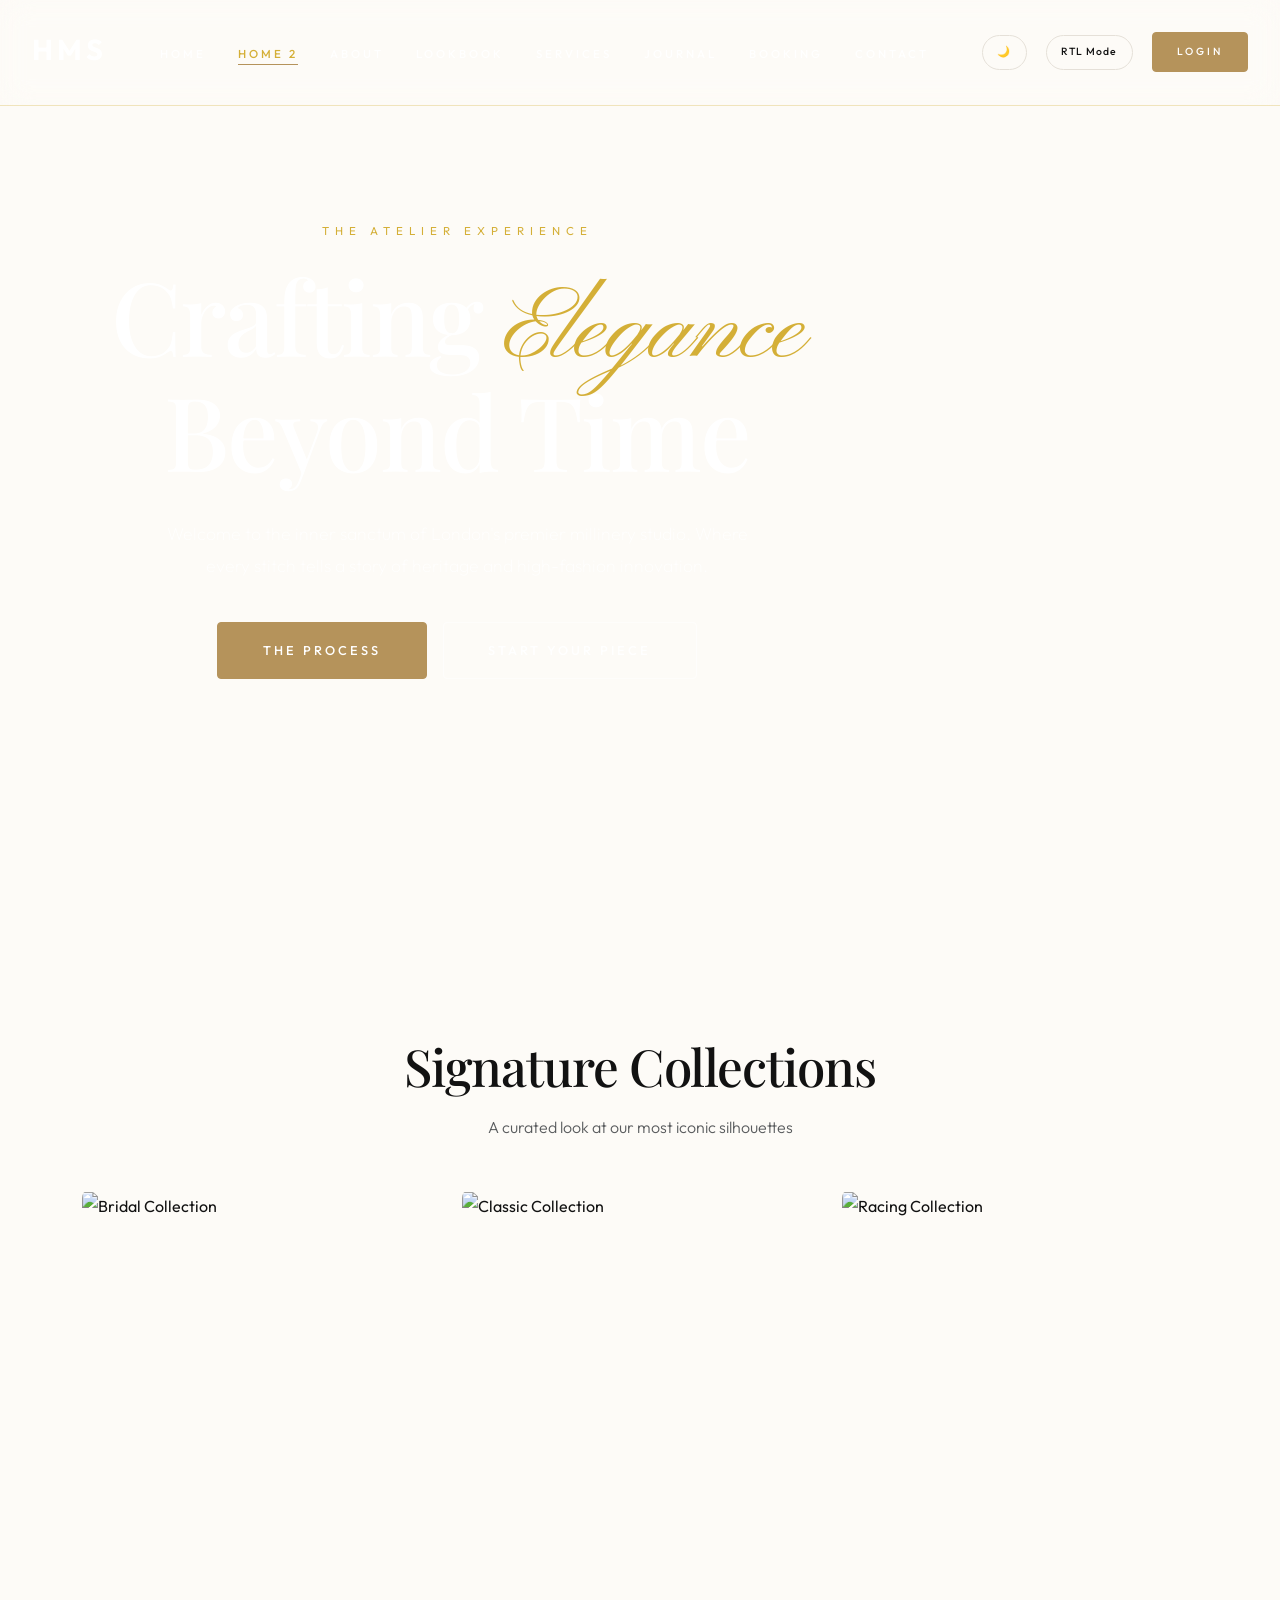
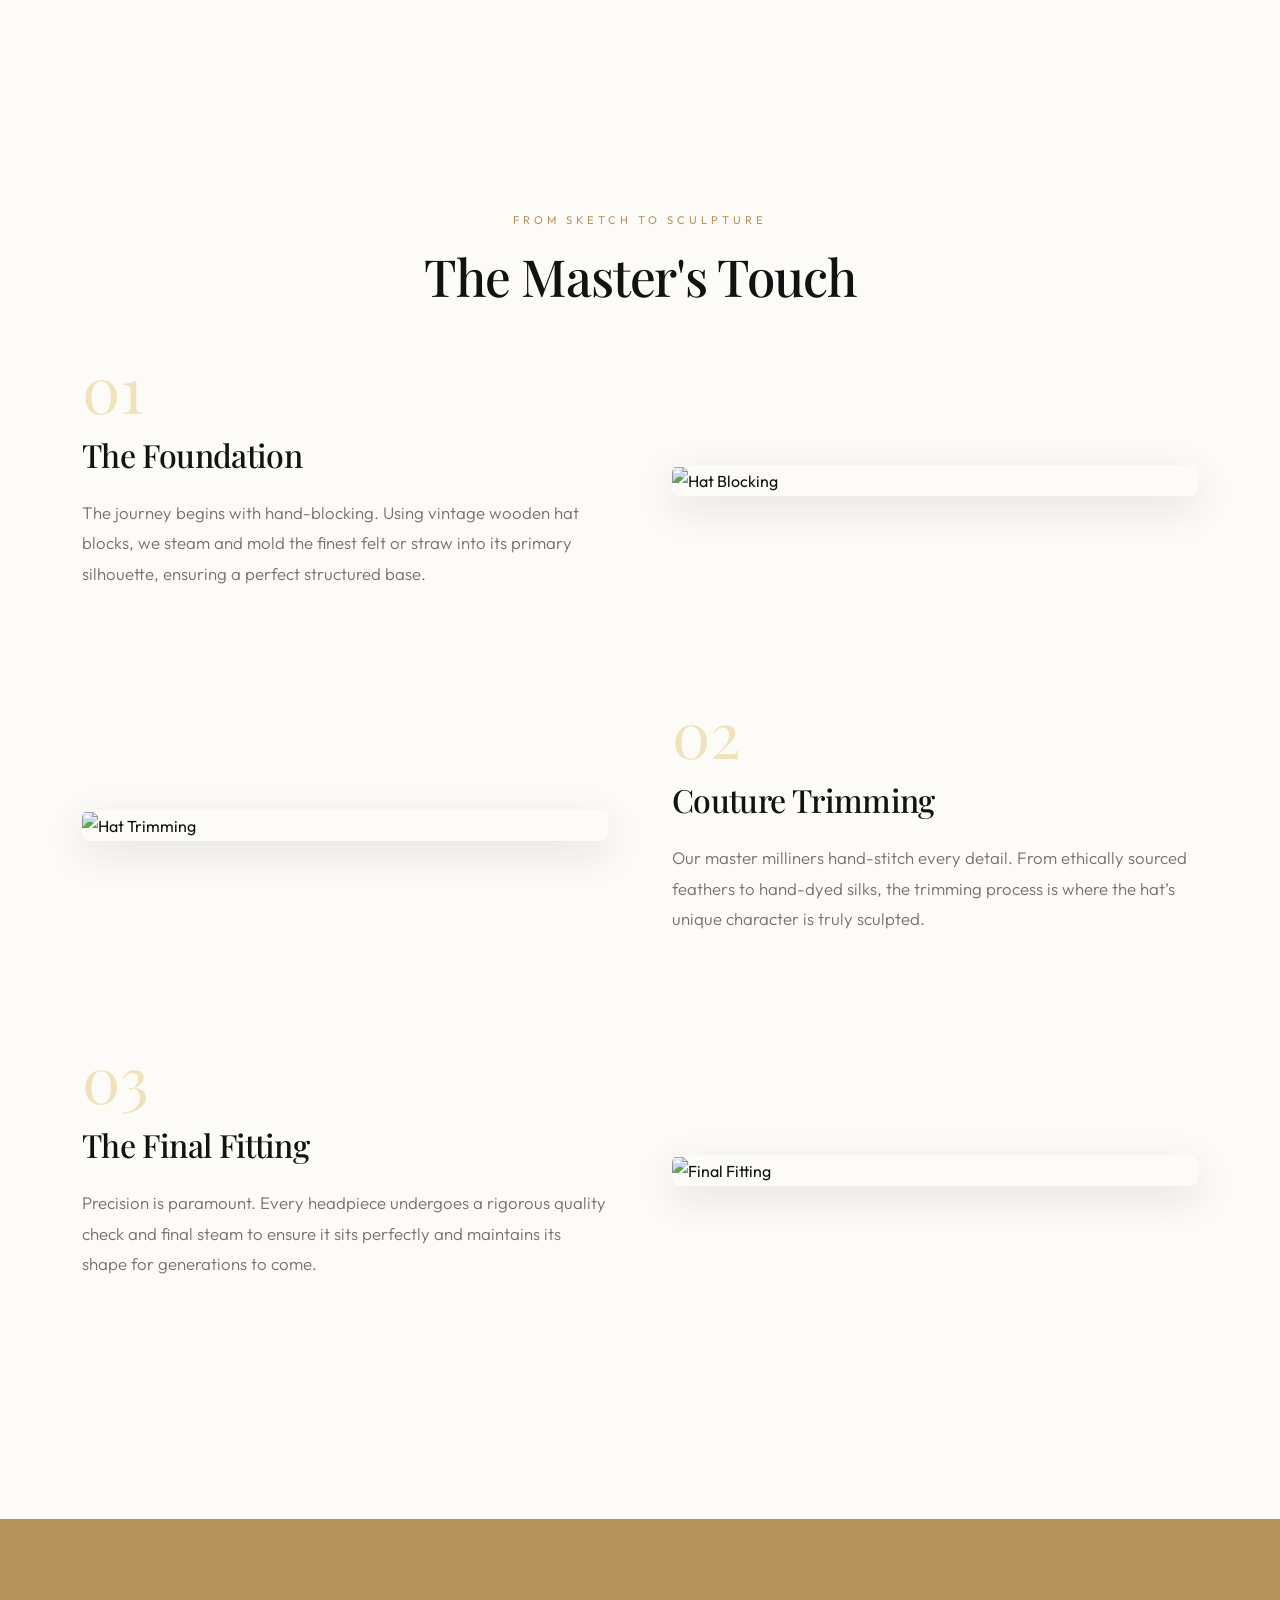
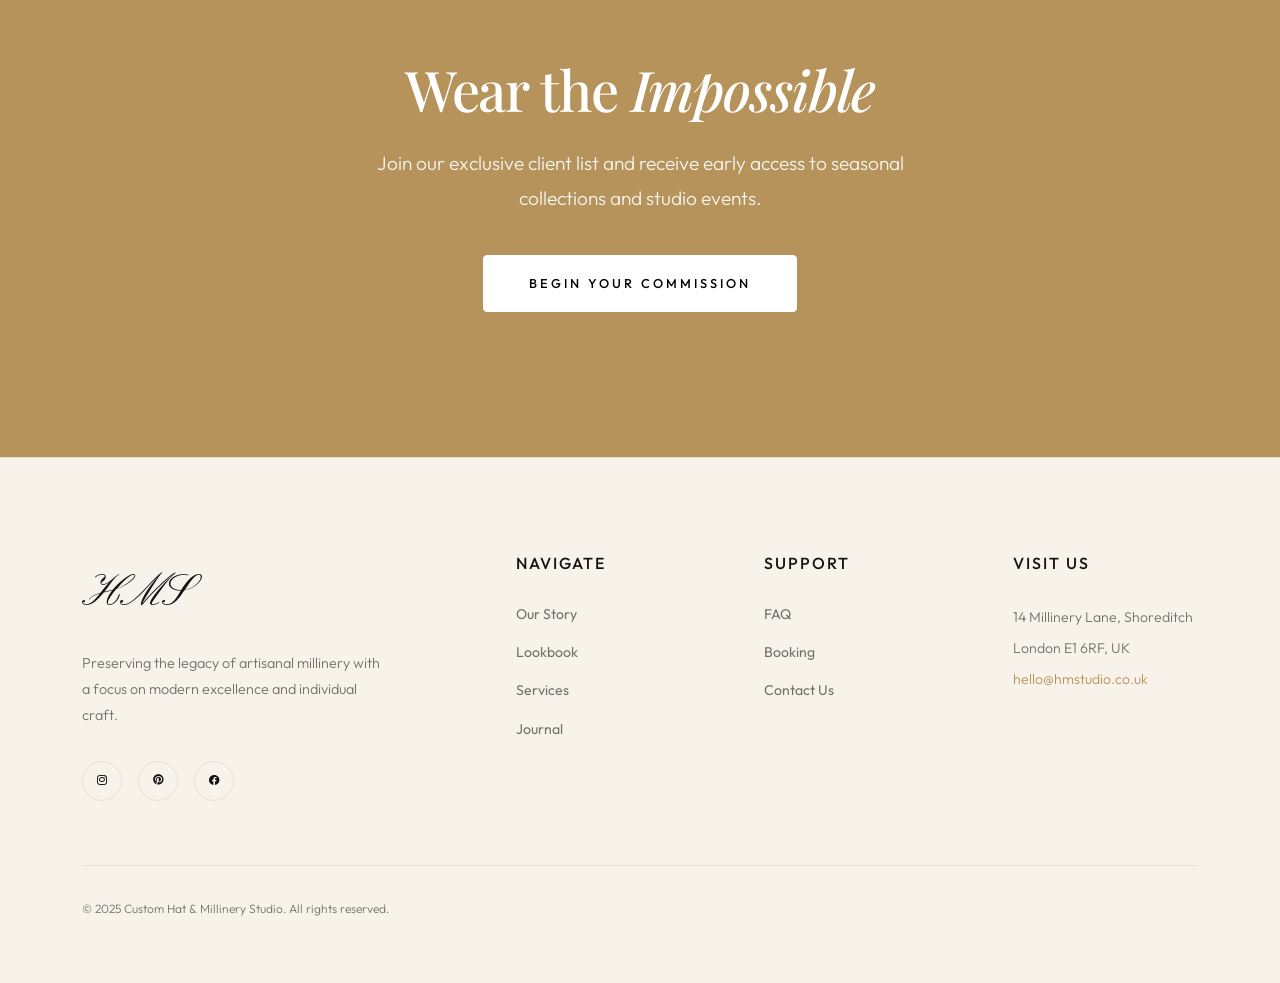
==== home2.html @ 4fc58a68 "feat: implement complete website structure with new pages, assets, and styling" ====
<!DOCTYPE html>
<html lang="en" dir="ltr" data-theme="light">

<head>
  <meta charset="UTF-8" />
  <meta name="viewport" content="width=device-width, initial-scale=1.0" />
  <title>The Atelier | Custom Hat & Millinery Studio</title>
  <meta name="description"
    content="Discover the artisanal process behind Custom Hat & Millinery Studio. A deeper look at our craft and signature collections." />

  <!-- Bootstrap 5 (For Grid) -->
  <link rel="stylesheet" href="https://cdn.jsdelivr.net/npm/bootstrap@5.3.3/dist/css/bootstrap.min.css" />
  <!-- Bootstrap Icons -->
  <link rel="stylesheet" href="https://cdn.jsdelivr.net/npm/bootstrap-icons@1.11.3/font/bootstrap-icons.min.css" />
  <!-- Custom Styles -->
  <link rel="stylesheet" href="assets/css/style.css" />
</head>

<body>

  <!-- ========== PAGE LOADER ========== -->
  <div id="page-loader"
    style="position:fixed;inset:0;background:#fff;z-index:9999;display:flex;align-items:center;justify-content:center;transition:opacity 0.6s ease;">
    <div style="font-family:'Playfair Display',serif;font-size:2rem;letter-spacing:4px;color:#121212;">HMS</div>
  </div>

  <!-- ========== BACK TO TOP ========== -->
  <button class="back-to-top" aria-label="Back to top"
    style="position:fixed;bottom:2rem;right:2rem;z-index:100;opacity:0;transition:opacity 0.4s ease;background:var(--clr-accent);color:#fff;border:none;border-radius:50%;width:45px;height:45px;display:flex;align-items:center;justify-content:center;cursor:pointer;">
    <i class="bi bi-arrow-up"></i>
  </button>

  <!-- ========== NAVBAR ========== -->
  <nav class="luxury-nav">
    <div class="nav-container">
      <a class="navbar-brand" href="index.html">HMS</a>

      <ul class="nav-links">
        <li><a class="nav-link-luxury" href="index.html">Home</a></li>
        <li><a class="nav-link-luxury active" href="home2.html">Home 2</a></li>
        <li><a class="nav-link-luxury" href="pages/about.html">About</a></li>
        <li><a class="nav-link-luxury" href="pages/lookbook.html">Lookbook</a></li>
        <li><a class="nav-link-luxury" href="pages/services.html">Services</a></li>
        <li><a class="nav-link-luxury" href="pages/blog.html">Journal</a></li>
        <li><a class="nav-link-luxury" href="pages/booking.html">Booking</a></li>
        <li><a class="nav-link-luxury" href="pages/contact.html">Contact</a></li>
      </ul>

      <div class="nav-controls">
        <button class="btn-toggle-ui" data-theme-toggle aria-label="Toggle Theme">
          <span class="theme-icon">🌙</span>
        </button>
        <button class="btn-toggle-ui" data-rtl-toggle aria-label="Toggle RTL">
          <span class="rtl-label">RTL Mode</span>
        </button>
        <a href="pages/login.html" class="btn-luxury" style="padding: 0.6rem 1.5rem; font-size: 0.65rem;">Login</a>
      </div>
    </div>
  </nav>

  <!-- ========== HERO SECTION (CINEMATIC) ========== -->
  <section class="hero-cinematic" aria-label="Hero">
    <div class="hero-bg-wrapper">
      <div class="hero-bg"></div>
    </div>

    <div class="hero-content-wrapper">
      <div class="hero-inner reveal">
        <span class="hero-eyebrow">The Atelier Experience</span>
        <h1 class="hero-title">
          Crafting <em>Elegance</em> Beyond Time
        </h1>
        <p
          style="font-size:1.1rem; color:rgba(255,255,255,0.8); margin-bottom:2.5rem; font-weight:200; max-width:600px; margin-inline: auto;">
          Welcome to the inner sanctum of London's premier millinery studio. Where every stitch tells a story of
          heritage and high-fashion innovation.
        </p>
        <div class="d-flex gap-3 justify-content-center">
          <a href="#process" class="btn-luxury">The Process</a>
          <a href="pages/booking.html" class="btn-luxury-outline">Start Your Piece</a>
        </div>
      </div>
    </div>
  </section>

  <!-- ========== SIGNATURE COLLECTIONS (LIFESTYLE) ========== -->
  <section class="section-pad">
    <div class="container">
      <div class="text-center mb-5 reveal">
        <h2 style="font-size:3.2rem;">Signature Collections</h2>
        <p class="mt-3 text-muted">A curated look at our most iconic silhouettes</p>
      </div>

      <div class="row g-4">
        <div class="col-md-4 reveal">
          <div class="collection-card">
            <img src="https://images.unsplash.com/photo-1595777457583-95e059d581b8?w=800&q=80"
              alt="Bridal Collection" />
            <div class="collection-overlay">
              <h3 class="collection-title">Noir Bridal</h3>
              <a href="pages/lookbook.html" class="collection-link">View Details</a>
            </div>
          </div>
        </div>
        <div class="col-md-4 reveal">
          <div class="collection-card">
            <img src="https://images.unsplash.com/photo-1584184924103-e310d9dc82fc?w=800&q=80"
              alt="Classic Collection" />
            <div class="collection-overlay">
              <h3 class="collection-title">Old Money</h3>
              <a href="pages/lookbook.html" class="collection-link">View Details</a>
            </div>
          </div>
        </div>
        <div class="col-md-4 reveal">
          <div class="collection-card">
            <img src="https://images.unsplash.com/photo-1566206091558-7f218b696731?w=800&q=80"
              alt="Racing Collection" />
            <div class="collection-overlay">
              <h3 class="collection-title">Ascot Gold</h3>
              <a href="pages/lookbook.html" class="collection-link">View Details</a>
            </div>
          </div>
        </div>
      </div>
    </div>
  </section>

  <!-- ========== THE PROCESS SECTION ========== -->
  <section id="process" class="process-section">
    <div class="container">
      <div class="text-center mb-5 reveal">
        <span
          style="font-family:var(--ff-sans);font-size:0.7rem;letter-spacing:4px;text-transform:uppercase;color:var(--clr-accent);margin-bottom:1rem;display:block;">From
          Sketch to Sculpture</span>
        <h2 style="font-size:3.2rem;">The Master's Touch</h2>
      </div>

      <!-- Step 1 -->
      <div class="process-step reveal">
        <div class="process-img">
          <img src="https://images.unsplash.com/photo-1558171813-4ea0f9a7d3a0?w=800&q=80" alt="Hat Blocking" />
        </div>
        <div class="process-text">
          <div class="process-number">01</div>
          <h3 style="font-size:2rem; margin-bottom:1.5rem;">The Foundation</h3>
          <p style="font-size:1.05rem; color:var(--clr-text-muted); font-weight:300;">
            The journey begins with hand-blocking. Using vintage wooden hat blocks, we steam and mold the finest felt or
            straw into its primary silhouette, ensuring a perfect structured base.
          </p>
        </div>
      </div>

      <!-- Step 2 -->
      <div class="process-step reveal">
        <div class="process-img">
          <img src="https://images.unsplash.com/photo-1594938298603-c8148c4b5d5a?w=800&q=80" alt="Hat Trimming" />
        </div>
        <div class="process-text">
          <div class="process-number">02</div>
          <h3 style="font-size:2rem; margin-bottom:1.5rem;">Couture Trimming</h3>
          <p style="font-size:1.05rem; color:var(--clr-text-muted); font-weight:300;">
            Our master milliners hand-stitch every detail. From ethically sourced feathers to hand-dyed silks, the
            trimming process is where the hat’s unique character is truly sculpted.
          </p>
        </div>
      </div>

      <!-- Step 3 -->
      <div class="process-step reveal">
        <div class="process-img">
          <img src="https://images.unsplash.com/photo-1521369909029-2afed882baee?w=800&q=80" alt="Final Fitting" />
        </div>
        <div class="process-text">
          <div class="process-number">03</div>
          <h3 style="font-size:2rem; margin-bottom:1.5rem;">The Final Fitting</h3>
          <p style="font-size:1.05rem; color:var(--clr-text-muted); font-weight:300;">
            Precision is paramount. Every headpiece undergoes a rigorous quality check and final steam to ensure it sits
            perfectly and maintains its shape for generations to come.
          </p>
        </div>
      </div>
    </div>
  </section>

  <!-- ========== CALL TO ACTION ========== -->
  <section class="section-pad" style="background:var(--clr-accent); color:#fff; text-align:center;">
    <div class="container">
      <div class="reveal">
        <h2 style="font-size:3.5rem; margin-bottom:1.5rem; color:#fff;">Wear the <em>Impossible</em></h2>
        <p style="font-size:1.2rem; max-width:600px; margin:0 auto 2.5rem; color:rgba(255,255,255,0.9);">
          Join our exclusive client list and receive early access to seasonal collections and studio events.
        </p>
        <a href="pages/booking.html" class="btn-luxury" style="background:#fff; color:#000; border-color:#fff;">Begin
          Your Commission</a>
      </div>
    </div>
  </section>

  <!-- ========== FOOTER ========== -->
  <footer class="luxury-footer">
    <div class="container">
      <div class="footer-grid">
        <div class="reveal">
          <a href="index.html" class="footer-brand">HMS</a>
          <p style="max-width:300px; color:var(--clr-text-muted); margin-bottom:2rem; font-size:0.9rem;">
            Preserving the legacy of artisanal millinery with a focus on modern excellence and individual craft.
          </p>
          <div class="d-flex gap-3">
            <a href="#" class="btn-toggle-ui" style="width:40px; height:40px; padding:0; justify-content:center;"><i
                class="bi bi-instagram"></i></a>
            <a href="#" class="btn-toggle-ui" style="width:40px; height:40px; padding:0; justify-content:center;"><i
                class="bi bi-pinterest"></i></a>
            <a href="#" class="btn-toggle-ui" style="width:40px; height:40px; padding:0; justify-content:center;"><i
                class="bi bi-facebook"></i></a>
          </div>
        </div>
        <div class="reveal">
          <h4
            style="font-size:1rem; text-transform:uppercase; letter-spacing:2px; margin-bottom:1.8rem; font-family:var(--ff-sans);">
            Navigate</h4>
          <a href="about.html" class="footer-link">Our Story</a>
          <a href="lookbook.html" class="footer-link">Lookbook</a>
          <a href="services.html" class="footer-link">Services</a>
          <a href="blog.html" class="footer-link">Journal</a>
        </div>
        <div class="reveal">
          <h4
            style="font-size:1rem; text-transform:uppercase; letter-spacing:2px; margin-bottom:1.8rem; font-family:var(--ff-sans);">
            Support</h4>
          <a href="pages/faq.html" class="footer-link">FAQ</a>
          <a href="pages/booking.html" class="footer-link">Booking</a>
          <a href="pages/contact.html" class="footer-link">Contact Us</a>
        </div>
        <div class="reveal">
          <h4
            style="font-size:1rem; text-transform:uppercase; letter-spacing:2px; margin-bottom:1.8rem; font-family:var(--ff-sans);">
            Visit Us</h4>
          <p style="font-size:0.88rem; color:var(--clr-text-muted); line-height:2.2;">
            14 Millinery Lane, Shoreditch <br>
            London E1 6RF, UK <br>
            <span style="color:var(--clr-accent);">hello@hmstudio.co.uk</span>
          </p>
        </div>
      </div>
      <div
        style="border-top:1px solid var(--clr-border); padding-top:2rem; display:flex; justify-content:space-between; align-items:center; flex-wrap:wrap; gap:1rem;">
        <p style="font-size:0.75rem; color:var(--clr-text-muted);">© 2025 Custom Hat & Millinery Studio. All rights
          reserved.</p>
      </div>
    </div>
  </footer>

  <!-- JS Scripts -->
  <script src="https://cdn.jsdelivr.net/npm/bootstrap@5.3.3/dist/js/bootstrap.bundle.min.js"></script>
  <script src="assets/js/script.js"></script>
</body>

</html>
---- assets/css/style.css ----
/* ============================================================
   Custom Hat & Millinery Studio — style.css (Redesign)
   Premium Luxury & High-Fashion Aesthetic
   ============================================================ */

/* ---------- Google Fonts Import ---------- */
@import url('https://fonts.googleapis.com/css2?family=Playfair+Display:ital,wght@0,400;0,500;0,600;0,700;1,400;1,500;1,600&family=Outfit:wght@200;300;400;500;600&family=Pinyon+Script&display=swap');

/* ---------- CSS Custom Properties ---------- */
:root {
  /* Light Mode (Silk & Gold) */
  --clr-bg: #fdfbf7;
  --clr-bg-alt: #f7f2ea;
  --clr-surface: #ffffff;
  --clr-border: #e5e0d8;
  --clr-text: #121212;
  --clr-text-muted: #75706a;
  --clr-heading: #121212;
  --clr-accent: #b5935b;
  --clr-accent-rgb: 181, 147, 91;
  --clr-accent-gold: #d4af37;
  --clr-nav-bg: rgba(253, 251, 247, 0.85);
  --clr-glass: rgba(255, 255, 255, 0.45);
  --clr-card: #ffffff;
  --clr-overlay: rgba(18, 18, 18, 0.45);

  /* Typography */
  --ff-serif: 'Playfair Display', "Times New Roman", serif;
  --ff-script: 'Pinyon Script', cursive;
  --ff-sans: 'Outfit', sans-serif;

  /* Layout & Animation */
  --container-width: 1400px;
  --radius-sm: 4px;
  --radius-md: 8px;
  --radius-lg: 16px;
  --radius-xl: 32px;
  --shadow-sm: 0 4px 20px rgba(0, 0, 0, 0.05);
  --shadow-md: 0 12px 40px rgba(0, 0, 0, 0.1);
  --transition: 0.45s cubic-bezier(0.22, 1, 0.36, 1);
  --transition-fast: 0.25s linear;
}

/* ---------- Dark Mode (Obsidian & Bronze) ---------- */
[data-theme="dark"] {
  --clr-bg: #080808;
  --clr-bg-alt: #121212;
  --clr-surface: #181818;
  --clr-border: #2a2a2a;
  --clr-text: #f0f0f0;
  --clr-text-muted: #a0a0a0;
  --clr-heading: #ffffff;
  --clr-accent: #d4af37;
  --clr-accent-rgb: 212, 175, 55;
  --clr-nav-bg: rgba(8, 8, 8, 0.88);
  --clr-glass: rgba(24, 24, 24, 0.55);
  --clr-card: #151515;
  --clr-overlay: rgba(0, 0, 0, 0.65);
}

/* ---------- Base Styles ---------- */
*,
*::before,
*::after {
  box-sizing: border-box;
  margin: 0;
  padding: 0;
}

html {
  scroll-behavior: smooth;
  font-size: 16px;
  overflow-x: hidden;
}

body {
  font-family: var(--ff-sans);
  background-color: var(--clr-bg);
  color: var(--clr-text);
  line-height: 1.8;
  transition: background-color var(--transition), color var(--transition);
  -webkit-font-smoothing: antialiased;
}

/* RTL Global Support */
[dir="rtl"] {
  direction: rtl;
  text-align: right;
}

[dir="rtl"] .ms-auto {
  margin-right: auto !important;
  margin-left: 0 !important;
}

[dir="rtl"] .me-auto {
  margin-left: auto !important;
  margin-right: 0 !important;
}

/* ---------- Typography ---------- */
h1,
h2,
h3,
h4,
h5,
h6 {
  font-family: var(--ff-serif);
  font-weight: 500;
  letter-spacing: -0.02em;
  color: var(--clr-heading);
}

.script-font {
  font-family: var(--ff-script);
  font-size: 1.4em;
}

p {
  font-weight: 300;
}

a {
  color: inherit;
  text-decoration: none;
  transition: all var(--transition-fast);
}

.text-accent {
  color: var(--clr-accent);
}

.text-gold {
  color: var(--clr-accent-gold);
}

/* ---------- Utilities ---------- */
.glass {
  background: var(--clr-glass);
  backdrop-filter: blur(12px) saturate(180%);
  -webkit-backdrop-filter: blur(12px) saturate(180%);
  border: 1px solid rgba(255, 255, 255, 0.1);
}

[data-theme="dark"] .glass {
  border: 1px solid rgba(255, 244, 244, 0.05);
}

.reveal {
  opacity: 0;
  transform: translateY(30px);
  transition: all 0.8s cubic-bezier(0.22, 1, 0.36, 1);
}

.reveal.visible {
  opacity: 1;
  transform: translateY(0);
}

/* ---------- Authentication Cards (Glassmorphism) ---------- */
.auth-container {
  min-height: 100vh;
  display: flex;
  align-items: center;
  justify-content: center;
  padding: 6rem 2rem;
  background-image: url('https://images.unsplash.com/photo-1515886657613-9f3515b0c78f?w=1600&q=80');
  background-size: cover;
  background-position: center;
  position: relative;
}

.auth-container::before {
  content: '';
  position: absolute;
  inset: 0;
  background: var(--clr-overlay);
  z-index: 1;
}

.auth-card {
  position: relative;
  z-index: 2;
  width: 100%;
  max-width: 480px;
  padding: 3.5rem 2.8rem;
  background: var(--clr-nav-bg);
  backdrop-filter: blur(20px);
  -webkit-backdrop-filter: blur(20px);
  border: 1px solid var(--clr-border);
  border-radius: var(--radius-lg);
  box-shadow: var(--shadow-md);
}

.auth-card .navbar-brand {
  display: block !important;
  text-align: center;
  margin-right: 0 !important;
  float: none !important;
  width: 100%;
}

.auth-title {
  font-family: var(--ff-serif);
  font-size: 2.4rem;
  margin-bottom: 0.5rem;
  text-align: center;
}

.auth-subtitle {
  font-family: var(--ff-sans);
  font-size: 0.85rem;
  color: var(--clr-text-muted);
  text-align: center;
  margin-bottom: 2.5rem;
  letter-spacing: 1px;
  text-transform: uppercase;
}

.form-group {
  margin-bottom: 1.8rem;
}

.form-label {
  display: block;
  font-family: var(--ff-sans);
  font-size: 0.72rem;
  font-weight: 500;
  letter-spacing: 1.5px;
  text-transform: uppercase;
  margin-bottom: 0.6rem;
  color: var(--clr-text);
}

.form-input {
  width: 100%;
  padding: 1.1rem 1.4rem;
  background: var(--clr-bg-alt);
  border: 1px solid var(--clr-border);
  border-radius: var(--radius-sm);
  font-family: var(--ff-sans);
  font-size: 0.9rem;
  color: var(--clr-text);
  transition: all var(--transition);
}

.form-input:focus {
  outline: none;
  border-color: var(--clr-accent);
  background: var(--clr-surface);
  box-shadow: 0 0 0 4px rgba(var(--clr-accent-rgb), 0.1);
}

.btn-auth {
  width: 100%;
  margin-top: 1rem;
}

.auth-footer {
  margin-top: 2.5rem;
  text-align: center;
  font-family: var(--ff-sans);
  font-size: 0.85rem;
  color: var(--clr-text-muted);
}

.auth-link {
  color: var(--clr-accent);
  font-weight: 500;
  margin-left: 0.4rem;
  transition: color var(--transition-fast);
}

.auth-link:hover {
  color: var(--clr-accent-gold);
}

/* ---------- Password Visibility Toggle ---------- */
.password-wrapper {
  position: relative;
}

.toggle-password {
  position: absolute;
  right: 1.2rem;
  top: 50%;
  transform: translateY(-50%);
  cursor: pointer;
  color: var(--clr-text-muted);
  transition: color var(--transition-fast);
  z-index: 10;
  display: flex;
  align-items: center;
  justify-content: center;
}

.toggle-password:hover {
  color: var(--clr-accent);
}

/* ---------- Auth Divider ---------- */
.auth-divider {
  display: flex;
  align-items: center;
  text-align: center;
  margin: 2rem 0;
  color: var(--clr-text-muted);
  font-size: 0.72rem;
  text-transform: uppercase;
  letter-spacing: 2px;
}

.auth-divider::before,
.auth-divider::after {
  content: '';
  flex: 1;
  border-bottom: 1px solid var(--clr-border);
}

.auth-divider:not(:empty)::before {
  margin-right: 1.5rem;
}

.auth-divider:not(:empty)::after {
  margin-left: 1.5rem;
}

/* ---------- Social Auth Buttons ---------- */
.social-auth {
  display: flex;
  flex-direction: column;
  gap: 0.85rem;
}

.btn-social {
  display: flex;
  align-items: center;
  justify-content: center;
  gap: 0.8rem;
  width: 100%;
  padding: 0.9rem;
  background: var(--clr-surface);
  border: 1px solid var(--clr-border);
  border-radius: var(--radius-sm);
  font-family: var(--ff-sans);
  font-size: 0.82rem;
  font-weight: 500;
  color: var(--clr-text);
  transition: all var(--transition);
  text-decoration: none;
}

.btn-social:hover {
  background: var(--clr-bg-alt);
  border-color: var(--clr-accent);
  transform: translateY(-2px);
  color: var(--clr-text);
}

.btn-social i {
  font-size: 1.1rem;
}

/* ---------- Buttons & Interactions ---------- */
.btn-luxury {
  display: inline-block;
  padding: 1rem 2.8rem;
  background: var(--clr-accent);
  color: #fff;
  font-family: var(--ff-sans);
  font-size: 0.8rem;
  font-weight: 500;
  letter-spacing: 3px;
  text-transform: uppercase;
  border: 1px solid var(--clr-accent);
  border-radius: var(--radius-sm);
  position: relative;
  overflow: hidden;
  z-index: 1;
}

.btn-luxury::before {
  content: '';
  position: absolute;
  top: 0;
  left: -100%;
  width: 100%;
  height: 100%;
  background: linear-gradient(90deg, transparent, rgba(255, 255, 255, 0.2), transparent);
  transition: 0.6s ease;
  z-index: -1;
}

.btn-luxury:hover::before {
  left: 100%;
}

.btn-luxury:hover {
  background: transparent;
  color: var(--clr-accent);
}

.btn-luxury-outline {
  display: inline-block;
  padding: 1rem 2.8rem;
  background: transparent;
  color: #fff;
  border: 1.5px solid rgba(255, 255, 255, 0.6);
  font-family: var(--ff-sans);
  font-size: 0.8rem;
  font-weight: 500;
  letter-spacing: 3px;
  text-transform: uppercase;
  border-radius: var(--radius-sm);
}

.btn-luxury-outline:hover {
  background: #fff;
  color: #000;
  border-color: #fff;
}

/* ============================================================
   HEADER & NAVBAR
   ============================================================ */
.luxury-nav {
  position: fixed;
  top: 0;
  left: 0;
  width: 100%;
  z-index: 1000;
  padding: 1.5rem 0;
  transition: padding var(--transition), background var(--transition);
}

.luxury-nav.scrolled {
  padding: 1rem 0;
  background: var(--clr-nav-bg);
  backdrop-filter: blur(16px);
  border-bottom: 1px solid var(--clr-border);
  box-shadow: var(--shadow-sm);
}

.nav-container {
  max-width: var(--container-width);
  margin: 0 auto;
  padding: 0 2rem;
  display: flex;
  align-items: center;
  justify-content: space-between;
}

.navbar-brand {
  font-family: var(--ff-script);
  font-size: 2.2rem;
  color: var(--clr-heading) !important;
  display: flex;
  align-items: center;
  padding-bottom: 5px;
  /* Adjusting for the script font's baseline */
}

.nav-links {
  display: flex;
  gap: 2rem;
  list-style: none;
  margin: 0;
  padding: 0;
}

.nav-link-luxury {
  font-family: var(--ff-sans);
  font-size: 0.72rem;
  font-weight: 500;
  text-transform: uppercase;
  letter-spacing: 1.8px;
  position: relative;
  color: var(--clr-text-muted);
  white-space: nowrap;
}

.nav-link-luxury:hover,
.nav-link-luxury.active {
  color: var(--clr-accent);
}

.nav-link-luxury::after {
  content: '';
  position: absolute;
  bottom: -4px;
  left: 0;
  width: 0;
  height: 1.5px;
  background: var(--clr-accent);
  transition: width 0.3s ease;
}

.nav-link-luxury:hover::after,
.nav-link-luxury.active::after {
  width: 100%;
}

/* Toggle Controls */
.nav-controls {
  display: flex;
  gap: 1.2rem;
  align-items: center;
}

.btn-toggle-ui {
  background: transparent;
  border: 1px solid var(--clr-border);
  color: var(--clr-text);
  padding: 0.45rem 0.9rem;
  border-radius: var(--radius-xl);
  font-size: 0.65rem;
  font-weight: 500;
  letter-spacing: 1px;
  cursor: pointer;
  display: flex;
  align-items: center;
  gap: 8px;
  transition: all var(--transition-fast);
}

.btn-toggle-ui:hover {
  border-color: var(--clr-accent);
  color: var(--clr-accent);
}

/* ============================================================
   HERO SECTION
   ============================================================ */
.hero-section {
  position: relative;
  height: 100vh;
  min-height: 800px;
  display: flex;
  align-items: center;
  overflow: hidden;
}

.hero-bg-wrapper {
  position: absolute;
  inset: 0;
  z-index: -1;
  overflow: hidden;
}

.hero-bg {
  width: 100%;
  height: 110%;
  background-image: url('../images/hero_atelier_bg.png');
  background-size: cover;
  background-position: center;
  filter: brightness(0.65);
  transition: transform 6s cubic-bezier(0.2, 0, 0, 1);
}

.hero-bg.loaded {
  transform: scale(1.05);
}

.hero-content-wrapper {
  max-width: var(--container-width);
  margin: 0 auto;
  padding: 0 2rem;
  width: 100%;
}

.hero-inner {
  max-width: 700px;
}

.hero-eyebrow {
  display: block;
  font-family: var(--ff-sans);
  font-size: 0.72rem;
  letter-spacing: 6px;
  text-transform: uppercase;
  color: var(--clr-accent-gold);
  margin-bottom: 1.5rem;
}

.hero-title {
  font-size: clamp(3.5rem, 8vw, 6.5rem);
  color: #fff;
  line-height: 0.95;
  margin-bottom: 2.5rem;
}

.hero-title em {
  font-family: var(--ff-script);
  font-style: normal;
  color: var(--clr-accent-gold);
}

/* ============================================================
   SECTION CONTENT
   ============================================================ */
.section-pad {
  padding: 8.5rem 0;
  position: relative;
  z-index: 1;
}

/* Section Backgrounds with Overlays */
.section-bg-featured {
  background-image: linear-gradient(var(--clr-overlay), var(--clr-overlay)), url('../images/featured_designs_bg.png');
  background-size: cover;
  background-attachment: fixed;
}

.section-bg-philosophy {
  background-image: linear-gradient(rgba(18, 18, 18, 0.75), rgba(18, 18, 18, 0.75)), url('../images/philosophy_bg.png');
  background-size: cover;
  background-attachment: fixed;
  color: #fff;
}

.section-bg-services {
  background-image: linear-gradient(var(--clr-overlay), var(--clr-overlay)), url('../images/services_bg.png');
  background-size: cover;
  background-attachment: fixed;
}

.section-grid {
  display: grid;
  grid-template-columns: repeat(auto-fill, minmax(300px, 1fr));
  gap: 2.5rem;
}

/* Portfolio Cards - Premium Redesign */
.hat-card {
  background: var(--clr-glass);
  backdrop-filter: blur(12px);
  -webkit-backdrop-filter: blur(12px);
  border: 1px solid rgba(255, 255, 255, 0.1);
  border-radius: var(--radius-md);
  overflow: hidden;
  transition: all var(--transition);
  cursor: pointer;
  position: relative;
  box-shadow: var(--shadow-sm);
}

.hat-card:hover {
  transform: translateY(-12px);
  box-shadow: 0 20px 45px rgba(0, 0, 0, 0.15);
  border-color: var(--clr-accent);
}

.hat-card-img {
  aspect-ratio: 4/5;
  overflow: hidden;
  position: relative;
}

.hat-card-img::after {
  content: '';
  position: absolute;
  inset: 0;
  background: linear-gradient(to bottom, transparent 60%, rgba(0, 0, 0, 0.4));
  opacity: 0;
  transition: opacity 0.5s ease;
}

.hat-card:hover .hat-card-img::after {
  opacity: 1;
}

.hat-card-img img {
  width: 100%;
  height: 100%;
  object-fit: cover;
  transition: transform 1.2s cubic-bezier(0.2, 0, 0, 1);
}

.hat-card:hover .hat-card-img img {
  transform: scale(1.1);
}

.hat-card-body {
  padding: 1.8rem;
  text-align: center;
}

.hat-card-title {
  font-size: 1.4rem;
  margin-bottom: 0.5rem;
}

.hat-card-price {
  font-family: var(--ff-sans);
  font-weight: 300;
  color: var(--clr-accent);
}

/* ============================================================
   FOOTER
   ============================================================ */
.luxury-footer {
  background: var(--clr-bg-alt);
  border-top: 1px solid var(--clr-border);
  padding: 6rem 0 3rem;
}

.footer-grid {
  display: grid;
  grid-template-columns: 2fr 1fr 1fr 1fr;
  gap: 4rem;
  margin-bottom: 4rem;
}

.footer-brand {
  font-family: var(--ff-script);
  font-size: 2.8rem;
  margin-bottom: 1rem;
  display: block;
}

.footer-link {
  display: block;
  font-family: var(--ff-sans);
  font-size: 0.88rem;
  font-weight: 400;
  color: var(--clr-text-muted);
  margin-bottom: 0.8rem;
}

.footer-link:hover {
  color: var(--clr-accent);
  transform: translateX(5px);
}

[dir="rtl"] .footer-link:hover {
  transform: translateX(-5px);
}

/* ============================================================
   RESPONSIVE
   ============================================================ */
@media (max-width: 992px) {
  .nav-links {
    display: none;
  }

  .footer-grid {
    grid-template-columns: 1fr 1fr;
  }
}

@media (max-width: 576px) {
  .footer-grid {
    grid-template-columns: 1fr;
  }

  .hero-inner {
    text-align: center;
  }
}

/* ============================================================
   HOME 2 SPECIFIC STYLES
   ============================================================ */

/* Cinematic Hero - Centered & Immersive */
.hero-cinematic {
  height: 100vh;
  display: flex;
  align-items: center;
  justify-content: center;
  text-align: center;
  position: relative;
  overflow: hidden;
  color: #fff;
}

.hero-cinematic .hero-bg {
  background-image: url('https://images.unsplash.com/photo-1515886657613-9f3515b0c78f?w=1600&q=80');
  filter: brightness(0.6);
}

.hero-cinematic .hero-inner {
  max-width: 850px;
}

/* Process Section - Staggered Layout */
.process-section {
  padding: 8rem 0;
  background: var(--clr-bg);
}

.process-step {
  display: flex;
  align-items: center;
  gap: 4rem;
  margin-bottom: 6rem;
}

.process-step:nth-child(even) {
  flex-direction: row-reverse;
}

.process-img {
  flex: 1;
  border-radius: var(--radius-md);
  overflow: hidden;
  box-shadow: var(--shadow-md);
}

.process-img img {
  width: 100%;
  height: auto;
  aspect-ratio: 4/3;
  object-fit: cover;
  transition: transform var(--transition);
}

.process-step:hover .process-img img {
  transform: scale(1.05);
}

.process-text {
  flex: 1;
}

.process-number {
  font-family: var(--ff-serif);
  font-size: 4rem;
  color: var(--clr-accent-gold);
  line-height: 1;
  margin-bottom: 1rem;
  opacity: 0.3;
}

/* Featured Collections 2 - Lifestyle Cards */
.collection-card {
  position: relative;
  aspect-ratio: 1;
  overflow: hidden;
  border-radius: var(--radius-md);
  cursor: pointer;
}

.collection-card img {
  width: 100%;
  height: 100%;
  object-fit: cover;
  transition: transform 1s ease;
}

.collection-card:hover img {
  transform: scale(1.1);
}

.collection-overlay {
  position: absolute;
  inset: 0;
  background: linear-gradient(to top, rgba(0, 0, 0, 0.8), transparent 60%);
  display: flex;
  flex-direction: column;
  justify-content: flex-end;
  padding: 2.5rem;
  opacity: 0;
  transition: opacity 0.5s ease;
}

.collection-card:hover .collection-overlay {
  opacity: 1;
}

.collection-title {
  font-family: var(--ff-serif);
  font-size: 1.8rem;
  color: #fff;
  margin-bottom: 0.5rem;
}

.collection-link {
  font-family: var(--ff-sans);
  font-size: 0.75rem;
  letter-spacing: 2px;
  color: var(--clr-accent-gold);
  text-transform: uppercase;
}
/* ============================================================
   SIGNATURE CRAFTSMANSHIP & MICRO CONTENT
   ============================================================ */
.craftsmanship-section {
  background: var(--clr-bg-alt);
  position: relative;
}

.craft-img-wrapper {
  position: relative;
  padding: 1.5rem;
}

.craft-img-wrapper img {
  width: 100%;
  height: auto;
  border-radius: var(--radius-sm);
  position: relative;
  z-index: 2;
  box-shadow: var(--shadow-md);
}

.gold-accent-border {
  position: absolute;
  top: 0;
  left: 0;
  width: 80%;
  height: 80%;
  border: 1.5px solid var(--clr-accent);
  z-index: 1;
}

.craft-list {
  list-style: none;
  padding: 0;
}

.craft-list li {
  font-family: var(--ff-serif);
  font-size: 1.1rem;
  margin-bottom: 1rem;
  padding-left: 2rem;
  position: relative;
}

.craft-list li::before {
  content: '�';
  position: absolute;
  left: 0;
  color: var(--clr-accent);
}

/* Micro Content Styles */
.badge-luxury {
  display: inline-block;
  padding: 0.5rem 1.2rem;
  border: 1px solid var(--clr-accent-gold);
  color: var(--clr-accent-gold);
  font-size: 0.65rem;
  letter-spacing: 2px;
  text-transform: uppercase;
  margin-bottom: 1.5rem;
  border-radius: 20px;
}

.tag-limited {
  position: absolute;
  top: 1.5rem;
  left: 1.5rem;
  background: rgba(181, 147, 91, 0.9);
  color: #fff;
  padding: 0.4rem 1rem;
  font-size: 0.6rem;
  letter-spacing: 1.5px;
  text-transform: uppercase;
  z-index: 10;
  backdrop-filter: blur(4px);
}

.img-caption {
  font-family: var(--ff-sans);
  font-size: 0.7rem;
  color: var(--clr-text-muted);
  text-transform: uppercase;
  letter-spacing: 1px;
  margin-top: 1rem;
  display: block;
}

.testimonial-snippet {
  font-family: var(--ff-serif);
  font-style: italic;
  font-size: 1.4rem;
  color: var(--clr-accent-gold);
  border-left: 2px solid var(--clr-accent);
  padding-left: 2rem;
  margin: 3rem 0;
}

.divider-gold {
  width: 60px;
  height: 2px;
  background: var(--clr-accent);
  margin: 2rem 0;
}

/* ============================================================
   ABOUT PAGE SPECIFIC STYLES
   ============================================================ */
.about-hero {
  position: relative;
  height: 80vh;
  min-height: 600px;
  display: flex;
  align-items: center;
  justify-content: center;
  overflow: hidden;
  background-attachment: fixed;
  background-position: center;
  background-repeat: no-repeat;
  background-size: cover;
}

.about-hero-bg {
  background-image: linear-gradient(rgba(18, 18, 18, 0.85), rgba(18, 18, 18, 0.85)), url('../images/hero_atelier_bg.png');
}

.about-heritage-texture {
  background-image: linear-gradient(rgba(18, 18, 18, 0.88), rgba(18, 18, 18, 0.82)), url('../images/bg_subtle_workshop.png');
  background-size: cover;
  background-attachment: fixed;
}

.about-craft-bg {
  background-image: linear-gradient(rgba(247, 242, 234, 0.9), rgba(247, 242, 234, 0.9)), url('../images/bg_ivory_texture.png');
  background-size: cover;
}

.vignette-overlay {
  position: absolute;
  inset: 0;
  box-shadow: inset 0 0 150px rgba(0, 0, 0, 0.7);
  z-index: 1;
  pointer-events: none;
}

.badge-float {
  display: inline-flex;
  align-items: center;
  gap: 0.5rem;
  padding: 0.6rem 1.2rem;
  background: var(--clr-accent-gold);
  color: #fff;
  font-size: 0.65rem;
  letter-spacing: 2px;
  text-transform: uppercase;
  border-radius: 4px;
  margin-bottom: 2rem;
  box-shadow: var(--shadow-sm);
}

.quote-section {
  padding: 5rem 0;
  text-align: center;
  font-family: var(--ff-serif);
  font-style: italic;
  font-size: 2rem;
  color: var(--clr-accent-gold);
  border-top: 1px solid var(--clr-border);
  border-bottom: 1px solid var(--clr-border);
  margin: 4rem 0;
}

.craft-step-block {
  margin-bottom: 3rem;
  padding-left: 2.5rem;
  position: relative;
  border-left: 1px solid var(--clr-border);
}

.craft-step-num {
  position: absolute;
  left: -15px;
  top: 5px;
  width: 30px;
  height: 30px;
  background: var(--clr-accent);
  color: #fff;
  border-radius: 50%;
  display: flex;
  align-items: center;
  justify-content: center;
  font-size: 0.7rem;
  font-weight: 600;
  box-shadow: 0 0 0 5px var(--clr-bg);
}

/* ============================================================
   LOOKBOOK PAGE SPECIFIC STYLES
   ============================================================ */
.editorial-hero {
  position: relative;
  height: 85vh;
  min-height: 600px;
  display: flex;
  align-items: center;
  justify-content: center;
  overflow: hidden;
  background-attachment: fixed;
  background-position: center;
  background-repeat: no-repeat;
  background-size: cover;
  background-image: linear-gradient(rgba(18, 18, 18, 0.75), rgba(18, 18, 18, 0.85)), url('../images/hero_editorial_model.png');
}

.lookbook-grid-section {
  background: #121212;
  position: relative;
  overflow: hidden;
}

.lookbook-grid-section::after {
  content: '';
  position: absolute;
  inset: 0;
  background-image: url("data:image/svg+xml,%3Csvg viewBox='0 0 200 200' xmlns='http://www.w3.org/2000/svg'%3column%3Efilter id='noiseFilter'%3column%3EfeTurbulence type='fractalNoise' baseFrequency='0.65' numOctaves='3' stitchTiles='stitch'/%3column%3E/filter%3column%3Erect width='100%25' height='100%25' filter='url(%23noiseFilter)'/%3column%3E/svg%3E");
  opacity: 0.03;
  pointer-events: none;
}

.lookbook-card {
  position: relative;
  overflow: hidden;
  border-radius: var(--radius-sm);
  background: var(--clr-bg-alt);
  transition: transform 0.8s cubic-bezier(0.22, 1, 0.36, 1);
  box-shadow: 0 10px 30px rgba(0, 0, 0, 0.3);
}

.lookbook-card:hover {
  transform: translateY(-10px);
}

.lookbook-card img {
  width: 100%;
  height: auto;
  aspect-ratio: 4/5;
  object-fit: cover;
  transition: transform 1.2s cubic-bezier(0.22, 1, 0.36, 1);
}

.lookbook-card:hover img {
  transform: scale(1.08);
}

.lookbook-card-overlay {
  position: absolute;
  inset: 0;
  background: linear-gradient(transparent 30%, rgba(18, 18, 18, 0.9));
  opacity: 0.7;
  transition: opacity 0.6s ease;
}

.lookbook-card:hover .lookbook-card-overlay {
  opacity: 0.95;
}

.lookbook-card-content {
  position: absolute;
  bottom: 0;
  left: 0;
  right: 0;
  padding: 2rem;
  z-index: 2;
  transform: translateY(20px);
  transition: transform 0.6s cubic-bezier(0.22, 1, 0.36, 1);
}

.lookbook-card:hover .lookbook-card-content {
  transform: translateY(0);
}

.lookbook-card-title {
  font-family: var(--ff-serif);
  font-size: 1.4rem;
  color: #fff;
  margin-bottom: 0.5rem;
}

.lookbook-card-caption {
  font-size: 0.75rem;
  color: rgba(255, 255, 255, 0.6);
  text-transform: uppercase;
  letter-spacing: 1px;
}

.card-tag {
  position: absolute;
  top: 1.5rem;
  left: 1.5rem;
  background: var(--clr-accent-gold);
  color: #fff;
  font-size: 0.6rem;
  padding: 0.4rem 1rem;
  text-transform: uppercase;
  letter-spacing: 2px;
  border-radius: 2px;
  z-index: 10;
  box-shadow: var(--shadow-sm);
}

.editorial-spotlight {
  height: 90vh;
  min-height: 700px;
  position: relative;
  display: flex;
  align-items: center;
  justify-content: center;
  text-align: center;
  background-attachment: fixed;
  background-position: center;
  background-size: cover;
  background-image: linear-gradient(rgba(18, 18, 18, 0.6), rgba(18, 18, 18, 0.7)), url('../images/philosophy_bg.png');
}

.spotlight-content {
  position: relative;
  z-index: 2;
  max-width: 800px;
  padding: 0 2rem;
}

.spotlight-title {
  font-size: 4rem;
  color: #fff;
  margin-bottom: 2rem;
  line-height: 1.1;
}

.category-story-section {
  padding: 4rem 0;
  border-bottom: 1px solid var(--clr-border);
  background: var(--clr-bg);
}

/* --- Navbar Fix (Removing Background Image) --- */
.luxury-nav {
  background-image: none !important;
  background-color: transparent !important;
}
.luxury-nav.scrolled {
  background-color: rgba(255, 255, 255, 0.95) !important;
  background-image: none !important;
  backdrop-filter: blur(10px);
}

/* ============================================================ */
/* HMS RECOVERY: PREMIUM NAVBAR VISIBILITY FIX */
/* ============================================================ */
.luxury-nav {
  position: fixed !important;
  top: 0 !important;
  left: 0 !important;
  width: 100% !important;
  z-index: 9999 !important;
  background: rgba(18, 18, 18, 0.95) !important; /* Deep luxury charcoal/black */
  backdrop-filter: blur(15px) !important;
  border-bottom: 1px solid rgba(212, 175, 55, 0.3) !important;
  transition: all 0.4s cubic-bezier(0.16, 1, 0.3, 1) !important;
}

.luxury-nav .navbar-brand {
  color: #D4AF37 !important; /* Signature HMS Gold */
  font-family: 'Playfair Display', serif !important;
  font-weight: 700 !important;
  font-size: 1.8rem !important;
  text-transform: uppercase !important;
  letter-spacing: 4px !important;
}

.luxury-nav .nav-link-luxury {
  color: rgba(255, 255, 255, 0.85) !important;
  font-size: 0.72rem !important;
  letter-spacing: 3px !important;
  text-transform: uppercase !important;
  transition: color 0.3s ease !important;
}

.luxury-nav .nav-link-luxury:hover, 
.luxury-nav .nav-link-luxury.active {
  color: #D4AF37 !important;
}

/* Scrolled state: slightly more opaque/solid */
.luxury-nav.scrolled {
  background: #121212 !important;
  padding: 1rem 0 !important;
  box-shadow: 0 15px 40px rgba(0,0,0,0.5) !important;
}

/* Ensure navigation is on top */
body {
  padding-top: 0 !important;
}

/* REVERTED LOGO: WHITE OVER DARK OVERLAY */
.luxury-nav { background: linear-gradient(to bottom, rgba(0,0,0,0.85), transparent) !important; background-image: none !important; }
.luxury-nav .navbar-brand { color: #fff !important; font-family: inherit !important; }
.luxury-nav .nav-link-luxury { color: rgba(255,255,255,0.9) !important; }
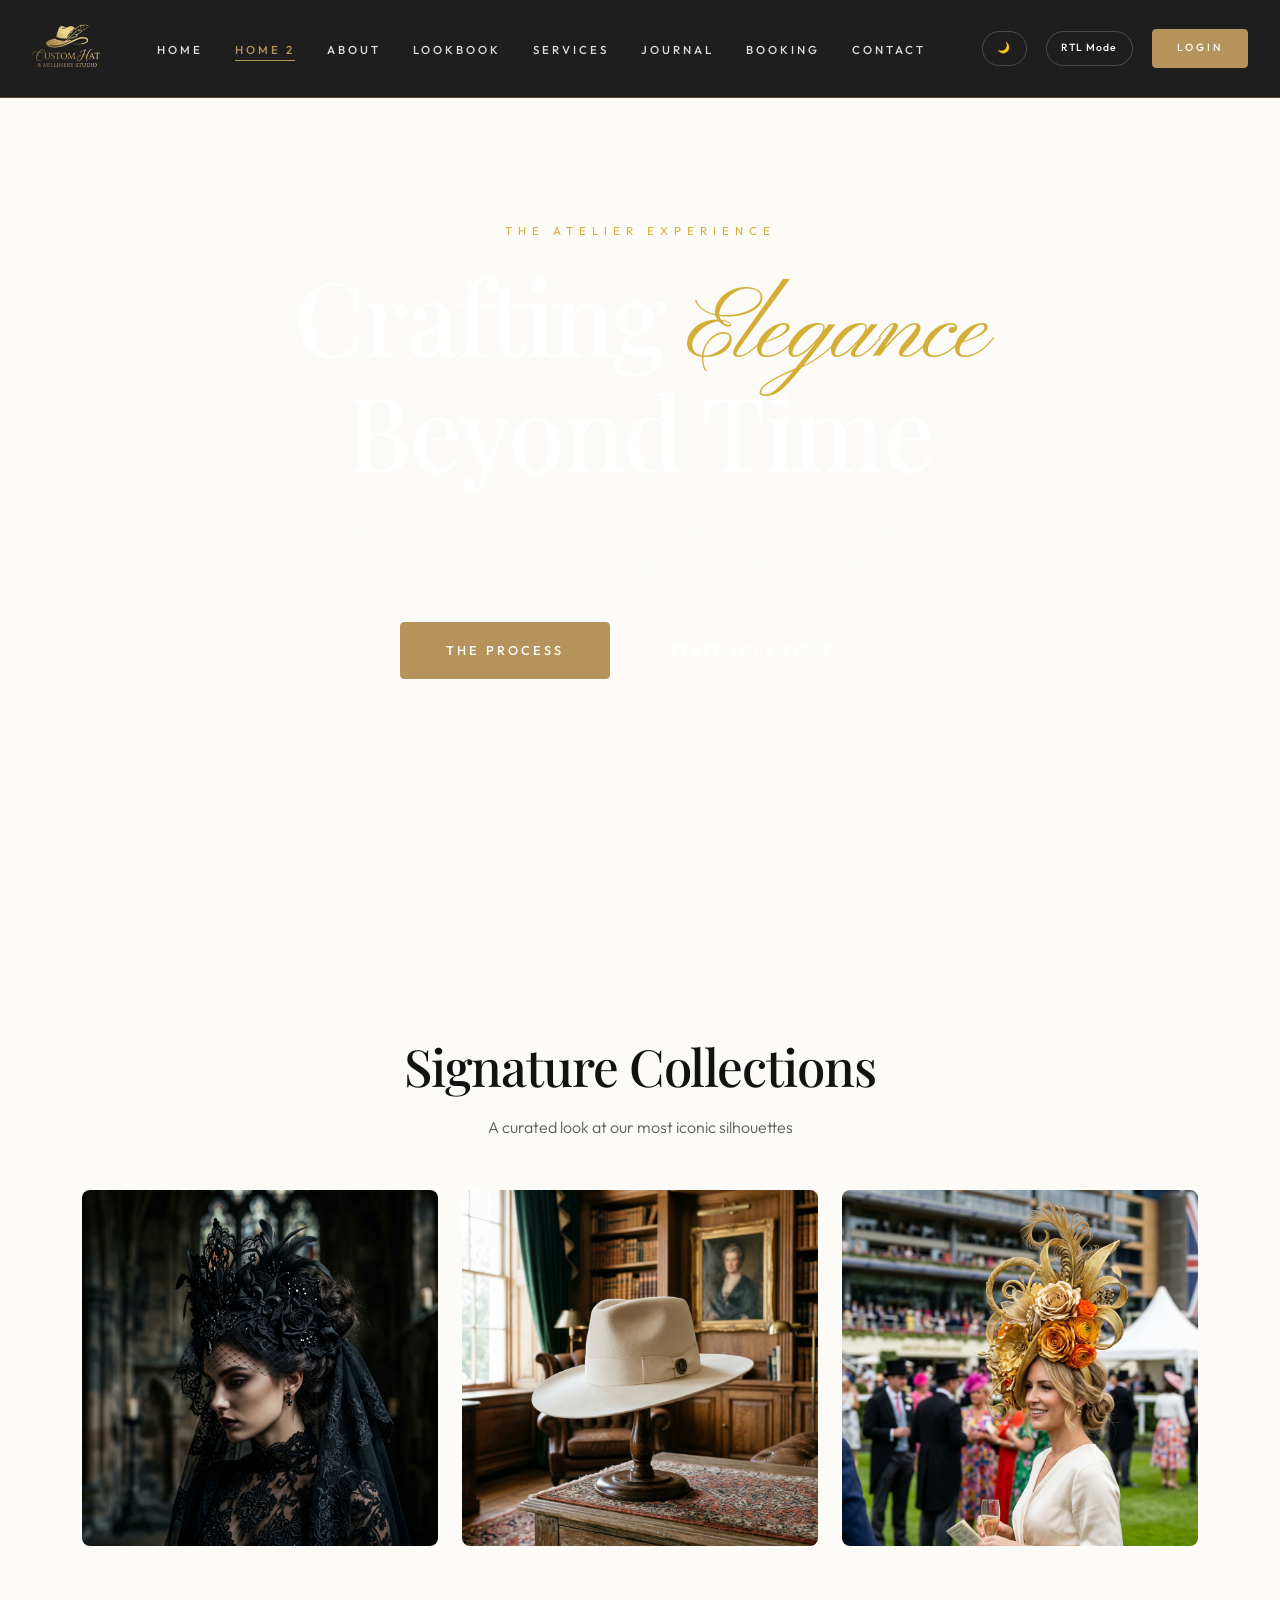
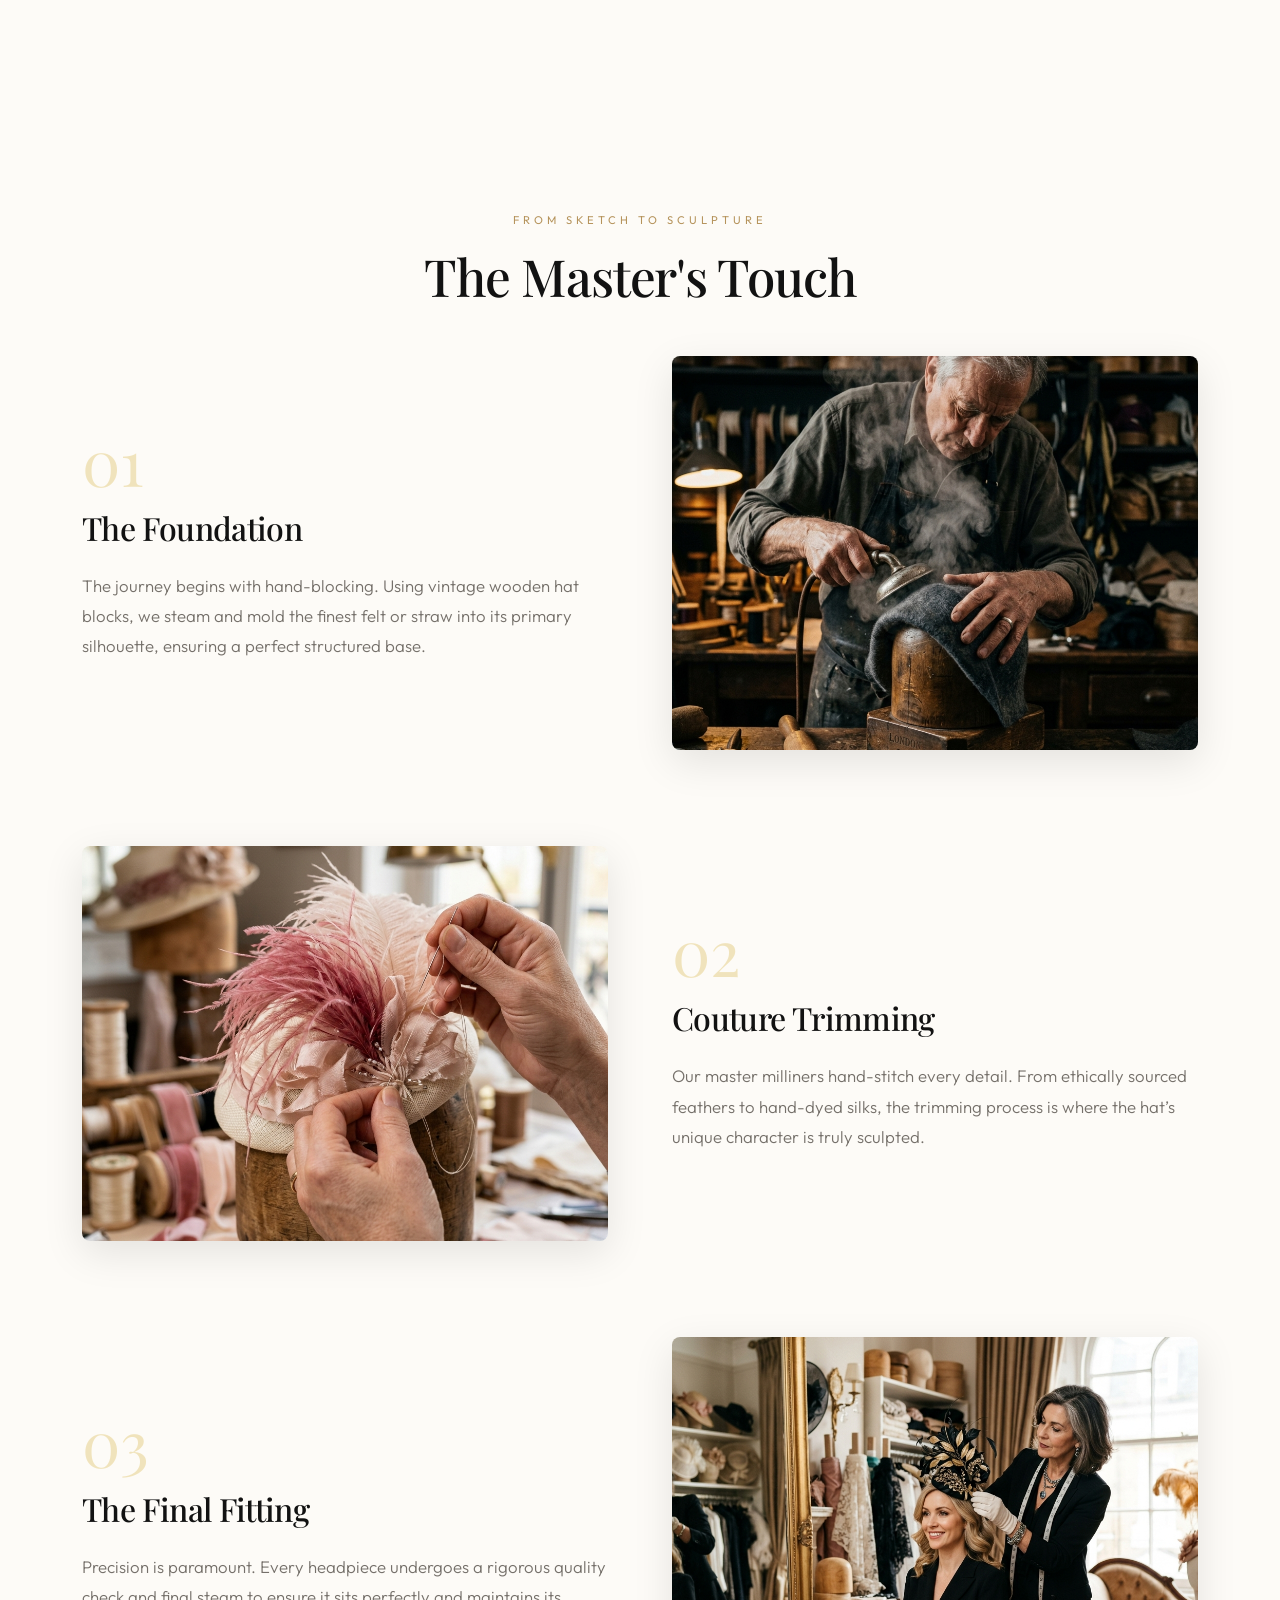
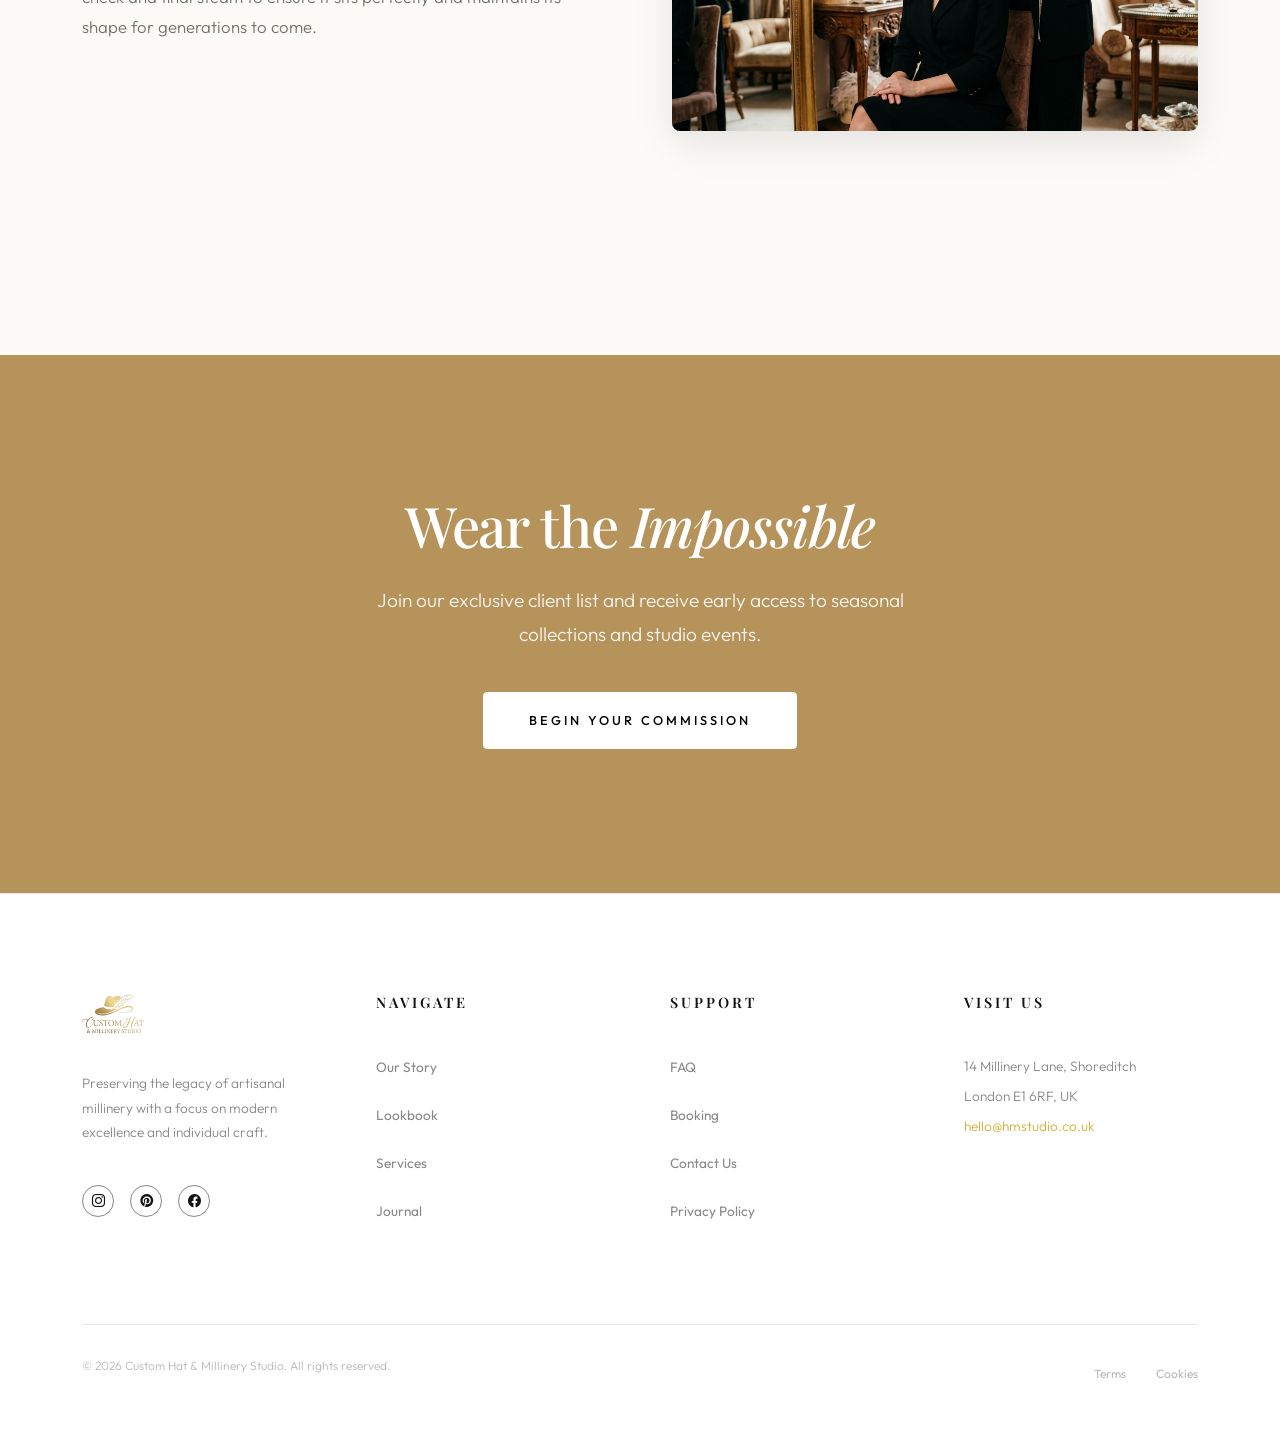
==== commit 5ec166d6: "feat: add lookbook, auth, and support pages with associated assets and styling updates" ====
--- a/home2.html
+++ b/home2.html
@@ -33,7 +33,9 @@
   <!-- ========== NAVBAR ========== -->
   <nav class="luxury-nav">
     <div class="nav-container">
-      <a class="navbar-brand" href="index.html">HMS</a>
+      <a class="navbar-brand" href="index.html">
+        <img src="assets/images/download (1).png" alt="HMS Studio Logo" class="studio-logo">
+      </a>
 
       <ul class="nav-links">
         <li><a class="nav-link-luxury" href="index.html">Home</a></li>
@@ -94,8 +96,7 @@
       <div class="row g-4">
         <div class="col-md-4 reveal">
           <div class="collection-card">
-            <img src="https://images.unsplash.com/photo-1595777457583-95e059d581b8?w=800&q=80"
-              alt="Bridal Collection" />
+            <img src="assets/images/col_noir_bridal.png" alt="Noir Bridal Collection" />
             <div class="collection-overlay">
               <h3 class="collection-title">Noir Bridal</h3>
               <a href="pages/lookbook.html" class="collection-link">View Details</a>
@@ -104,8 +105,7 @@
         </div>
         <div class="col-md-4 reveal">
           <div class="collection-card">
-            <img src="https://images.unsplash.com/photo-1584184924103-e310d9dc82fc?w=800&q=80"
-              alt="Classic Collection" />
+            <img src="assets/images/col_old_money.png" alt="Old Money Collection" />
             <div class="collection-overlay">
               <h3 class="collection-title">Old Money</h3>
               <a href="pages/lookbook.html" class="collection-link">View Details</a>
@@ -114,8 +114,7 @@
         </div>
         <div class="col-md-4 reveal">
           <div class="collection-card">
-            <img src="https://images.unsplash.com/photo-1566206091558-7f218b696731?w=800&q=80"
-              alt="Racing Collection" />
+            <img src="assets/images/col_ascot_gold.png" alt="Ascot Gold Collection" />
             <div class="collection-overlay">
               <h3 class="collection-title">Ascot Gold</h3>
               <a href="pages/lookbook.html" class="collection-link">View Details</a>
@@ -139,7 +138,7 @@
       <!-- Step 1 -->
       <div class="process-step reveal">
         <div class="process-img">
-          <img src="https://images.unsplash.com/photo-1558171813-4ea0f9a7d3a0?w=800&q=80" alt="Hat Blocking" />
+          <img src="assets/images/process_blocking.png" alt="Hand Blocking a Luxury Felt Hat" />
         </div>
         <div class="process-text">
           <div class="process-number">01</div>
@@ -154,7 +153,7 @@
       <!-- Step 2 -->
       <div class="process-step reveal">
         <div class="process-img">
-          <img src="https://images.unsplash.com/photo-1594938298603-c8148c4b5d5a?w=800&q=80" alt="Hat Trimming" />
+          <img src="assets/images/process_trimming.png" alt="Couture Hat Trimming Detail" />
         </div>
         <div class="process-text">
           <div class="process-number">02</div>
@@ -169,7 +168,7 @@
       <!-- Step 3 -->
       <div class="process-step reveal">
         <div class="process-img">
-          <img src="https://images.unsplash.com/photo-1521369909029-2afed882baee?w=800&q=80" alt="Final Fitting" />
+          <img src="assets/images/process_fitting.png" alt="Luxury Millinery Studio Fitting" />
         </div>
         <div class="process-text">
           <div class="process-number">03</div>
@@ -201,52 +200,61 @@
   <footer class="luxury-footer">
     <div class="container">
       <div class="footer-grid">
-        <div class="reveal">
-          <a href="index.html" class="footer-brand">HMS</a>
-          <p style="max-width:300px; color:var(--clr-text-muted); margin-bottom:2rem; font-size:0.9rem;">
+        <!-- Brand Col -->
+        <div class="reveal">
+          <a href="index.html" class="navbar-brand">
+            <img src="assets/images/download (1).png" alt="HMS Studio Logo" class="footer-brand-logo">
+          </a>
+          <p class="footer-tagline">
             Preserving the legacy of artisanal millinery with a focus on modern excellence and individual craft.
           </p>
           <div class="d-flex gap-3">
-            <a href="#" class="btn-toggle-ui" style="width:40px; height:40px; padding:0; justify-content:center;"><i
-                class="bi bi-instagram"></i></a>
-            <a href="#" class="btn-toggle-ui" style="width:40px; height:40px; padding:0; justify-content:center;"><i
-                class="bi bi-pinterest"></i></a>
-            <a href="#" class="btn-toggle-ui" style="width:40px; height:40px; padding:0; justify-content:center;"><i
-                class="bi bi-facebook"></i></a>
-          </div>
-        </div>
-        <div class="reveal">
-          <h4
-            style="font-size:1rem; text-transform:uppercase; letter-spacing:2px; margin-bottom:1.8rem; font-family:var(--ff-sans);">
-            Navigate</h4>
-          <a href="about.html" class="footer-link">Our Story</a>
-          <a href="lookbook.html" class="footer-link">Lookbook</a>
-          <a href="services.html" class="footer-link">Services</a>
-          <a href="blog.html" class="footer-link">Journal</a>
-        </div>
-        <div class="reveal">
-          <h4
-            style="font-size:1rem; text-transform:uppercase; letter-spacing:2px; margin-bottom:1.8rem; font-family:var(--ff-sans);">
-            Support</h4>
-          <a href="pages/faq.html" class="footer-link">FAQ</a>
-          <a href="pages/booking.html" class="footer-link">Booking</a>
-          <a href="pages/contact.html" class="footer-link">Contact Us</a>
-        </div>
-        <div class="reveal">
-          <h4
-            style="font-size:1rem; text-transform:uppercase; letter-spacing:2px; margin-bottom:1.8rem; font-family:var(--ff-sans);">
-            Visit Us</h4>
-          <p style="font-size:0.88rem; color:var(--clr-text-muted); line-height:2.2;">
+            <a href="#" class="footer-social-link"><i class="bi bi-instagram"></i></a>
+            <a href="#" class="footer-social-link"><i class="bi bi-pinterest"></i></a>
+            <a href="#" class="footer-social-link"><i class="bi bi-facebook"></i></a>
+          </div>
+        </div>
+
+        <!-- Navigate -->
+        <div class="reveal">
+          <h4 class="footer-heading">Navigate</h4>
+          <ul class="footer-list">
+            <li class="footer-list-item"><a href="pages/about.html" class="footer-nav-link">Our Story</a></li>
+            <li class="footer-list-item"><a href="pages/lookbook.html" class="footer-nav-link">Lookbook</a></li>
+            <li class="footer-list-item"><a href="pages/services.html" class="footer-nav-link">Services</a></li>
+            <li class="footer-list-item"><a href="pages/blog.html" class="footer-nav-link">Journal</a></li>
+          </ul>
+        </div>
+
+        <!-- Support -->
+        <div class="reveal">
+          <h4 class="footer-heading">Support</h4>
+          <ul class="footer-list">
+            <li class="footer-list-item"><a href="pages/faq.html" class="footer-nav-link">FAQ</a></li>
+            <li class="footer-list-item"><a href="pages/booking.html" class="footer-nav-link">Booking</a></li>
+            <li class="footer-list-item"><a href="pages/contact.html" class="footer-nav-link">Contact Us</a></li>
+            <li class="footer-list-item"><a href="#" class="footer-nav-link">Privacy Policy</a></li>
+          </ul>
+        </div>
+
+        <!-- Visit Us -->
+        <div class="reveal">
+          <h4 class="footer-heading">Visit Us</h4>
+          <p class="footer-description">
             14 Millinery Lane, Shoreditch <br>
             London E1 6RF, UK <br>
-            <span style="color:var(--clr-accent);">hello@hmstudio.co.uk</span>
-          </p>
-        </div>
-      </div>
-      <div
-        style="border-top:1px solid var(--clr-border); padding-top:2rem; display:flex; justify-content:space-between; align-items:center; flex-wrap:wrap; gap:1rem;">
-        <p style="font-size:0.75rem; color:var(--clr-text-muted);">© 2025 Custom Hat & Millinery Studio. All rights
-          reserved.</p>
+            <a href="mailto:hello@hmstudio.co.uk" class="footer-email-link">hello@hmstudio.co.uk</a>
+          </p>
+        </div>
+      </div>
+
+      <!-- Bottom Bar -->
+      <div class="footer-bottom">
+        <p class="footer-copyright">© 2026 Custom Hat & Millinery Studio. All rights reserved.</p>
+        <div class="footer-bottom-links">
+          <a href="#" class="footer-meta-link">Terms</a>
+          <a href="#" class="footer-meta-link">Cookies</a>
+        </div>
       </div>
     </div>
   </footer>
--- a/assets/css/style.css
+++ b/assets/css/style.css
@@ -1,5 +1,5 @@
 /* ============================================================
-   Custom Hat & Millinery Studio — style.css (Redesign)
+   Custom Hat & Millinery Studio â€” style.css (Redesign)
    Premium Luxury & High-Fashion Aesthetic
    ============================================================ */
 
@@ -39,6 +39,13 @@
   --shadow-md: 0 12px 40px rgba(0, 0, 0, 0.1);
   --transition: 0.45s cubic-bezier(0.22, 1, 0.36, 1);
   --transition-fast: 0.25s linear;
+
+  /* Footer Theme (Light) */
+  --clr-footer-bg: #ffffff;
+  --clr-footer-text: #121212;
+  --clr-footer-sub: rgba(18, 18, 18, 0.5);
+  --clr-footer-meta: rgba(18, 18, 18, 0.3);
+  --clr-footer-border: rgba(18, 18, 18, 0.1);
 }
 
 /* ---------- Dark Mode (Obsidian & Bronze) ---------- */
@@ -56,6 +63,13 @@
   --clr-glass: rgba(24, 24, 24, 0.55);
   --clr-card: #151515;
   --clr-overlay: rgba(0, 0, 0, 0.65);
+
+  /* Footer Theme (Dark) */
+  --clr-footer-bg: #0a0a0a;
+  --clr-footer-text: #ffffff;
+  --clr-footer-sub: rgba(255, 255, 255, 0.5);
+  --clr-footer-meta: rgba(255, 255, 255, 0.3);
+  --clr-footer-border: rgba(255, 255, 255, 0.05);
 }
 
 /* ---------- Base Styles ---------- */
@@ -424,21 +438,21 @@
    HEADER & NAVBAR
    ============================================================ */
 .luxury-nav {
-  position: fixed;
+  position: sticky;
   top: 0;
   left: 0;
   width: 100%;
   z-index: 1000;
   padding: 1.5rem 0;
-  transition: padding var(--transition), background var(--transition);
+  background: #0a0a0a;
+  border-bottom: 1px solid rgba(255, 255, 255, 0.08);
+  transition: all 0.4s cubic-bezier(0.4, 0, 0.2, 1);
 }
 
 .luxury-nav.scrolled {
   padding: 1rem 0;
-  background: var(--clr-nav-bg);
-  backdrop-filter: blur(16px);
-  border-bottom: 1px solid var(--clr-border);
-  box-shadow: var(--shadow-sm);
+  background: #050505;
+  box-shadow: 0 10px 30px rgba(0, 0, 0, 0.5);
 }
 
 .nav-container {
@@ -569,7 +583,13 @@
 }
 
 .hero-inner {
-  max-width: 700px;
+  max-width: 800px;
+  text-align: center;
+  margin: 0 auto;
+}
+
+.hero-inner .d-flex {
+  justify-content: center;
 }
 
 .hero-eyebrow {
@@ -884,6 +904,7 @@
   color: var(--clr-accent-gold);
   text-transform: uppercase;
 }
+
 /* ============================================================
    SIGNATURE CRAFTSMANSHIP & MICRO CONTENT
    ============================================================ */
@@ -930,7 +951,7 @@
 }
 
 .craft-list li::before {
-  content: '�';
+  content: '—';
   position: absolute;
   left: 0;
   color: var(--clr-accent);
@@ -1234,6 +1255,7 @@
   background-image: none !important;
   background-color: transparent !important;
 }
+
 .luxury-nav.scrolled {
   background-color: rgba(255, 255, 255, 0.95) !important;
   background-image: none !important;
@@ -1249,7 +1271,8 @@
   left: 0 !important;
   width: 100% !important;
   z-index: 9999 !important;
-  background: rgba(18, 18, 18, 0.95) !important; /* Deep luxury charcoal/black */
+  background: rgba(18, 18, 18, 0.95) !important;
+  /* Deep luxury charcoal/black */
   backdrop-filter: blur(15px) !important;
   border-bottom: 1px solid rgba(212, 175, 55, 0.3) !important;
   transition: all 0.4s cubic-bezier(0.16, 1, 0.3, 1) !important;
@@ -1262,6 +1285,21 @@
   font-size: 1.8rem !important;
   text-transform: uppercase !important;
   letter-spacing: 4px !important;
+  display: flex !important;
+  align-items: center !important;
+  gap: 15px !important;
+}
+
+.studio-logo {
+  height: 44px;
+  width: auto;
+  border-radius: 4px;
+  transition: transform 0.3s ease;
+  background: transparent !important;
+}
+
+.navbar-brand:hover .studio-logo {
+  transform: scale(1.05);
 }
 
 .luxury-nav .nav-link-luxury {
@@ -1272,7 +1310,7 @@
   transition: color 0.3s ease !important;
 }
 
-.luxury-nav .nav-link-luxury:hover, 
+.luxury-nav .nav-link-luxury:hover,
 .luxury-nav .nav-link-luxury.active {
   color: #D4AF37 !important;
 }
@@ -1281,7 +1319,7 @@
 .luxury-nav.scrolled {
   background: #121212 !important;
   padding: 1rem 0 !important;
-  box-shadow: 0 15px 40px rgba(0,0,0,0.5) !important;
+  box-shadow: 0 15px 40px rgba(0, 0, 0, 0.5) !important;
 }
 
 /* Ensure navigation is on top */
@@ -1289,7 +1327,151 @@
   padding-top: 0 !important;
 }
 
-/* REVERTED LOGO: WHITE OVER DARK OVERLAY */
-.luxury-nav { background: linear-gradient(to bottom, rgba(0,0,0,0.85), transparent) !important; background-image: none !important; }
-.luxury-nav .navbar-brand { color: #fff !important; font-family: inherit !important; }
-.luxury-nav .nav-link-luxury { color: rgba(255,255,255,0.9) !important; }
+/* --- Luxury Solid Navbar Overrides --- */
+.luxury-nav .navbar-brand {
+  color: #fff !important;
+  font-family: inherit !important;
+}
+
+.luxury-nav .nav-link-luxury {
+  color: rgba(255, 255, 255, 0.85) !important;
+}
+
+.luxury-nav .nav-link-luxury:hover,
+.luxury-nav .nav-link-luxury.active {
+  color: var(--clr-accent) !important;
+}
+
+.btn-toggle-ui {
+  border-color: rgba(255, 255, 255, 0.2) !important;
+  color: #fff !important;
+}
+
+/* ---------- Luxury Footer System ---------- */
+.luxury-footer {
+  padding: 100px 0 50px;
+  background-color: var(--clr-footer-bg);
+  border-top: 1px solid var(--clr-footer-border);
+  transition: all 0.5s ease;
+}
+
+.footer-grid {
+  display: grid;
+  grid-template-columns: repeat(auto-fit, minmax(200px, 1fr));
+  gap: 60px;
+  margin-bottom: 80px;
+}
+
+.footer-brand-logo {
+  height: 40px;
+  width: auto;
+  object-fit: contain;
+  margin-bottom: 2rem;
+  display: block;
+}
+
+.footer-tagline {
+  color: var(--clr-footer-sub);
+  font-size: 0.85rem;
+  line-height: 1.8;
+  margin-bottom: 2.5rem;
+  max-width: 280px;
+}
+
+.footer-social-link {
+  width: 32px;
+  height: 32px;
+  border-radius: 50%;
+  border: 1px solid var(--clr-footer-sub);
+  display: flex !important;
+  align-items: center;
+  justify-content: center;
+  color: var(--clr-footer-text);
+  transition: all 0.3s ease;
+  font-size: 0.8rem;
+  text-decoration: none;
+}
+
+.footer-social-link:hover {
+  border-color: var(--clr-accent-gold);
+  color: var(--clr-accent-gold);
+  transform: translateY(-3px);
+}
+
+.footer-heading {
+  font-size: 0.9rem;
+  text-transform: uppercase;
+  letter-spacing: 3px;
+  color: var(--clr-footer-text);
+  margin-bottom: 2.5rem;
+  font-weight: 600;
+}
+
+.footer-list {
+  list-style: none;
+  padding: 0;
+}
+
+.footer-list-item {
+  margin-bottom: 1.2rem;
+}
+
+.footer-nav-link {
+  color: var(--clr-footer-sub);
+  text-decoration: none;
+  font-size: 0.85rem;
+  transition: color 0.3s ease;
+}
+
+.footer-nav-link:hover {
+  color: var(--clr-footer-text);
+}
+
+.footer-description {
+  color: var(--clr-footer-sub);
+  font-size: 0.85rem;
+  line-height: 2.2;
+  font-weight: 300;
+}
+
+.footer-email-link {
+  color: var(--clr-accent-gold);
+  text-decoration: none;
+  transition: opacity 0.3s ease;
+}
+
+.footer-email-link:hover {
+  opacity: 0.8;
+}
+
+.footer-bottom {
+  border-top: 1px solid var(--clr-footer-border);
+  padding-top: 30px;
+  display: flex;
+  justify-content: space-between;
+  align-items: center;
+  flex-wrap: wrap;
+  gap: 20px;
+}
+
+.footer-copyright {
+  font-size: 0.75rem;
+  color: var(--clr-footer-meta);
+}
+
+.footer-bottom-links {
+  display: flex;
+  gap: 30px;
+}
+
+.footer-meta-link {
+  font-size: 0.75rem;
+  color: var(--clr-footer-meta);
+  text-decoration: none;
+  transition: color 0.3s ease;
+}
+
+/* Logo Visibility (Standardized) */
+.footer-brand-logo {
+  transition: opacity 0.3s ease;
+}
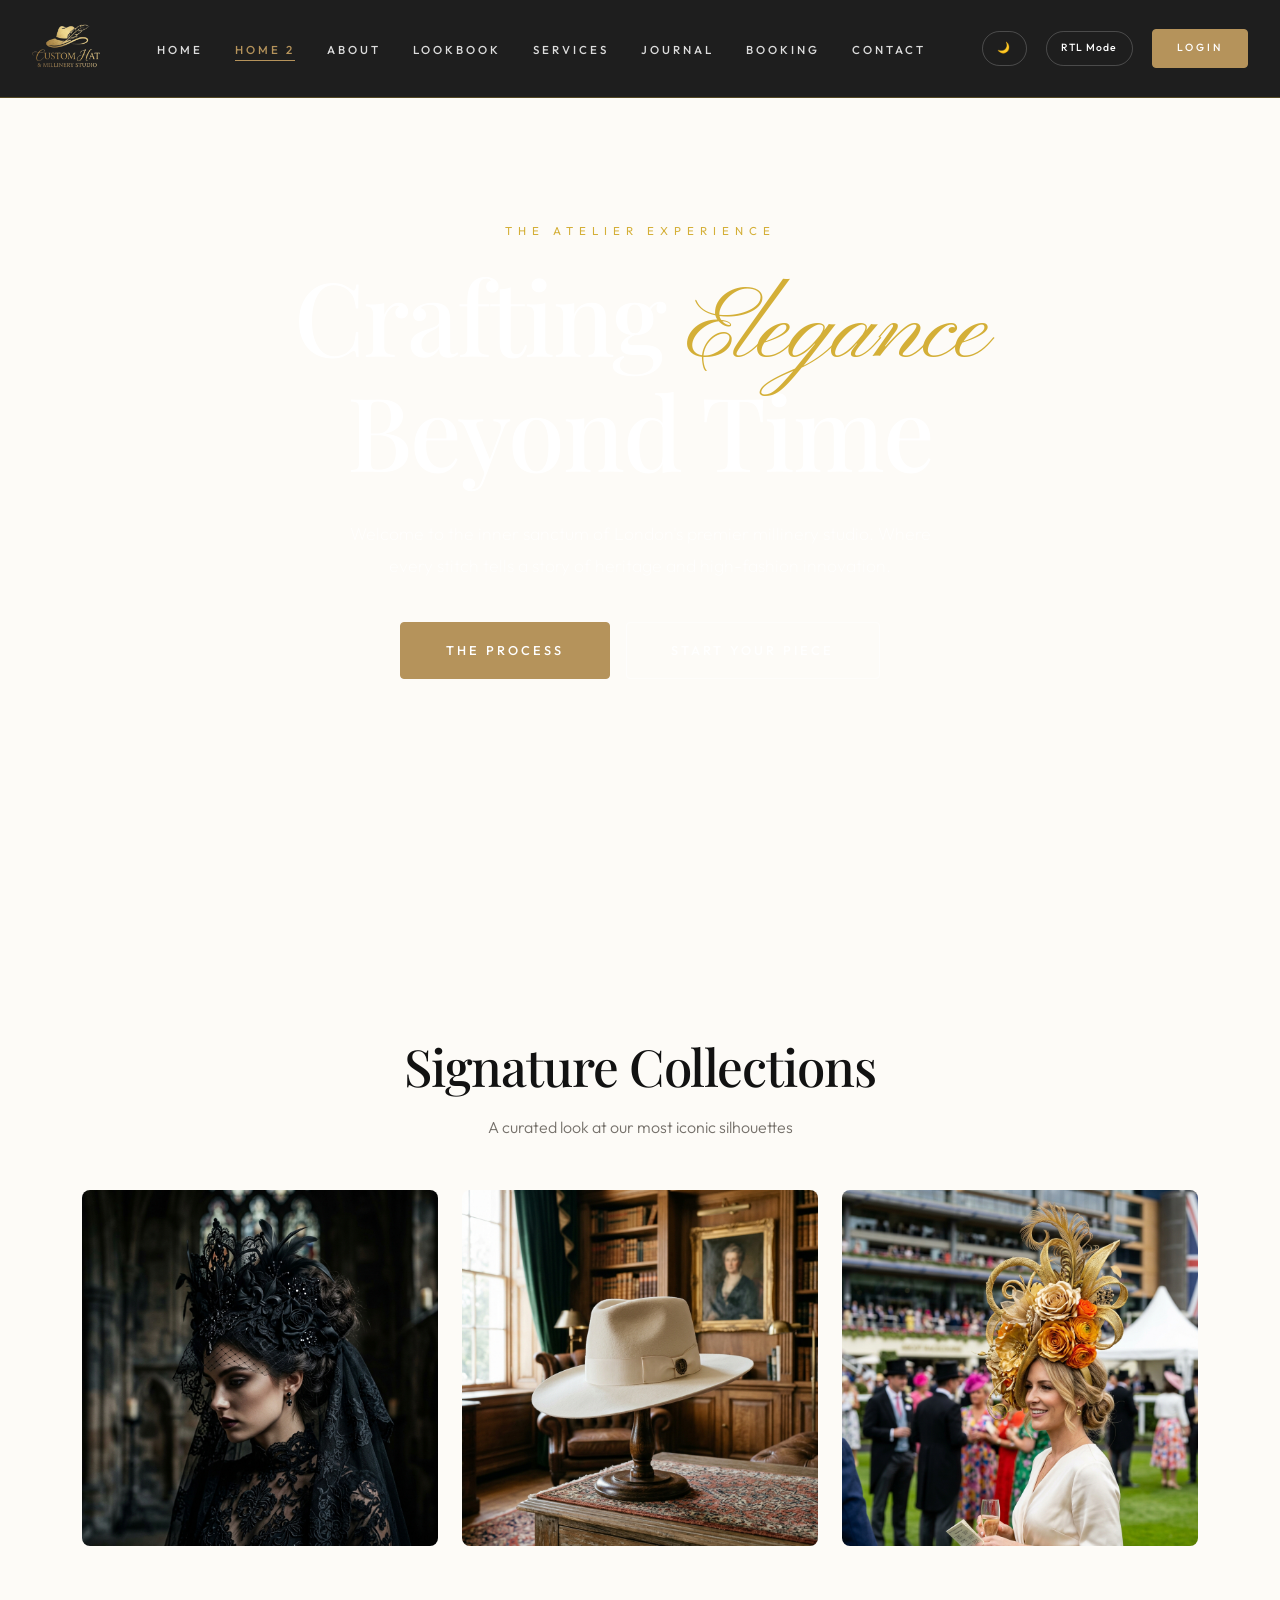
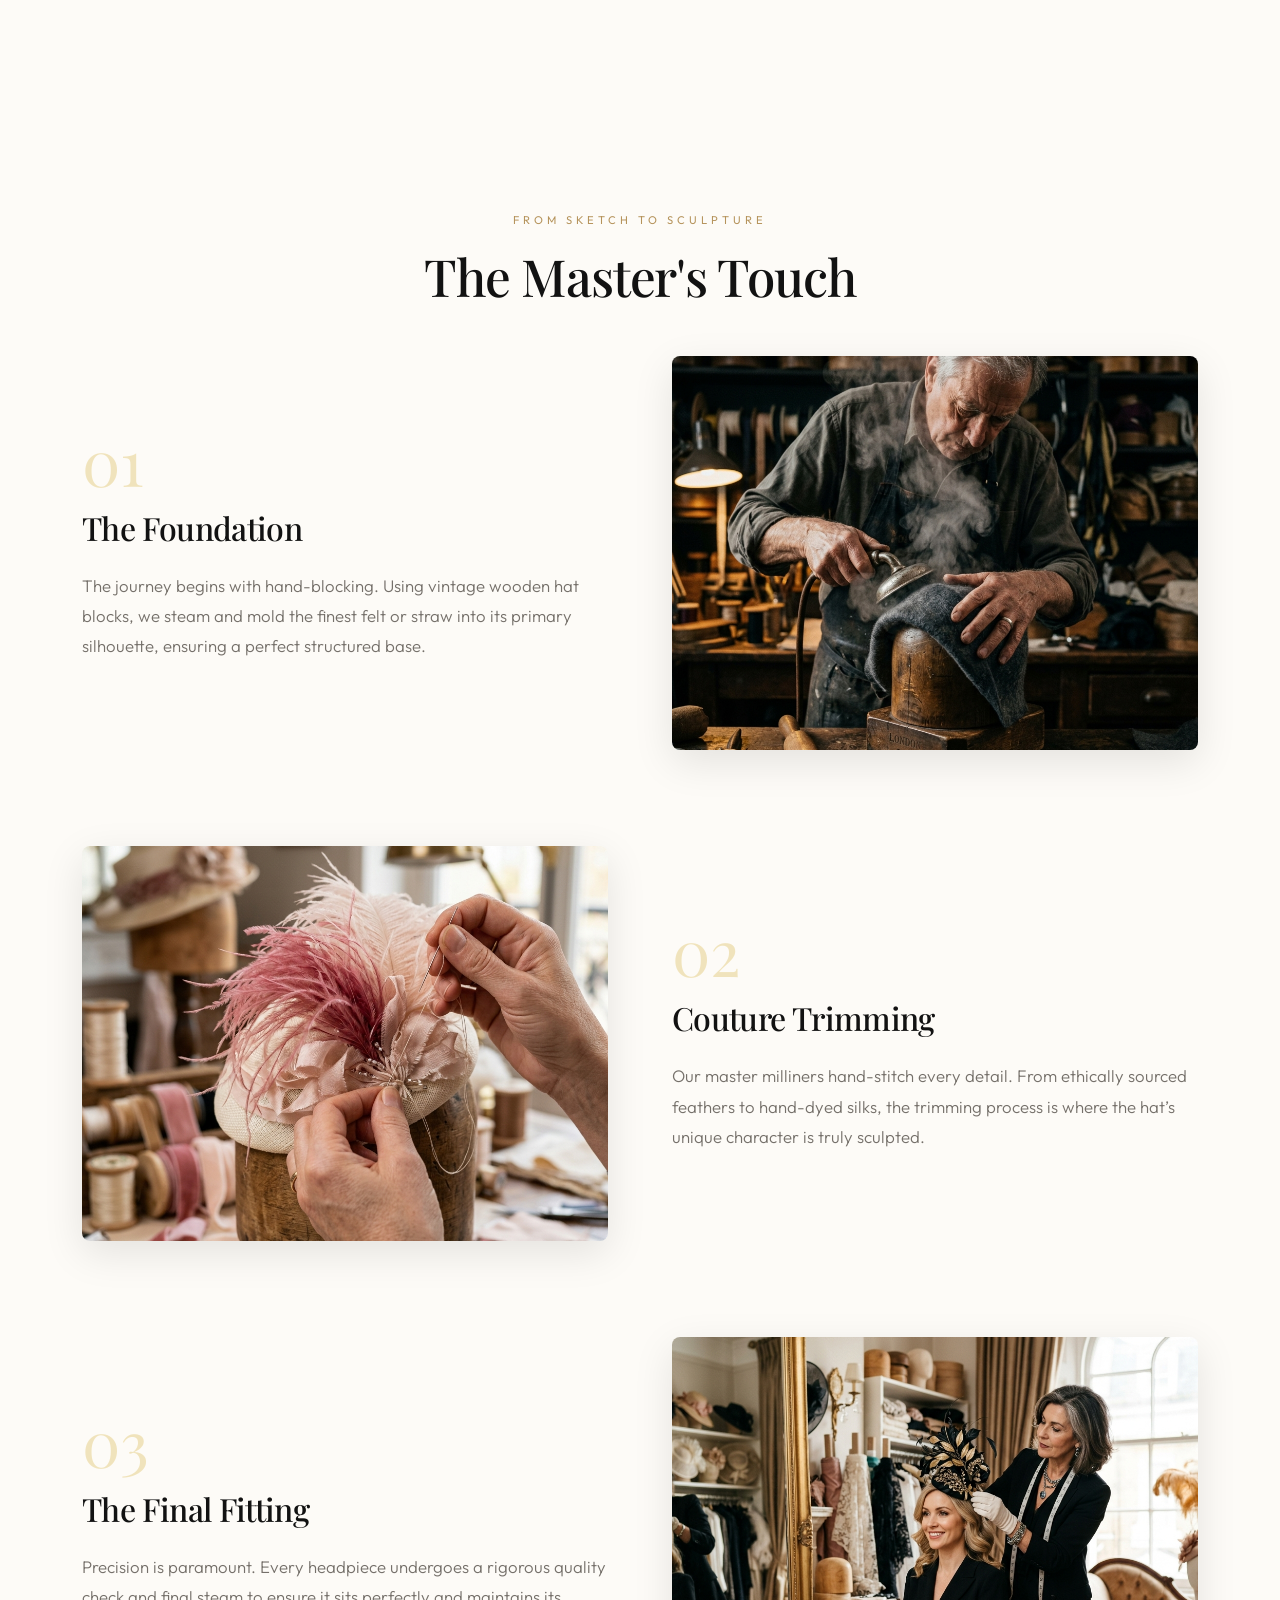
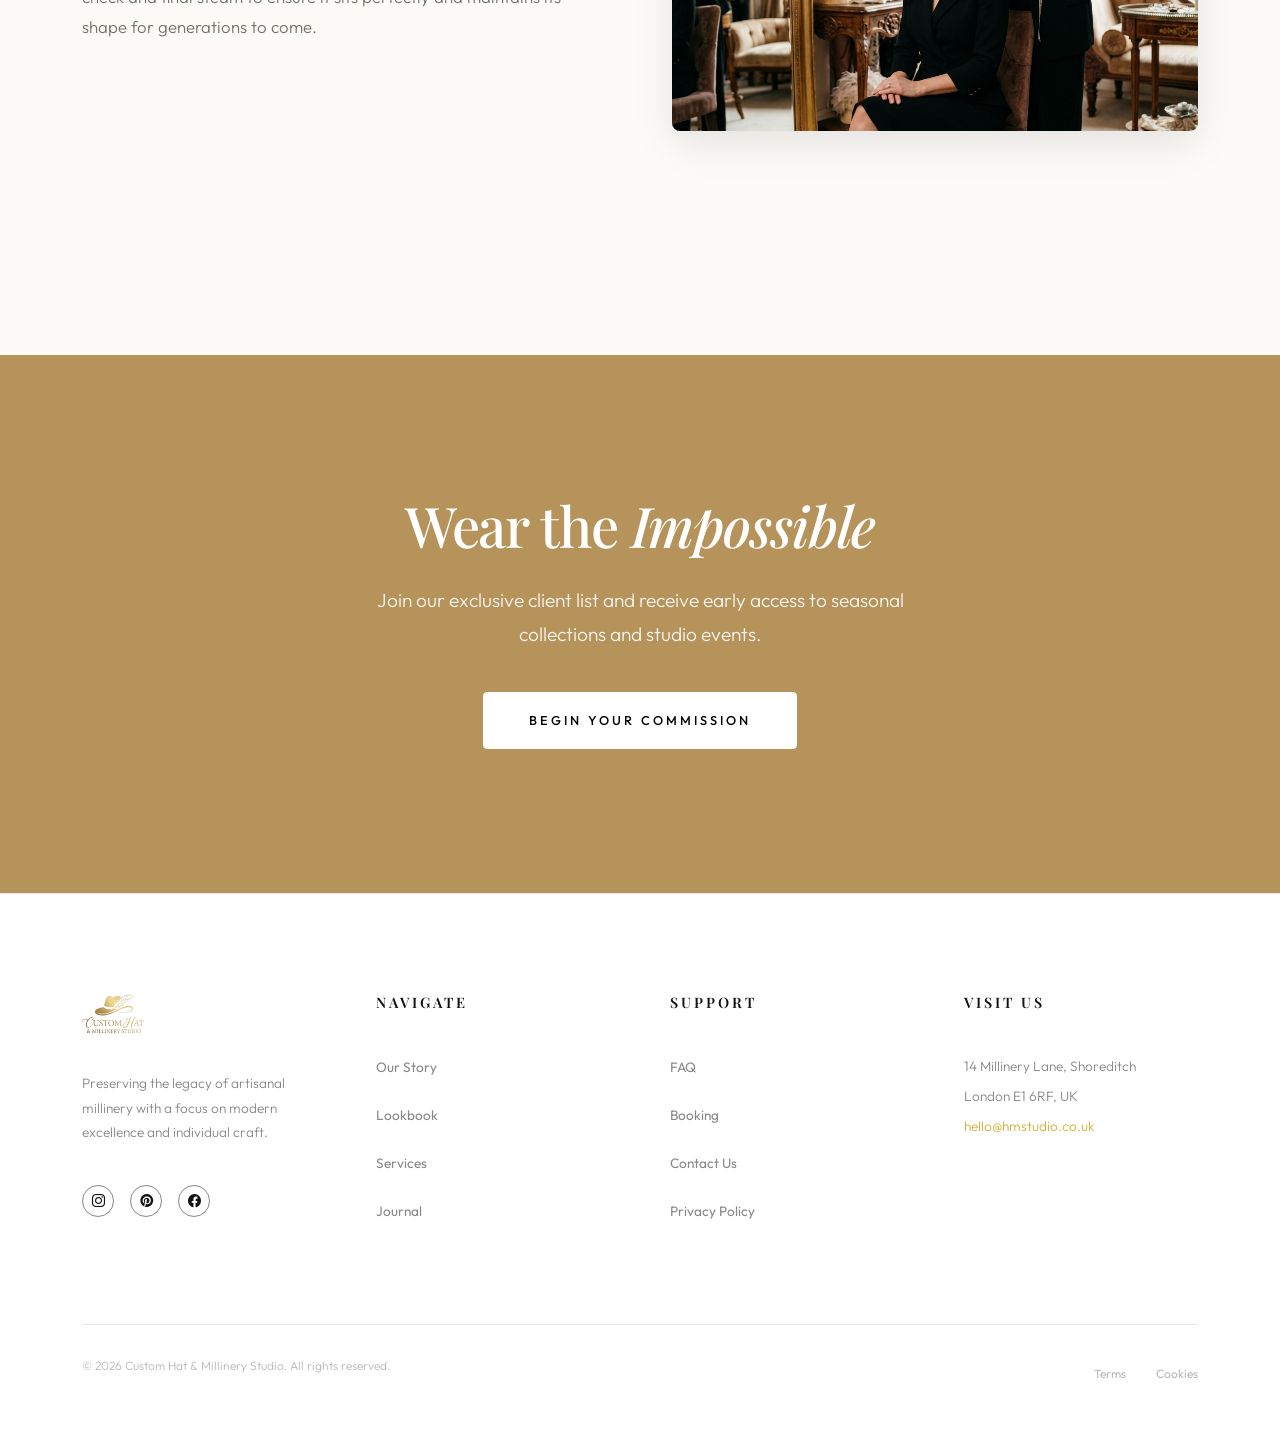
==== commit 992a2b71: "feat: implement luxury design system with new global stylesheet and additional pages for booking, co" ====
--- a/home2.html
+++ b/home2.html
@@ -90,7 +90,7 @@
     <div class="container">
       <div class="text-center mb-5 reveal">
         <h2 style="font-size:3.2rem;">Signature Collections</h2>
-        <p class="mt-3 text-muted">A curated look at our most iconic silhouettes</p>
+        <p class="mt-3" style="color: var(--clr-text-muted);">A curated look at our most iconic silhouettes</p>
       </div>
 
       <div class="row g-4">
--- a/assets/css/style.css
+++ b/assets/css/style.css
@@ -148,6 +148,10 @@
   color: var(--clr-accent-gold);
 }
 
+.text-muted {
+  color: var(--clr-text-muted) !important;
+}
+
 /* ---------- Utilities ---------- */
 .glass {
   background: var(--clr-glass);
@@ -1041,6 +1045,11 @@
 .about-craft-bg {
   background-image: linear-gradient(rgba(247, 242, 234, 0.9), rgba(247, 242, 234, 0.9)), url('../images/bg_ivory_texture.png');
   background-size: cover;
+  transition: all 0.4s ease;
+}
+
+[data-theme="dark"] .about-craft-bg {
+  background-image: linear-gradient(rgba(10, 10, 10, 0.92), rgba(10, 10, 10, 0.92)), url('../images/bg_ivory_texture.png');
 }
 
 .vignette-overlay {
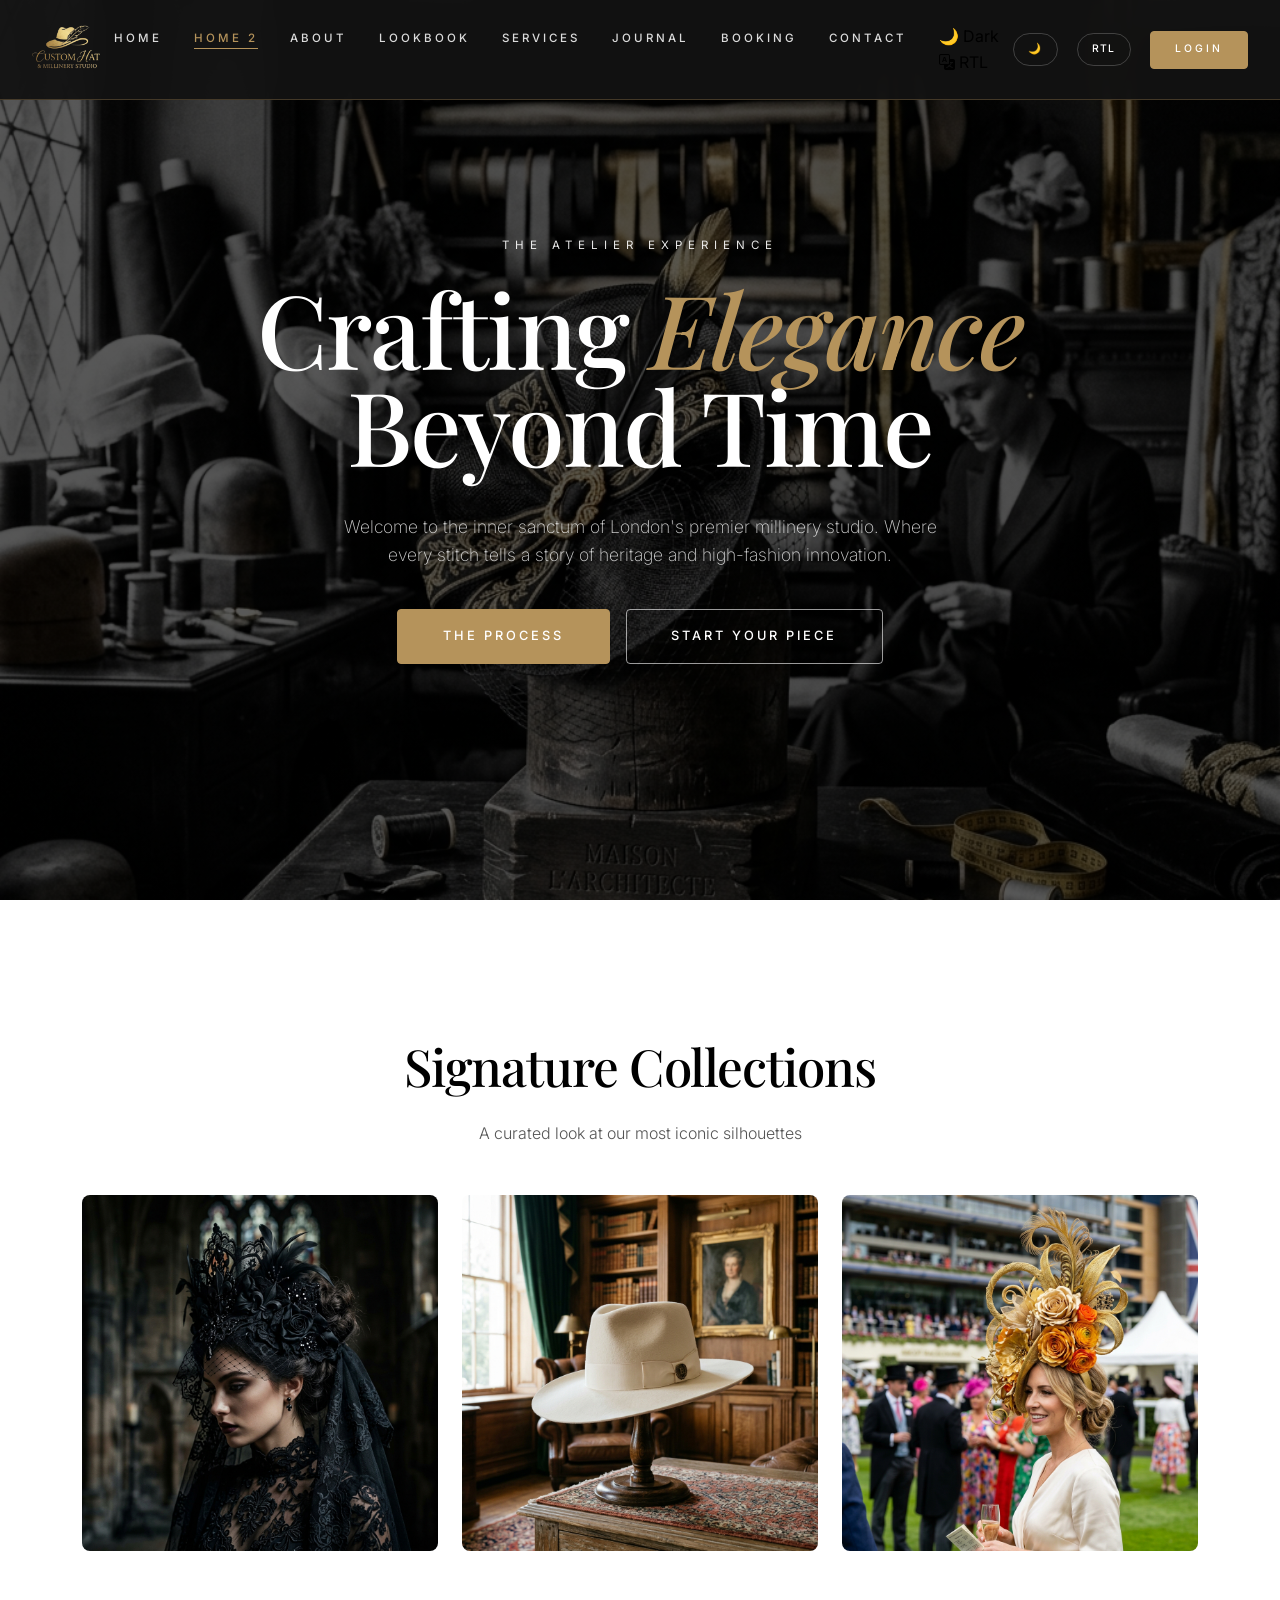
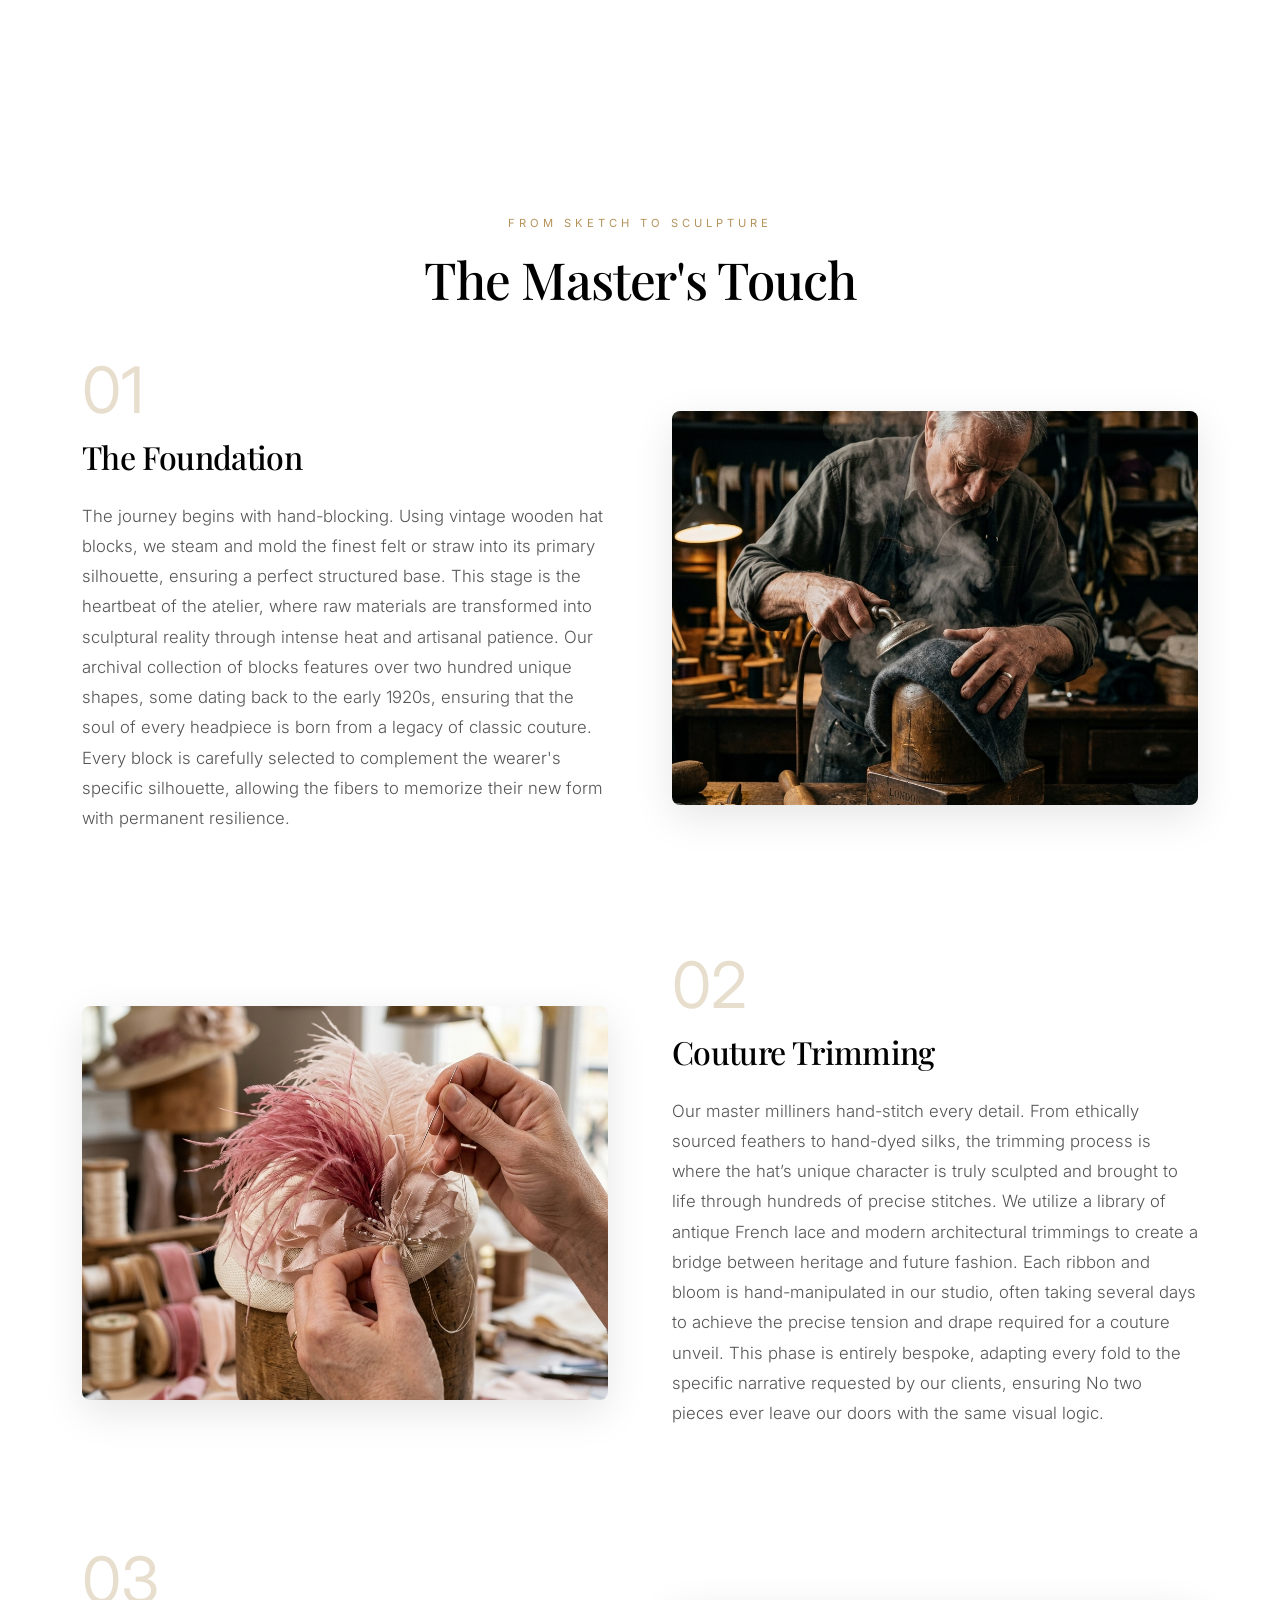
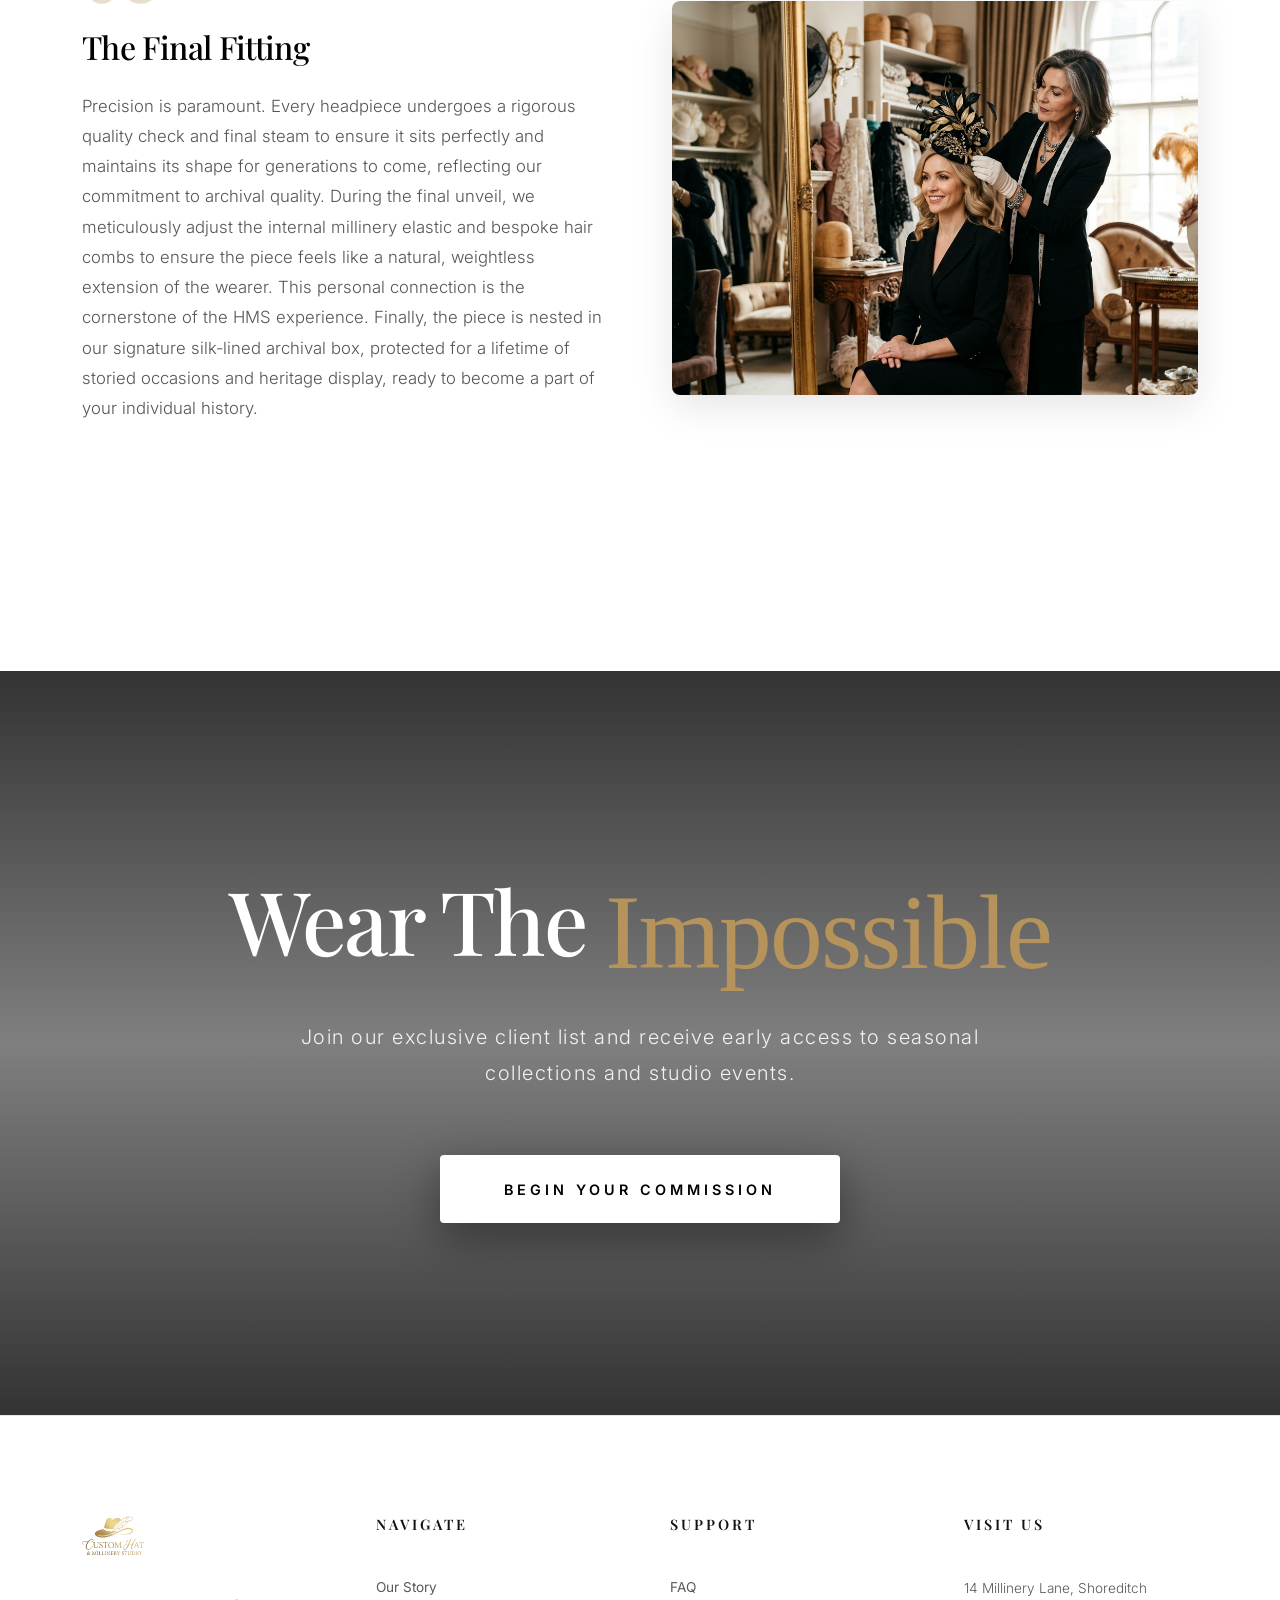
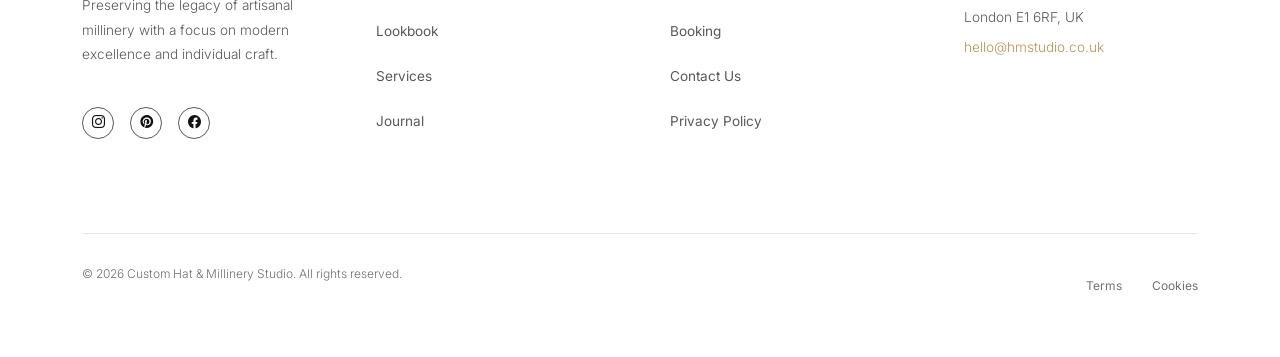
==== commit 84b08f7c: "feat: implement new site pages and add supporting assets for the millinery studio project" ====
--- a/home2.html
+++ b/home2.html
@@ -46,6 +46,18 @@
         <li><a class="nav-link-luxury" href="pages/blog.html">Journal</a></li>
         <li><a class="nav-link-luxury" href="pages/booking.html">Booking</a></li>
         <li><a class="nav-link-luxury" href="pages/contact.html">Contact</a></li>
+
+        <!-- Mobile Toggles (Single Row) -->
+        <li class="nav-mobile-controls">
+          <div class="mobile-toggle-item" data-theme-toggle>
+            <span class="mobile-toggle-icon theme-icon">🌙</span>
+            <span class="mobile-toggle-label theme-label">Dark</span>
+          </div>
+          <div class="mobile-toggle-item" data-rtl-toggle>
+            <span class="mobile-toggle-icon"><i class="bi bi-translate"></i></span>
+            <span class="mobile-toggle-label rtl-label">RTL</span>
+          </div>
+        </li>
       </ul>
 
       <div class="nav-controls">
@@ -56,12 +68,19 @@
           <span class="rtl-label">RTL Mode</span>
         </button>
         <a href="pages/login.html" class="btn-luxury" style="padding: 0.6rem 1.5rem; font-size: 0.65rem;">Login</a>
+
+        <button class="nav-hamburger" aria-label="Menu Toggle">
+          <span></span>
+          <span></span>
+          <span></span>
+        </button>
       </div>
     </div>
   </nav>
 
   <!-- ========== HERO SECTION (CINEMATIC) ========== -->
-  <section class="hero-cinematic" aria-label="Hero">
+  <section class="hero-cinematic" aria-label="Hero"
+    style="background-image: linear-gradient(rgba(0, 0, 0, 0.65), rgba(0, 0, 0, 0.65)), url('assets/images/luxury_atelier_hero.png'); background-size: cover; background-position: center; position: relative;">
     <div class="hero-bg-wrapper">
       <div class="hero-bg"></div>
     </div>
@@ -143,9 +162,14 @@
         <div class="process-text">
           <div class="process-number">01</div>
           <h3 style="font-size:2rem; margin-bottom:1.5rem;">The Foundation</h3>
-          <p style="font-size:1.05rem; color:var(--clr-text-muted); font-weight:300;">
+          <p style="font-size:1.05rem; color:var(--clr-text-muted); font-weight:300; line-height:1.8;">
             The journey begins with hand-blocking. Using vintage wooden hat blocks, we steam and mold the finest felt or
-            straw into its primary silhouette, ensuring a perfect structured base.
+            straw into its primary silhouette, ensuring a perfect structured base. This stage is the heartbeat of the
+            atelier, where raw materials are transformed into sculptural reality through intense heat and artisanal
+            patience. Our archival collection of blocks features over two hundred unique shapes, some dating back to the
+            early 1920s, ensuring that the soul of every headpiece is born from a legacy of classic couture. Every block
+            is carefully selected to complement the wearer's specific silhouette, allowing the fibers to memorize their
+            new form with permanent resilience.
           </p>
         </div>
       </div>
@@ -158,9 +182,14 @@
         <div class="process-text">
           <div class="process-number">02</div>
           <h3 style="font-size:2rem; margin-bottom:1.5rem;">Couture Trimming</h3>
-          <p style="font-size:1.05rem; color:var(--clr-text-muted); font-weight:300;">
+          <p style="font-size:1.05rem; color:var(--clr-text-muted); font-weight:300; line-height:1.8;">
             Our master milliners hand-stitch every detail. From ethically sourced feathers to hand-dyed silks, the
-            trimming process is where the hat’s unique character is truly sculpted.
+            trimming process is where the hat’s unique character is truly sculpted and brought to life through hundreds
+            of precise stitches. We utilize a library of antique French lace and modern architectural trimmings to
+            create a bridge between heritage and future fashion. Each ribbon and bloom is hand-manipulated in our
+            studio, often taking several days to achieve the precise tension and drape required for a couture unveil.
+            This phase is entirely bespoke, adapting every fold to the specific narrative requested by our clients,
+            ensuring No two pieces ever leave our doors with the same visual logic.
           </p>
         </div>
       </div>
@@ -173,9 +202,14 @@
         <div class="process-text">
           <div class="process-number">03</div>
           <h3 style="font-size:2rem; margin-bottom:1.5rem;">The Final Fitting</h3>
-          <p style="font-size:1.05rem; color:var(--clr-text-muted); font-weight:300;">
+          <p style="font-size:1.05rem; color:var(--clr-text-muted); font-weight:300; line-height:1.8;">
             Precision is paramount. Every headpiece undergoes a rigorous quality check and final steam to ensure it sits
-            perfectly and maintains its shape for generations to come.
+            perfectly and maintains its shape for generations to come, reflecting our commitment to archival quality.
+            During the final unveil, we meticulously adjust the internal millinery elastic and bespoke hair combs to
+            ensure the piece feels like a natural, weightless extension of the wearer. This personal connection is the
+            cornerstone of the HMS experience. Finally, the piece is nested in our signature silk-lined archival box,
+            protected for a lifetime of storied occasions and heritage display, ready to become a part of your
+            individual history.
           </p>
         </div>
       </div>
@@ -183,15 +217,14 @@
   </section>
 
   <!-- ========== CALL TO ACTION ========== -->
-  <section class="section-pad" style="background:var(--clr-accent); color:#fff; text-align:center;">
+  <section class="section-cta-premium">
     <div class="container">
       <div class="reveal">
-        <h2 style="font-size:3.5rem; margin-bottom:1.5rem; color:#fff;">Wear the <em>Impossible</em></h2>
-        <p style="font-size:1.2rem; max-width:600px; margin:0 auto 2.5rem; color:rgba(255,255,255,0.9);">
+        <h2 class="cta-title">Wear the <em>Impossible</em></h2>
+        <p class="cta-text">
           Join our exclusive client list and receive early access to seasonal collections and studio events.
         </p>
-        <a href="pages/booking.html" class="btn-luxury" style="background:#fff; color:#000; border-color:#fff;">Begin
-          Your Commission</a>
+        <a href="pages/booking.html" class="btn-cta-luxury">Begin Your Commission</a>
       </div>
     </div>
   </section>
--- a/assets/css/style.css
+++ b/assets/css/style.css
@@ -1,33 +1,34 @@
+@import 'typography.css';
+
 /* ============================================================
-   Custom Hat & Millinery Studio â€” style.css (Redesign)
+   Custom Hat & Millinery Studio — style.css (Redesign)
    Premium Luxury & High-Fashion Aesthetic
    ============================================================ */
 
-/* ---------- Google Fonts Import ---------- */
-@import url('https://fonts.googleapis.com/css2?family=Playfair+Display:ital,wght@0,400;0,500;0,600;0,700;1,400;1,500;1,600&family=Outfit:wght@200;300;400;500;600&family=Pinyon+Script&display=swap');
-
 /* ---------- CSS Custom Properties ---------- */
 :root {
-  /* Light Mode (Silk & Gold) */
-  --clr-bg: #fdfbf7;
-  --clr-bg-alt: #f7f2ea;
+  /* Light Mode (Pure White & Gold) */
+  --clr-bg: #ffffff;
+  --clr-bg-alt: #ffffff;
   --clr-surface: #ffffff;
-  --clr-border: #e5e0d8;
-  --clr-text: #121212;
-  --clr-text-muted: #75706a;
-  --clr-heading: #121212;
+  --clr-border: #eeeeee;
+  --clr-text: #000000;
+  --clr-text-muted: #555555;
+  --clr-heading: #000000;
   --clr-accent: #b5935b;
   --clr-accent-rgb: 181, 147, 91;
-  --clr-accent-gold: #d4af37;
-  --clr-nav-bg: rgba(253, 251, 247, 0.85);
-  --clr-glass: rgba(255, 255, 255, 0.45);
+  --clr-accent-gold: #b5935b;
+  --clr-nav-bg: rgba(255, 255, 255, 0.98);
+  --clr-glass: rgba(255, 255, 255, 0.8);
   --clr-card: #ffffff;
-  --clr-overlay: rgba(18, 18, 18, 0.45);
-
-  /* Typography */
-  --ff-serif: 'Playfair Display', "Times New Roman", serif;
+  --clr-overlay: rgba(0, 0, 0, 0.05);
+
+  /* Theme-Independent Brand Colors (Fixed for Buttons) */
+  --clr-brand-gold: #b5935b;
+  --clr-brand-gold-rgb: 181, 147, 91;
+
+  /* Typography (Overrides from typography.css) */
   --ff-script: 'Pinyon Script', cursive;
-  --ff-sans: 'Outfit', sans-serif;
 
   /* Layout & Animation */
   --container-width: 1400px;
@@ -43,26 +44,26 @@
   /* Footer Theme (Light) */
   --clr-footer-bg: #ffffff;
   --clr-footer-text: #121212;
-  --clr-footer-sub: rgba(18, 18, 18, 0.5);
-  --clr-footer-meta: rgba(18, 18, 18, 0.3);
+  --clr-footer-sub: rgba(18, 18, 18, 0.7);
+  --clr-footer-meta: rgba(18, 18, 18, 0.6);
   --clr-footer-border: rgba(18, 18, 18, 0.1);
 }
 
 /* ---------- Dark Mode (Obsidian & Bronze) ---------- */
 [data-theme="dark"] {
-  --clr-bg: #080808;
-  --clr-bg-alt: #121212;
-  --clr-surface: #181818;
-  --clr-border: #2a2a2a;
-  --clr-text: #f0f0f0;
-  --clr-text-muted: #a0a0a0;
+  --clr-bg: #000000;
+  --clr-bg-alt: #000000;
+  --clr-surface: #050505;
+  --clr-border: #222222;
+  --clr-text: #ffffff;
+  --clr-text-muted: #999999;
   --clr-heading: #ffffff;
-  --clr-accent: #d4af37;
-  --clr-accent-rgb: 212, 175, 55;
-  --clr-nav-bg: rgba(8, 8, 8, 0.88);
-  --clr-glass: rgba(24, 24, 24, 0.55);
-  --clr-card: #151515;
-  --clr-overlay: rgba(0, 0, 0, 0.65);
+  --clr-accent: #b5935b;
+  --clr-accent-rgb: 181, 147, 91;
+  --clr-nav-bg: rgba(0, 0, 0, 0.98);
+  --clr-glass: rgba(0, 0, 0, 0.8);
+  --clr-card: #080808;
+  --clr-overlay: rgba(0, 0, 0, 0.85);
 
   /* Footer Theme (Dark) */
   --clr-footer-bg: #0a0a0a;
@@ -73,6 +74,12 @@
 }
 
 /* ---------- Base Styles ---------- */
+.back-to-top:hover {
+  background: var(--clr-brand-gold) !important;
+  transform: scale(1.1);
+  box-shadow: 0 5px 15px rgba(0, 0, 0, 0.2);
+}
+
 *,
 *::before,
 *::after {
@@ -88,10 +95,10 @@
 }
 
 body {
-  font-family: var(--ff-sans);
+  font-family: var(--ff-primary);
   background-color: var(--clr-bg);
   color: var(--clr-text);
-  line-height: 1.8;
+  line-height: var(--lh-base);
   transition: background-color var(--transition), color var(--transition);
   -webkit-font-smoothing: antialiased;
 }
@@ -119,10 +126,11 @@
 h4,
 h5,
 h6 {
-  font-family: var(--ff-serif);
-  font-weight: 500;
+  font-family: var(--ff-heading);
+  font-weight: var(--fw-medium);
   letter-spacing: -0.02em;
   color: var(--clr-heading);
+  margin-bottom: 1.5rem;
 }
 
 .script-font {
@@ -131,7 +139,9 @@
 }
 
 p {
-  font-weight: 300;
+  font-weight: var(--fw-light);
+  font-size: var(--fs-base);
+  margin-bottom: 1.5rem;
 }
 
 a {
@@ -369,10 +379,10 @@
 }
 
 .btn-social:hover {
-  background: var(--clr-bg-alt);
-  border-color: var(--clr-accent);
+  background: var(--clr-brand-gold);
+  color: #fff;
+  border-color: var(--clr-brand-gold);
   transform: translateY(-2px);
-  color: var(--clr-text);
 }
 
 .btn-social i {
@@ -383,14 +393,14 @@
 .btn-luxury {
   display: inline-block;
   padding: 1rem 2.8rem;
-  background: var(--clr-accent);
+  background: var(--clr-brand-gold);
   color: #fff;
   font-family: var(--ff-sans);
   font-size: 0.8rem;
   font-weight: 500;
   letter-spacing: 3px;
   text-transform: uppercase;
-  border: 1px solid var(--clr-accent);
+  border: 1px solid var(--clr-brand-gold);
   border-radius: var(--radius-sm);
   position: relative;
   overflow: hidden;
@@ -414,8 +424,11 @@
 }
 
 .btn-luxury:hover {
-  background: transparent;
-  color: var(--clr-accent);
+  background: var(--clr-brand-gold);
+  color: #fff;
+  border-color: var(--clr-brand-gold);
+  transform: translateY(-2px);
+  box-shadow: 0 10px 30px rgba(var(--clr-brand-gold-rgb), 0.25);
 }
 
 .btn-luxury-outline {
@@ -433,9 +446,11 @@
 }
 
 .btn-luxury-outline:hover {
-  background: #fff;
-  color: #000;
-  border-color: #fff;
+  background: var(--clr-brand-gold);
+  color: #fff;
+  border-color: var(--clr-brand-gold);
+  transform: translateY(-2px);
+  box-shadow: 0 10px 30px rgba(var(--clr-brand-gold-rgb), 0.2);
 }
 
 /* ============================================================
@@ -542,20 +557,24 @@
 }
 
 .btn-toggle-ui:hover {
-  border-color: var(--clr-accent);
-  color: var(--clr-accent);
+  background: var(--clr-brand-gold);
+  border-color: var(--clr-brand-gold);
+  color: #fff !important;
 }
 
 /* ============================================================
    HERO SECTION
    ============================================================ */
-.hero-section {
+.hero-section,
+.hero-cinematic {
   position: relative;
   height: 100vh;
   min-height: 800px;
   display: flex;
   align-items: center;
   overflow: hidden;
+  background-color: #000;
+  transition: background-color var(--transition);
 }
 
 .hero-bg-wrapper {
@@ -563,20 +582,30 @@
   inset: 0;
   z-index: -1;
   overflow: hidden;
+  background-color: #000;
+}
+
+.hero-bg-wrapper::after {
+  content: '';
+  position: absolute;
+  inset: 0;
+  background: linear-gradient(to bottom, rgba(0, 0, 0, 0.6), rgba(0, 0, 0, 0.3), rgba(0, 0, 0, 0.6));
+  z-index: 1;
 }
 
 .hero-bg {
   width: 100%;
-  height: 110%;
-  background-image: url('../images/hero_atelier_bg.png');
+  height: 100%;
+  background-image: url('../images/luxury_atelier_hero.png');
   background-size: cover;
   background-position: center;
-  filter: brightness(0.65);
-  transition: transform 6s cubic-bezier(0.2, 0, 0, 1);
-}
-
-.hero-bg.loaded {
-  transform: scale(1.05);
+  filter: brightness(0.65) contrast(1.1);
+  opacity: 1;
+}
+
+[data-theme="light"] .hero-bg {
+  filter: brightness(0.75) contrast(1.05);
+  opacity: 0.95;
 }
 
 .hero-content-wrapper {
@@ -602,20 +631,20 @@
   font-size: 0.72rem;
   letter-spacing: 6px;
   text-transform: uppercase;
-  color: var(--clr-accent-gold);
+  color: #ffffff;
   margin-bottom: 1.5rem;
+  opacity: 0.9;
 }
 
 .hero-title {
   font-size: clamp(3.5rem, 8vw, 6.5rem);
-  color: #fff;
+  color: #ffffff;
   line-height: 0.95;
   margin-bottom: 2.5rem;
 }
 
 .hero-title em {
-  font-family: var(--ff-script);
-  font-style: normal;
+  font-style: italic;
   color: var(--clr-accent-gold);
 }
 
@@ -629,23 +658,24 @@
 }
 
 /* Section Backgrounds with Overlays */
+/* Section Backgrounds - Refined for High Contrast */
 .section-bg-featured {
-  background-image: linear-gradient(var(--clr-overlay), var(--clr-overlay)), url('../images/featured_designs_bg.png');
-  background-size: cover;
-  background-attachment: fixed;
+  background-color: var(--clr-bg);
+  background-image: none;
+  /* Removed beige image per user request */
+  border-bottom: 1px solid var(--clr-border);
 }
 
 .section-bg-philosophy {
-  background-image: linear-gradient(rgba(18, 18, 18, 0.75), rgba(18, 18, 18, 0.75)), url('../images/philosophy_bg.png');
-  background-size: cover;
-  background-attachment: fixed;
+  background-color: #000000;
+  background-image: none;
+  /* Removed for clean black/white look */
   color: #fff;
 }
 
 .section-bg-services {
-  background-image: linear-gradient(var(--clr-overlay), var(--clr-overlay)), url('../images/services_bg.png');
-  background-size: cover;
-  background-attachment: fixed;
+  background-color: var(--clr-bg);
+  background-image: none;
 }
 
 .section-grid {
@@ -766,7 +796,42 @@
    ============================================================ */
 @media (max-width: 992px) {
   .nav-links {
-    display: none;
+    display: flex;
+    position: fixed;
+    top: 0;
+    right: -100%;
+    width: 80%;
+    max-width: 400px;
+    height: 100vh;
+    background: #0a0a0a;
+    flex-direction: column;
+    align-items: flex-start;
+    padding: 100px 3rem;
+    gap: 2rem;
+    transition: right 0.5s cubic-bezier(0.16, 1, 0.3, 1);
+    z-index: 10000;
+    box-shadow: -10px 0 30px rgba(0, 0, 0, 0.5);
+    border-left: 1px solid rgba(181, 147, 91, 0.2);
+  }
+
+  [dir="rtl"] .nav-links {
+    right: auto;
+    left: -100%;
+    border-left: none;
+    border-right: 1px solid rgba(181, 147, 91, 0.2);
+  }
+
+  .nav-links.mobile-active {
+    right: 0;
+  }
+
+  [dir="rtl"] .nav-links.mobile-active {
+    right: auto;
+    left: 0;
+  }
+
+  .nav-hamburger {
+    display: flex !important;
   }
 
   .footer-grid {
@@ -965,8 +1030,10 @@
 .badge-luxury {
   display: inline-block;
   padding: 0.5rem 1.2rem;
-  border: 1px solid var(--clr-accent-gold);
-  color: var(--clr-accent-gold);
+  border: 1px solid rgba(255, 255, 255, 0.3);
+  /* Brightened border */
+  color: #fff;
+  /* Brightened text */
   font-size: 0.65rem;
   letter-spacing: 2px;
   text-transform: uppercase;
@@ -1012,7 +1079,7 @@
   width: 60px;
   height: 2px;
   background: var(--clr-accent);
-  margin: 2rem 0;
+  margin: 2rem auto;
 }
 
 /* ============================================================
@@ -1030,6 +1097,16 @@
   background-position: center;
   background-repeat: no-repeat;
   background-size: cover;
+  color: #ffffff;
+  text-align: center;
+}
+
+.about-hero h1,
+.about-hero h2,
+.about-hero p,
+.editorial-hero h1,
+.editorial-hero p {
+  color: #ffffff !important;
 }
 
 .about-hero-bg {
@@ -1283,12 +1360,13 @@
   background: rgba(18, 18, 18, 0.95) !important;
   /* Deep luxury charcoal/black */
   backdrop-filter: blur(15px) !important;
-  border-bottom: 1px solid rgba(212, 175, 55, 0.3) !important;
+  border-bottom: 1px solid rgba(181, 147, 91, 0.3) !important;
   transition: all 0.4s cubic-bezier(0.16, 1, 0.3, 1) !important;
 }
 
 .luxury-nav .navbar-brand {
-  color: #D4AF37 !important; /* Signature HMS Gold */
+  color: #b5935b !important;
+  /* Signature HMS Gold */
   font-family: 'Playfair Display', serif !important;
   font-weight: 700 !important;
   font-size: 1.8rem !important;
@@ -1321,7 +1399,7 @@
 
 .luxury-nav .nav-link-luxury:hover,
 .luxury-nav .nav-link-luxury.active {
-  color: #D4AF37 !important;
+  color: #b5935b !important;
 }
 
 /* Scrolled state: slightly more opaque/solid */
@@ -1352,8 +1430,19 @@
 }
 
 .btn-toggle-ui {
+  border-color: var(--clr-border) !important;
+  color: var(--clr-text) !important;
+  transition: all 0.3s ease;
+}
+
+.luxury-nav .btn-toggle-ui {
+  color: #fff !important;
   border-color: rgba(255, 255, 255, 0.2) !important;
+}
+
+[data-theme="dark"] .btn-toggle-ui {
   color: #fff !important;
+  border-color: rgba(255, 255, 255, 0.2) !important;
 }
 
 /* ---------- Luxury Footer System ---------- */
@@ -1402,8 +1491,9 @@
 }
 
 .footer-social-link:hover {
-  border-color: var(--clr-accent-gold);
-  color: var(--clr-accent-gold);
+  background: var(--clr-brand-gold);
+  border-color: var(--clr-brand-gold);
+  color: #fff;
   transform: translateY(-3px);
 }
 
@@ -1449,6 +1539,92 @@
   transition: opacity 0.3s ease;
 }
 
+/* ============================================================
+   PREMIUM IMAGE CTA
+   ============================================================ */
+.section-cta-premium {
+  position: relative;
+  padding: 12rem 0;
+  background-image: url('../images/premium_cta_bg.png');
+  background-size: cover;
+  background-position: center;
+  background-attachment: fixed;
+  color: #fff;
+  text-align: center;
+  overflow: hidden;
+}
+
+@media (max-width: 768px) {
+  .section-cta-premium {
+    background-attachment: scroll;
+    padding: 8rem 0;
+  }
+}
+
+.section-cta-premium::before {
+  content: '';
+  position: absolute;
+  inset: 0;
+  background: linear-gradient(to bottom, rgba(0, 0, 0, 0.8), rgba(0, 0, 0, 0.5), rgba(0, 0, 0, 0.8));
+  z-index: 1;
+}
+
+.section-cta-premium .container {
+  position: relative;
+  z-index: 2;
+}
+
+.section-cta-premium .cta-title {
+  font-family: var(--ff-heading);
+  font-size: clamp(3rem, 7vw, 5.5rem);
+  margin-bottom: 2.5rem;
+  color: #fff;
+  line-height: 1.1;
+  text-transform: capitalize;
+}
+
+.section-cta-premium .cta-title em {
+  font-family: var(--ff-script);
+  font-style: normal;
+  color: var(--clr-brand-gold);
+  font-size: 1.2em;
+  display: inline-block;
+  transform: translateY(12px);
+}
+
+.section-cta-premium .cta-text {
+  font-family: var(--ff-sans);
+  font-size: 1.25rem;
+  max-width: 750px;
+  margin: 0 auto 4rem;
+  color: rgba(255, 255, 255, 0.9);
+  font-weight: 300;
+  letter-spacing: 1.5px;
+  line-height: 1.8;
+}
+
+.btn-cta-luxury {
+  display: inline-block;
+  padding: 1.4rem 4rem;
+  background: #fff;
+  color: #000;
+  font-family: var(--ff-sans);
+  font-size: 0.9rem;
+  font-weight: 600;
+  letter-spacing: 4px;
+  text-transform: uppercase;
+  border-radius: var(--radius-sm);
+  transition: all 0.4s cubic-bezier(0.4, 0, 0.2, 1);
+  box-shadow: 0 15px 45px rgba(0, 0, 0, 0.4);
+}
+
+.btn-cta-luxury:hover {
+  background: var(--clr-brand-gold);
+  color: #fff;
+  transform: translateY(-8px);
+  box-shadow: 0 20px 60px rgba(var(--clr-brand-gold-rgb), 0.5);
+}
+
 .footer-email-link:hover {
   opacity: 0.8;
 }
@@ -1483,4 +1659,189 @@
 /* Logo Visibility (Standardized) */
 .footer-brand-logo {
   transition: opacity 0.3s ease;
-}+}
+/* ============================================================
+   MOBILE NAVIGATION (HAMBURGER & DRAWER)
+   ============================================================ */
+.nav-hamburger {
+  display: none !important;
+  flex-direction: column;
+  justify-content: space-between;
+  width: 24px;
+  height: 18px;
+  background: transparent;
+  border: none;
+  cursor: pointer;
+  padding: 0;
+  z-index: 10001;
+  transition: transform 0.3s ease;
+}
+
+@media (max-width: 992px) {
+  .nav-hamburger {
+    display: flex !important;
+  }
+}
+
+.nav-hamburger span {
+  width: 100%;
+  height: 2px;
+  background-color: #fff;
+  border-radius: 2px;
+  transition: all 0.3s cubic-bezier(0.16, 1, 0.3, 1);
+}
+
+.nav-hamburger.active span:nth-child(1) {
+  transform: translateY(8px) rotate(45deg);
+  background-color: var(--clr-accent);
+}
+
+.nav-hamburger.active span:nth-child(2) {
+  opacity: 0;
+}
+
+.nav-hamburger.active span:nth-child(3) {
+  transform: translateY(-8px) rotate(-45deg);
+  background-color: var(--clr-accent);
+}
+
+/* ============================================================
+   SPECIFIC BREAKPOINTS (560px, 465px, 365px)
+   ============================================================ */
+
+/* --- 560px Optimization --- */
+@media (max-width: 560px) {
+  .hero-title {
+    font-size: clamp(2.5rem, 10vw, 3.5rem);
+  }
+  
+  .section-pad {
+    padding: 5rem 0;
+  }
+  
+  .footer-grid {
+    gap: 30px;
+  }
+}
+
+/* --- 465px Optimization --- */
+@media (max-width: 465px) {
+  .nav-container {
+    padding: 0 1.2rem;
+  }
+  
+  .navbar-brand {
+    font-size: 1.4rem !important;
+  }
+  
+  .studio-logo {
+    height: 32px;
+  }
+  
+  .btn-toggle-ui {
+    padding: 0.4rem 0.7rem;
+    font-size: 0.6rem;
+  }
+  
+  .nav-controls {
+    gap: 0.8rem;
+  }
+  
+  .btn-luxury {
+    padding: 0.5rem 1.2rem !important;
+    font-size: 0.6rem !important;
+  }
+}
+
+/* --- 365px Optimization --- */
+@media (max-width: 365px) {
+  .nav-container {
+    padding: 0 0.8rem;
+  }
+  
+  .navbar-brand span {
+    display: none; /* Hide brand text on very small screens, keep logo */
+  }
+  
+  .nav-controls {
+    gap: 0.5rem;
+  }
+  
+  .btn-toggle-ui .rtl-label {
+    display: none; /* Only show icon/minimal toggle */
+  }
+  
+  .btn-toggle-ui {
+    padding: 0.4rem;
+    min-width: 32px;
+    justify-content: center;
+  }
+}
+
+/* --- RTL Smooth Transitions --- */
+[dir="rtl"] .nav-hamburger.active span:nth-child(1) {
+  transform: translateY(8px) rotate(-45deg);
+}
+
+[dir="rtl"] .nav-hamburger.active span:nth-child(3) {
+  transform: translateY(8px) rotate(45deg);
+}
+
+
+/* ========== MOBILE HAMBURGER MENU TOGGLES (Added) ========== */
+@media (max-width: 992px) {
+  .nav-mobile-controls {
+    display: flex !important;
+    flex-direction: row !important;
+    gap: 0.8rem;
+    width: 100%;
+    margin-top: 2rem;
+    padding-top: 2.5rem;
+    border-top: 1px solid rgba(181, 147, 91, 0.2);
+  }
+
+  .mobile-toggle-item {
+    flex: 1;
+    display: flex;
+    flex-direction: column;
+    align-items: center;
+    justify-content: center;
+    gap: 0.8rem;
+    padding: 1.2rem 0.5rem;
+    background: rgba(255, 255, 255, 0.05);
+    border-radius: 8px;
+    border: 1px solid rgba(181, 147, 91, 0.15);
+    transition: all 0.4s cubic-bezier(0.165, 0.84, 0.44, 1);
+    cursor: pointer;
+    text-decoration: none !important;
+    text-align: center;
+  }
+
+  .mobile-toggle-item:hover {
+    background: rgba(181, 147, 91, 0.1);
+    border-color: #b5935b;
+    transform: translateY(-4px);
+    box-shadow: 0 10px 20px rgba(0, 0, 0, 0.2);
+  }
+
+  .mobile-toggle-label {
+    font-family: inherit;
+    font-size: 0.6rem;
+    letter-spacing: 1.5px;
+    text-transform: uppercase;
+    font-weight: 500;
+    color: rgba(255, 255, 255, 0.7) !important;
+    white-space: nowrap;
+  }
+
+  .mobile-toggle-icon {
+    font-size: 1.4rem;
+    color: #b5935b;
+    line-height: 1;
+  }
+
+  /* Hide header toggles on mobile to declutter */
+  .nav-controls .btn-toggle-ui {
+    display: none !important;
+  }
+}
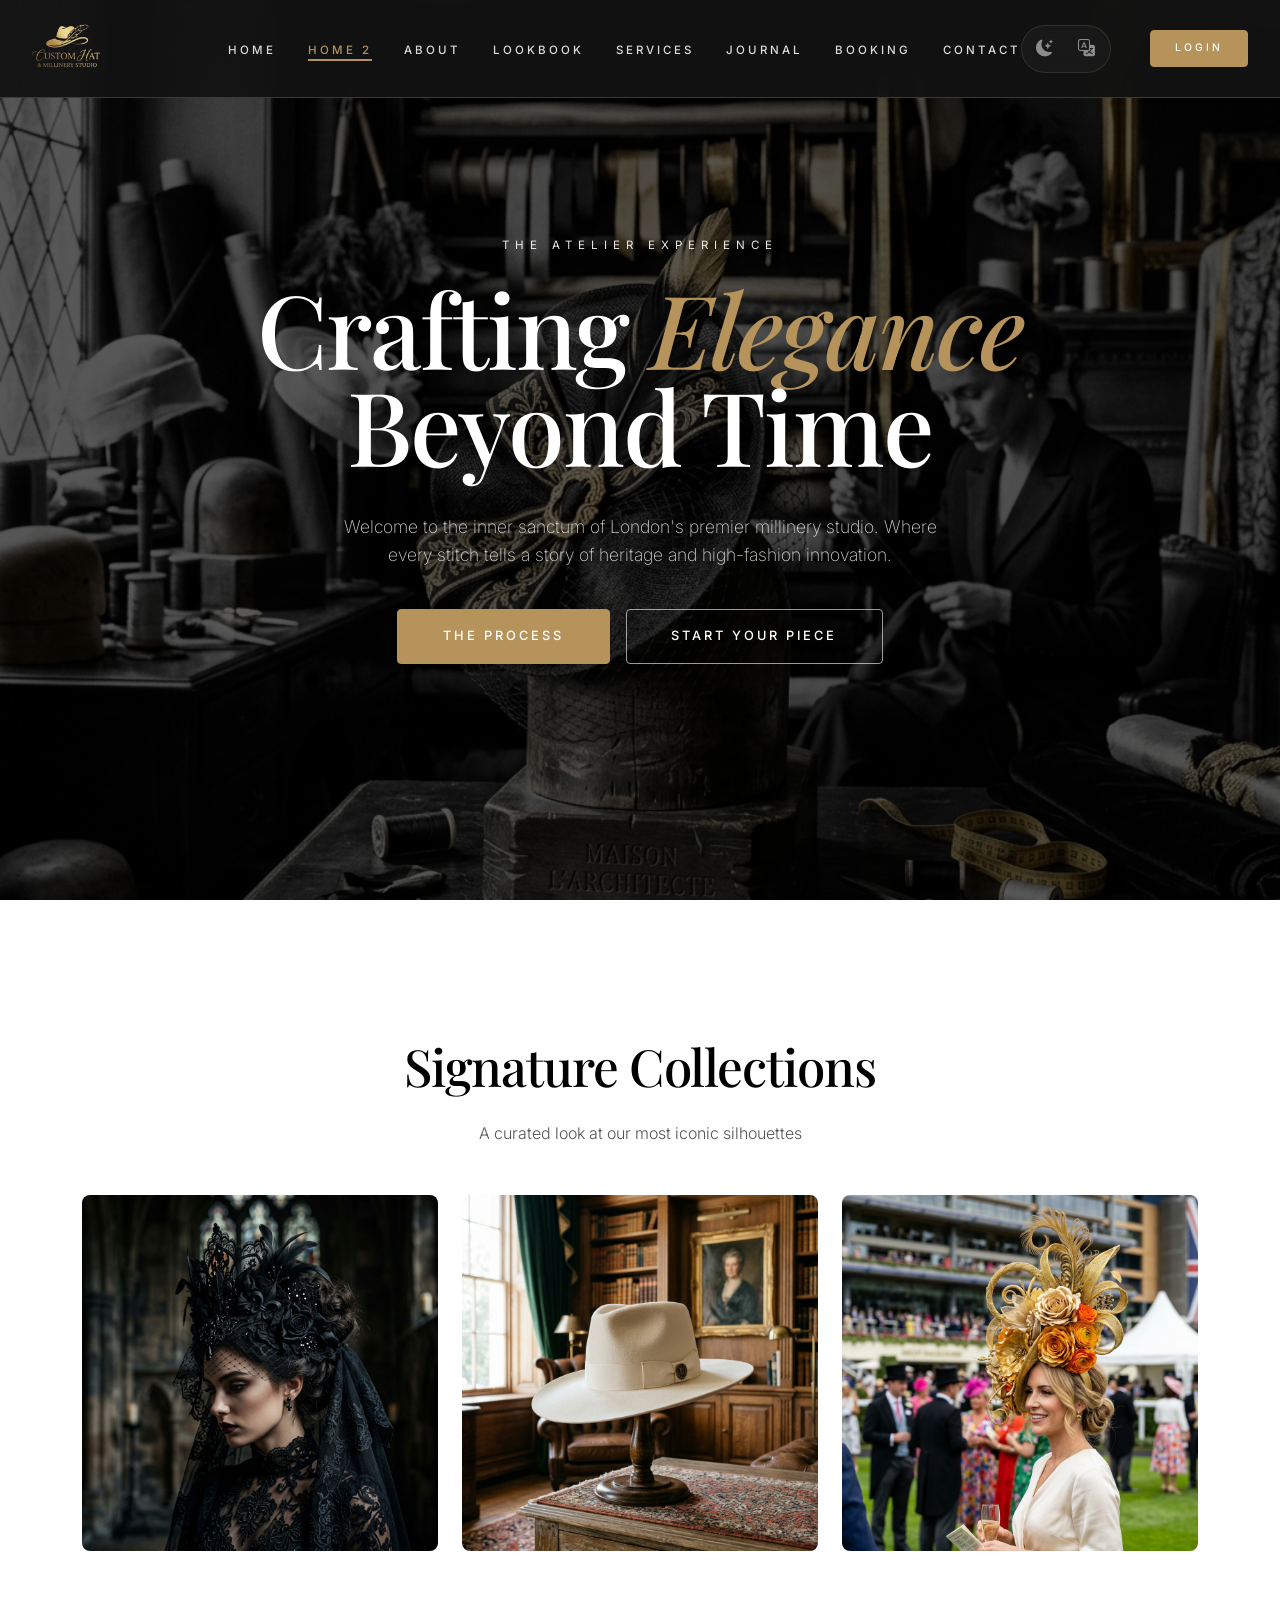
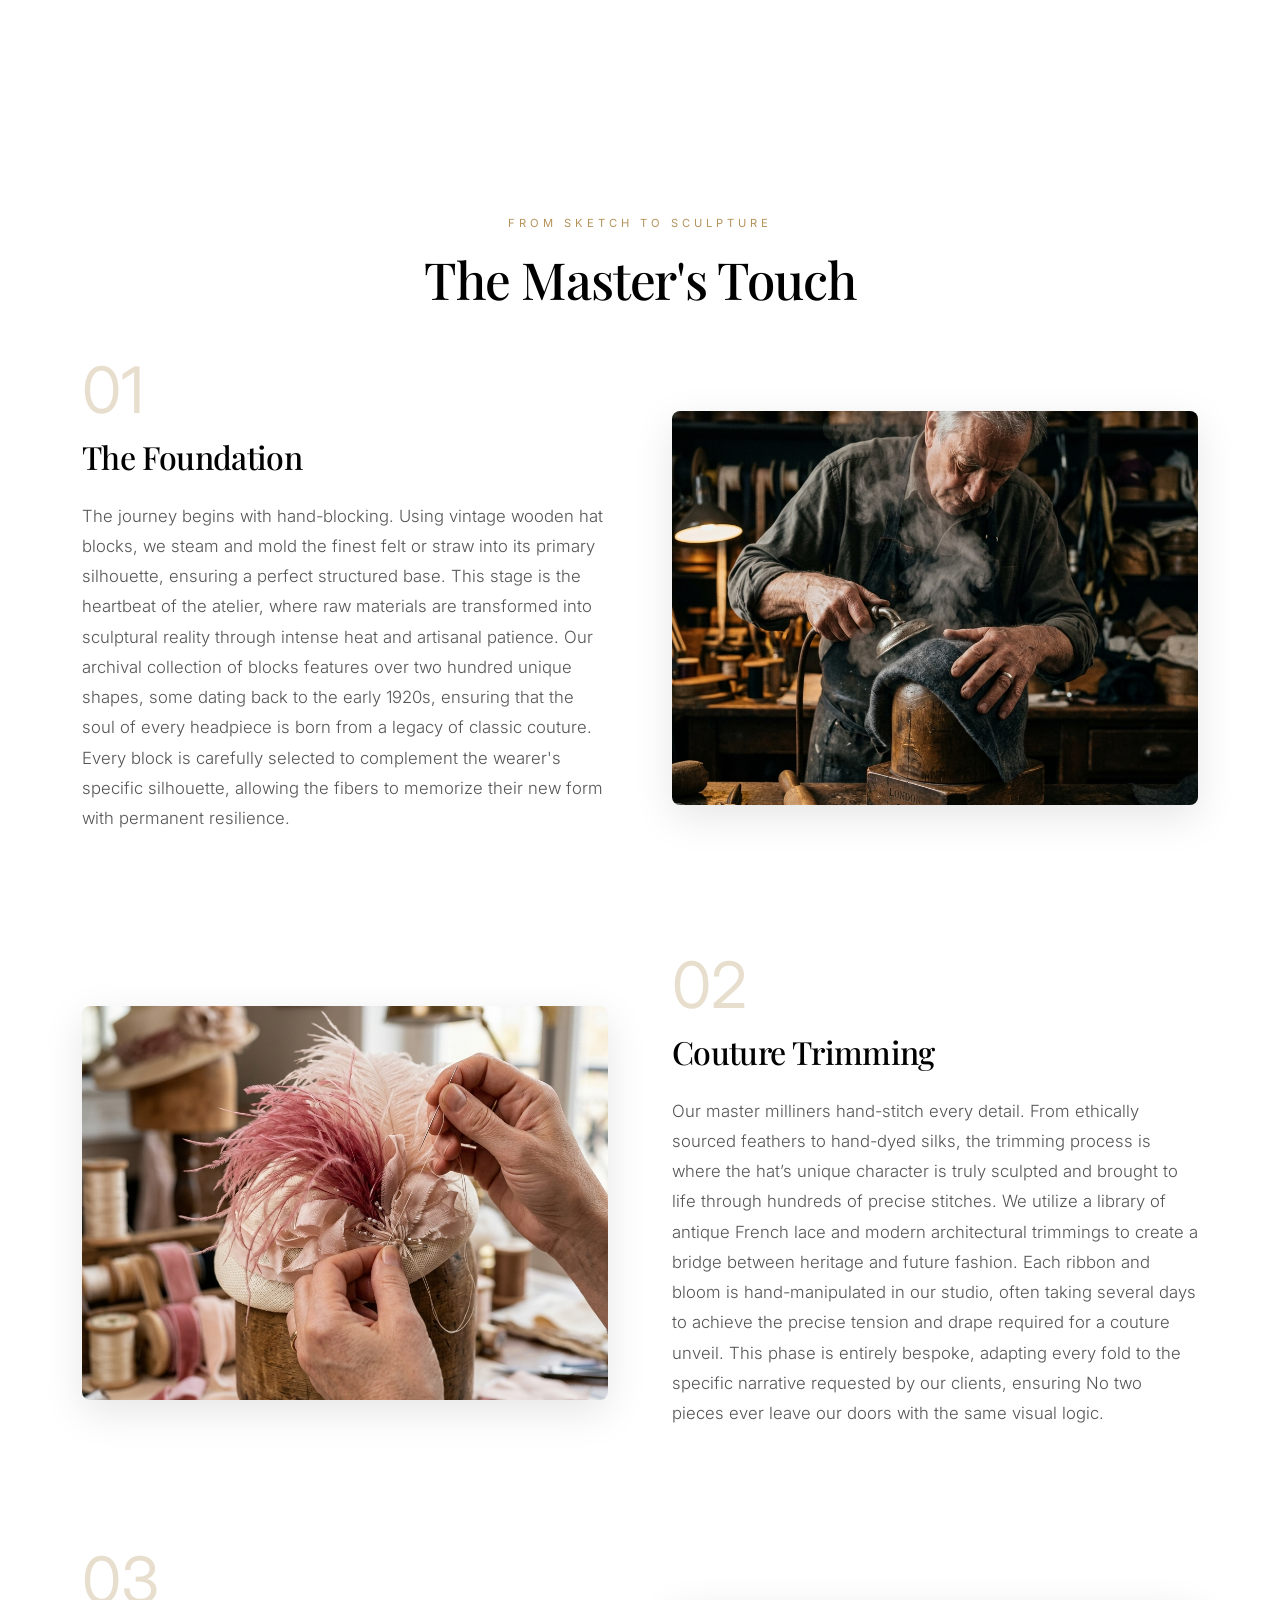
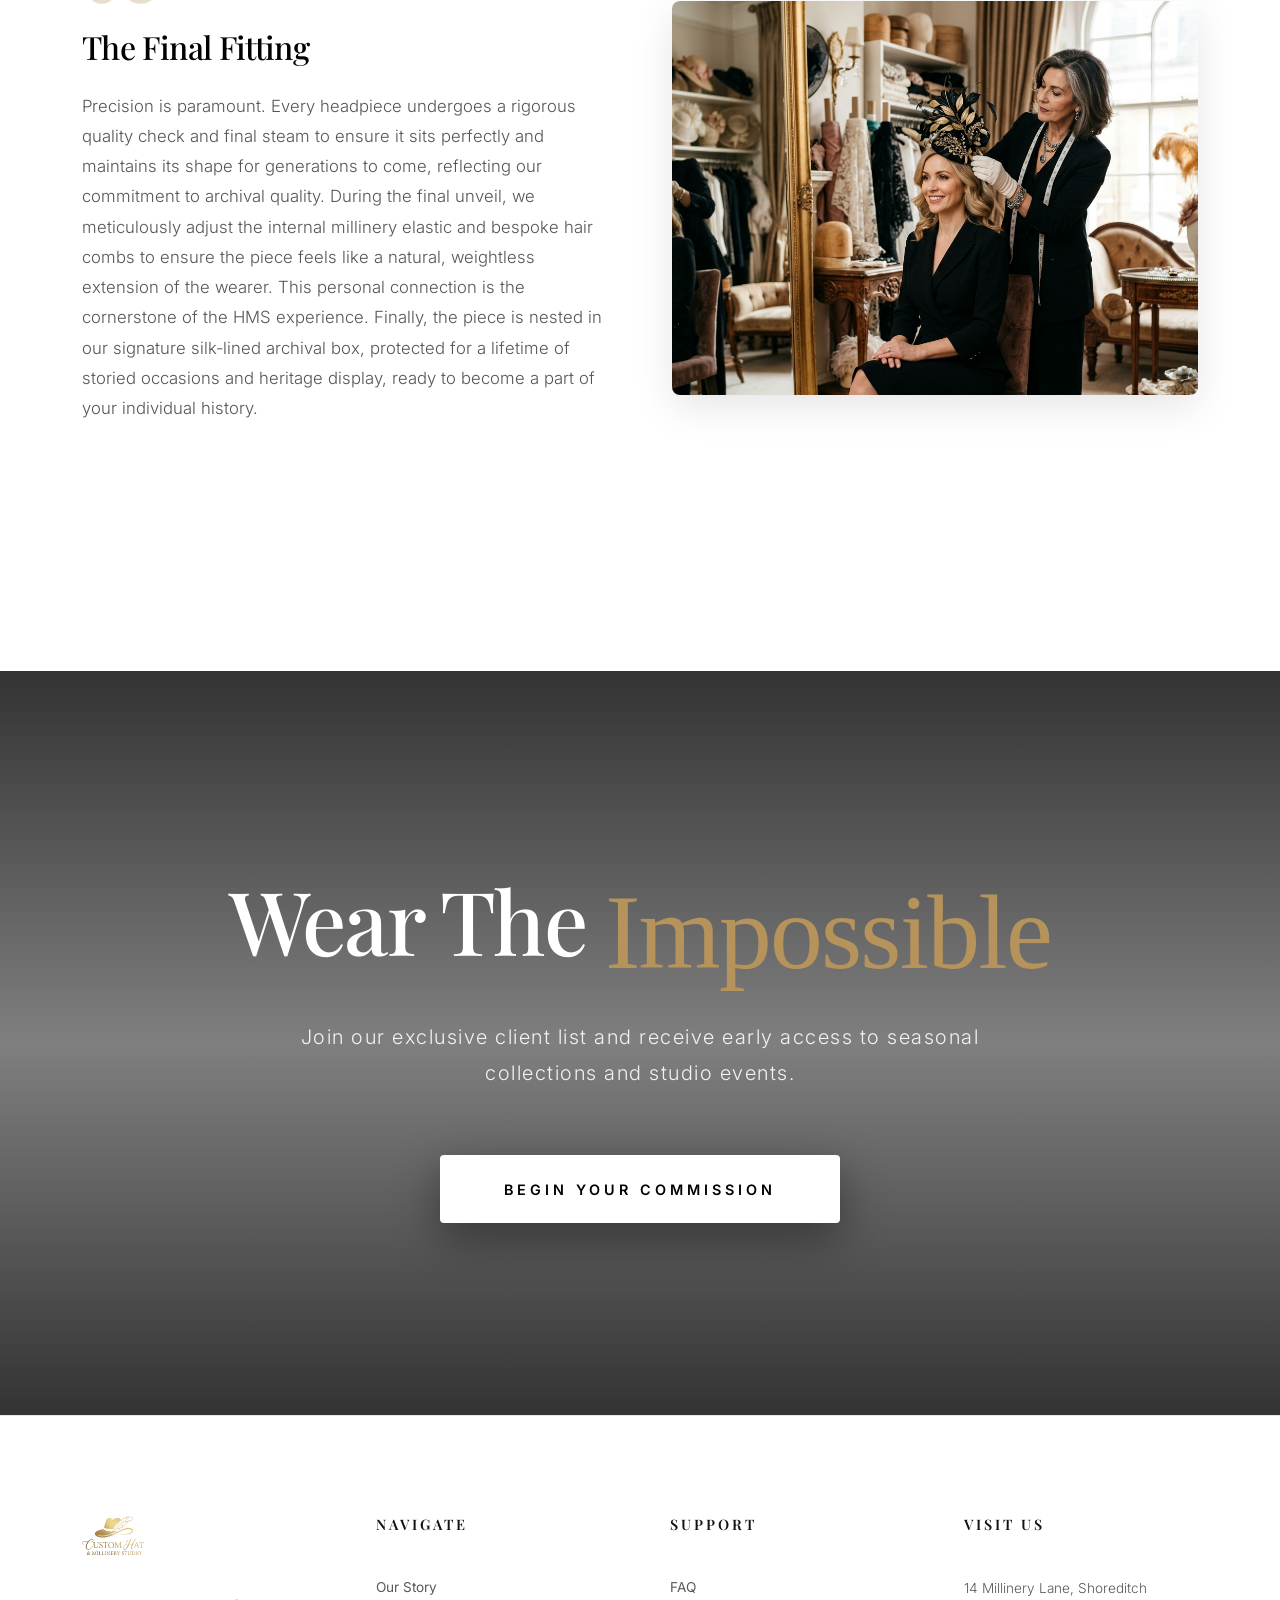
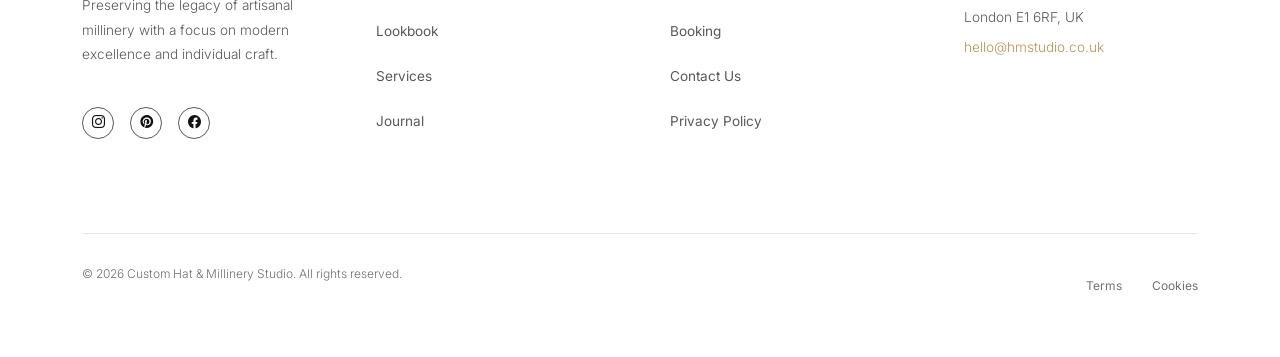
==== commit d9e7ee14: "feat: implement multi-page site structure with new service, booking, contact, and authentication pag" ====
--- a/home2.html
+++ b/home2.html
@@ -19,10 +19,10 @@
 <body>
 
   <!-- ========== PAGE LOADER ========== -->
-  <div id="page-loader"
+  <!-- <div id="page-loader"
     style="position:fixed;inset:0;background:#fff;z-index:9999;display:flex;align-items:center;justify-content:center;transition:opacity 0.6s ease;">
     <div style="font-family:'Playfair Display',serif;font-size:2rem;letter-spacing:4px;color:#121212;">HMS</div>
-  </div>
+  </div> -->
 
   <!-- ========== BACK TO TOP ========== -->
   <button class="back-to-top" aria-label="Back to top"
@@ -46,27 +46,25 @@
         <li><a class="nav-link-luxury" href="pages/blog.html">Journal</a></li>
         <li><a class="nav-link-luxury" href="pages/booking.html">Booking</a></li>
         <li><a class="nav-link-luxury" href="pages/contact.html">Contact</a></li>
-
-        <!-- Mobile Toggles (Single Row) -->
-        <li class="nav-mobile-controls">
-          <div class="mobile-toggle-item" data-theme-toggle>
-            <span class="mobile-toggle-icon theme-icon">🌙</span>
-            <span class="mobile-toggle-label theme-label">Dark</span>
-          </div>
-          <div class="mobile-toggle-item" data-rtl-toggle>
-            <span class="mobile-toggle-icon"><i class="bi bi-translate"></i></span>
-            <span class="mobile-toggle-label rtl-label">RTL</span>
-          </div>
+        <li class="nav-mobile-utility">
+          <button class="btn-toggle-hms" data-theme-toggle aria-label="Toggle Theme">
+            <span class="theme-icon"><i class="bi bi-moon-stars-fill"></i></span>
+          </button>
+          <button class="btn-toggle-hms" data-rtl-toggle aria-label="Toggle RTL">
+            <i class="bi bi-translate"></i>
+          </button>
         </li>
       </ul>
 
       <div class="nav-controls">
-        <button class="btn-toggle-ui" data-theme-toggle aria-label="Toggle Theme">
-          <span class="theme-icon">🌙</span>
-        </button>
-        <button class="btn-toggle-ui" data-rtl-toggle aria-label="Toggle RTL">
-          <span class="rtl-label">RTL Mode</span>
-        </button>
+        <div class="nav-utility-group">
+          <button class="btn-toggle-hms" data-theme-toggle>
+            <span class="theme-icon"><i class="bi bi-moon-stars-fill"></i></span>
+          </button>
+          <button class="btn-toggle-hms" data-rtl-toggle>
+            <i class="bi bi-translate"></i>
+          </button>
+        </div>
         <a href="pages/login.html" class="btn-luxury" style="padding: 0.6rem 1.5rem; font-size: 0.65rem;">Login</a>
 
         <button class="nav-hamburger" aria-label="Menu Toggle">
--- a/assets/css/style.css
+++ b/assets/css/style.css
@@ -484,6 +484,8 @@
 }
 
 .navbar-brand {
+  flex: 1;
+  /* Balance with controls for perfect centering */
   font-family: var(--ff-script);
   font-size: 2.2rem;
   color: var(--clr-heading) !important;
@@ -533,11 +535,28 @@
   width: 100%;
 }
 
+/* Tablet Spacing Optimization (1100px) */
+@media (max-width: 1100px) {
+  .nav-links {
+    gap: 1rem !important;
+    /* Narrower gap for tablets */
+  }
+
+  .nav-link-luxury {
+    font-size: 0.65rem !important;
+    letter-spacing: 1px !important;
+  }
+}
+
 /* Toggle Controls */
 .nav-controls {
+  flex: 1;
+  /* Balance with logo for perfect centering */
   display: flex;
   gap: 1.2rem;
   align-items: center;
+  justify-content: flex-end;
+  /* Align icons/login to the right */
 }
 
 .btn-toggle-ui {
@@ -830,6 +849,15 @@
     left: 0;
   }
 
+  .nav-links .nav-link-luxury {
+    text-align: left !important;
+    width: auto !important;
+  }
+
+  .nav-mobile-utility {
+    display: flex !important;
+  }
+
   .nav-hamburger {
     display: flex !important;
   }
@@ -1429,20 +1457,93 @@
   color: var(--clr-accent) !important;
 }
 
-.btn-toggle-ui {
-  border-color: var(--clr-border) !important;
-  color: var(--clr-text) !important;
-  transition: all 0.3s ease;
-}
-
-.luxury-nav .btn-toggle-ui {
-  color: #fff !important;
-  border-color: rgba(255, 255, 255, 0.2) !important;
-}
-
-[data-theme="dark"] .btn-toggle-ui {
-  color: #fff !important;
-  border-color: rgba(255, 255, 255, 0.2) !important;
+/* ============================================================
+   HMS PREMIUM TOGGLE SYSTEM (Consolidated)
+   ============================================================ */
+.nav-utility-group {
+  display: flex !important;
+  align-items: center !important;
+  gap: 12px !important;
+  margin-right: 15px !important;
+}
+
+.nav-utility-group {
+  display: flex !important;
+  align-items: center !important;
+  background: rgba(255, 255, 255, 0.03) !important;
+  border: 1px solid rgba(255, 255, 255, 0.1) !important;
+  border-radius: 30px !important;
+  padding: 4px !important;
+  gap: 4px !important;
+  margin-right: 20px !important;
+  backdrop-filter: blur(10px) !important;
+  transition: all 0.4s ease !important;
+}
+
+.nav-utility-group:hover {
+  border-color: rgba(181, 147, 91, 0.3) !important;
+  background: rgba(255, 255, 255, 0.05) !important;
+}
+
+.btn-toggle-hms {
+  background: transparent !important;
+  border: none !important;
+  color: rgba(255, 255, 255, 0.5) !important;
+  width: 38px !important;
+  height: 38px !important;
+  border-radius: 50% !important;
+  display: flex !important;
+  align-items: center !important;
+  justify-content: center !important;
+  cursor: pointer !important;
+  transition: all 0.4s cubic-bezier(0.16, 1, 0.3, 1) !important;
+  font-size: 1.05rem !important;
+  padding: 0 !important;
+  position: relative !important;
+}
+
+.btn-toggle-hms:hover {
+  color: var(--clr-brand-gold) !important;
+  background: rgba(181, 147, 91, 0.1) !important;
+  transform: scale(1.1) !important;
+}
+
+.btn-toggle-hms.active-rtl {
+  color: var(--clr-brand-gold) !important;
+  background: rgba(181, 147, 91, 0.1) !important;
+}
+
+/* Tooltip & Text Removal */
+.btn-toggle-hms::after,
+.btn-toggle-hms::before {
+  display: none !important;
+  content: none !important;
+}
+
+.nav-mobile-controls {
+  display: none !important;
+}
+
+@media (max-width: 992px) {
+  .nav-utility-group {
+    display: none !important;
+  }
+}
+
+/* Mobile Utility Group (Inside Hamburger) */
+.nav-mobile-utility {
+  display: none !important;
+  align-items: center !important;
+  justify-content: flex-start !important;
+  gap: 1.5rem !important;
+  margin-top: 2rem !important;
+  padding-top: 2rem !important;
+  border-top: 1px solid rgba(181, 147, 91, 0.2) !important;
+  width: 100% !important;
+}
+
+[dir="rtl"] .nav-links {
+  text-align: right !important;
 }
 
 /* ---------- Luxury Footer System ---------- */
@@ -1660,6 +1761,7 @@
 .footer-brand-logo {
   transition: opacity 0.3s ease;
 }
+
 /* ============================================================
    MOBILE NAVIGATION (HAMBURGER & DRAWER)
    ============================================================ */
@@ -1711,70 +1813,137 @@
 
 /* --- 560px Optimization --- */
 @media (max-width: 560px) {
+  .hero-inner {
+    padding: 0 1rem;
+    text-align: center;
+  }
+
   .hero-title {
-    font-size: clamp(2.5rem, 10vw, 3.5rem);
-  }
-  
+    font-size: clamp(2rem, 12vw, 3rem);
+    line-height: 1.1;
+    margin-bottom: 2rem;
+  }
+
+  .hero-eyebrow {
+    letter-spacing: 4px;
+    margin-bottom: 1rem;
+  }
+
+  .hero-inner .d-flex {
+    flex-direction: column;
+    align-items: center;
+    gap: 1rem !important;
+  }
+
+  .hero-inner .btn-luxury,
+  .hero-inner .btn-luxury-outline {
+    width: 100%;
+    max-width: 300px;
+    padding: 0.8rem 1.5rem;
+  }
+
   .section-pad {
     padding: 5rem 0;
   }
-  
+
   .footer-grid {
     gap: 30px;
+    text-align: left;
+  }
+
+  .footer-brand-logo {
+    margin: 0 0 2rem !important;
+  }
+
+  .footer-tagline {
+    margin: 0 0 2.5rem !important;
+  }
+
+  .footer-grid .d-flex.gap-3 {
+    justify-content: flex-start !important;
+  }
+
+  .footer-heading {
+    margin-bottom: 1.5rem;
+  }
+
+  .footer-list-item {
+    margin-bottom: 0.8rem;
+  }
+
+  /* Process Step Stacking */
+  .process-step {
+    flex-direction: column !important;
+    gap: 2.5rem !important;
+    text-align: left !important;
+    align-items: flex-start !important;
+  }
+
+  .process-step:nth-child(even) {
+    flex-direction: column !important;
+  }
+
+  .process-text {
+    width: 100% !important;
+  }
+
+  .process-number {
+    margin: 0 0 1.5rem !important;
   }
 }
 
 /* --- 465px Optimization --- */
 @media (max-width: 465px) {
   .nav-container {
-    padding: 0 1.2rem;
-  }
-  
+    padding: 0 1rem;
+  }
+
   .navbar-brand {
-    font-size: 1.4rem !important;
-  }
-  
+    font-size: 1.2rem !important;
+    letter-spacing: 2px !important;
+  }
+
   .studio-logo {
-    height: 32px;
-  }
-  
-  .btn-toggle-ui {
-    padding: 0.4rem 0.7rem;
-    font-size: 0.6rem;
-  }
-  
+    height: 28px;
+  }
+
   .nav-controls {
-    gap: 0.8rem;
-  }
-  
+    gap: 0.6rem;
+  }
+
+  .nav-utility-group {
+    display: none !important;
+    /* Hide on mobile header, moved to sidebar */
+  }
+
   .btn-luxury {
-    padding: 0.5rem 1.2rem !important;
+    padding: 0.5rem 1rem !important;
     font-size: 0.6rem !important;
+    letter-spacing: 1.5px !important;
   }
 }
 
 /* --- 365px Optimization --- */
 @media (max-width: 365px) {
   .nav-container {
-    padding: 0 0.8rem;
-  }
-  
+    padding: 0 0.7rem;
+  }
+
   .navbar-brand span {
-    display: none; /* Hide brand text on very small screens, keep logo */
-  }
-  
+    display: none;
+  }
+
   .nav-controls {
-    gap: 0.5rem;
-  }
-  
-  .btn-toggle-ui .rtl-label {
-    display: none; /* Only show icon/minimal toggle */
-  }
-  
-  .btn-toggle-ui {
-    padding: 0.4rem;
-    min-width: 32px;
-    justify-content: center;
+    gap: 0.4rem;
+  }
+
+  .hero-title {
+    font-size: 2.2rem;
+  }
+
+  .badge-luxury {
+    padding: 0.4rem 1rem;
+    font-size: 0.55rem;
   }
 }
 
@@ -1840,8 +2009,8 @@
     line-height: 1;
   }
 
-  /* Hide header toggles on mobile to declutter */
-  .nav-controls .btn-toggle-ui {
+  /* Hide header utility group on mobile to declutter */
+  .nav-controls .nav-utility-group {
     display: none !important;
   }
-}
+}
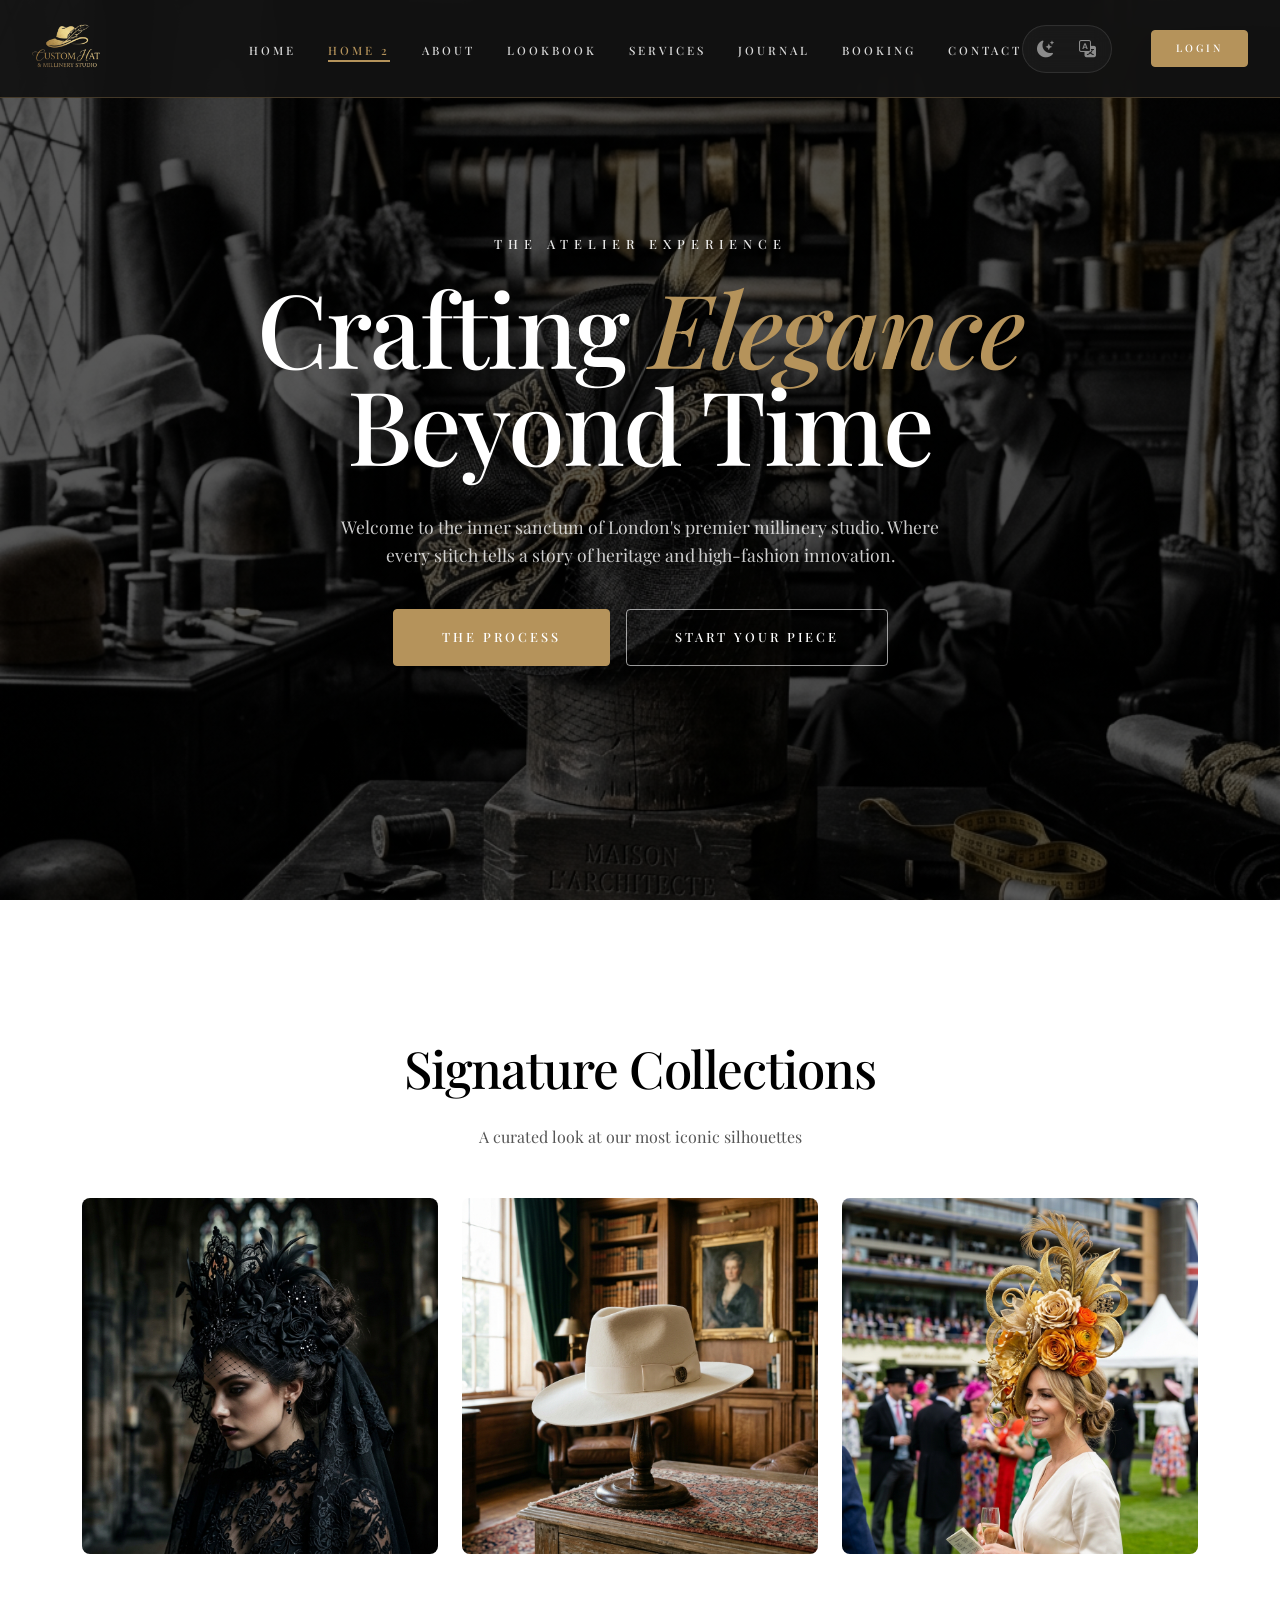
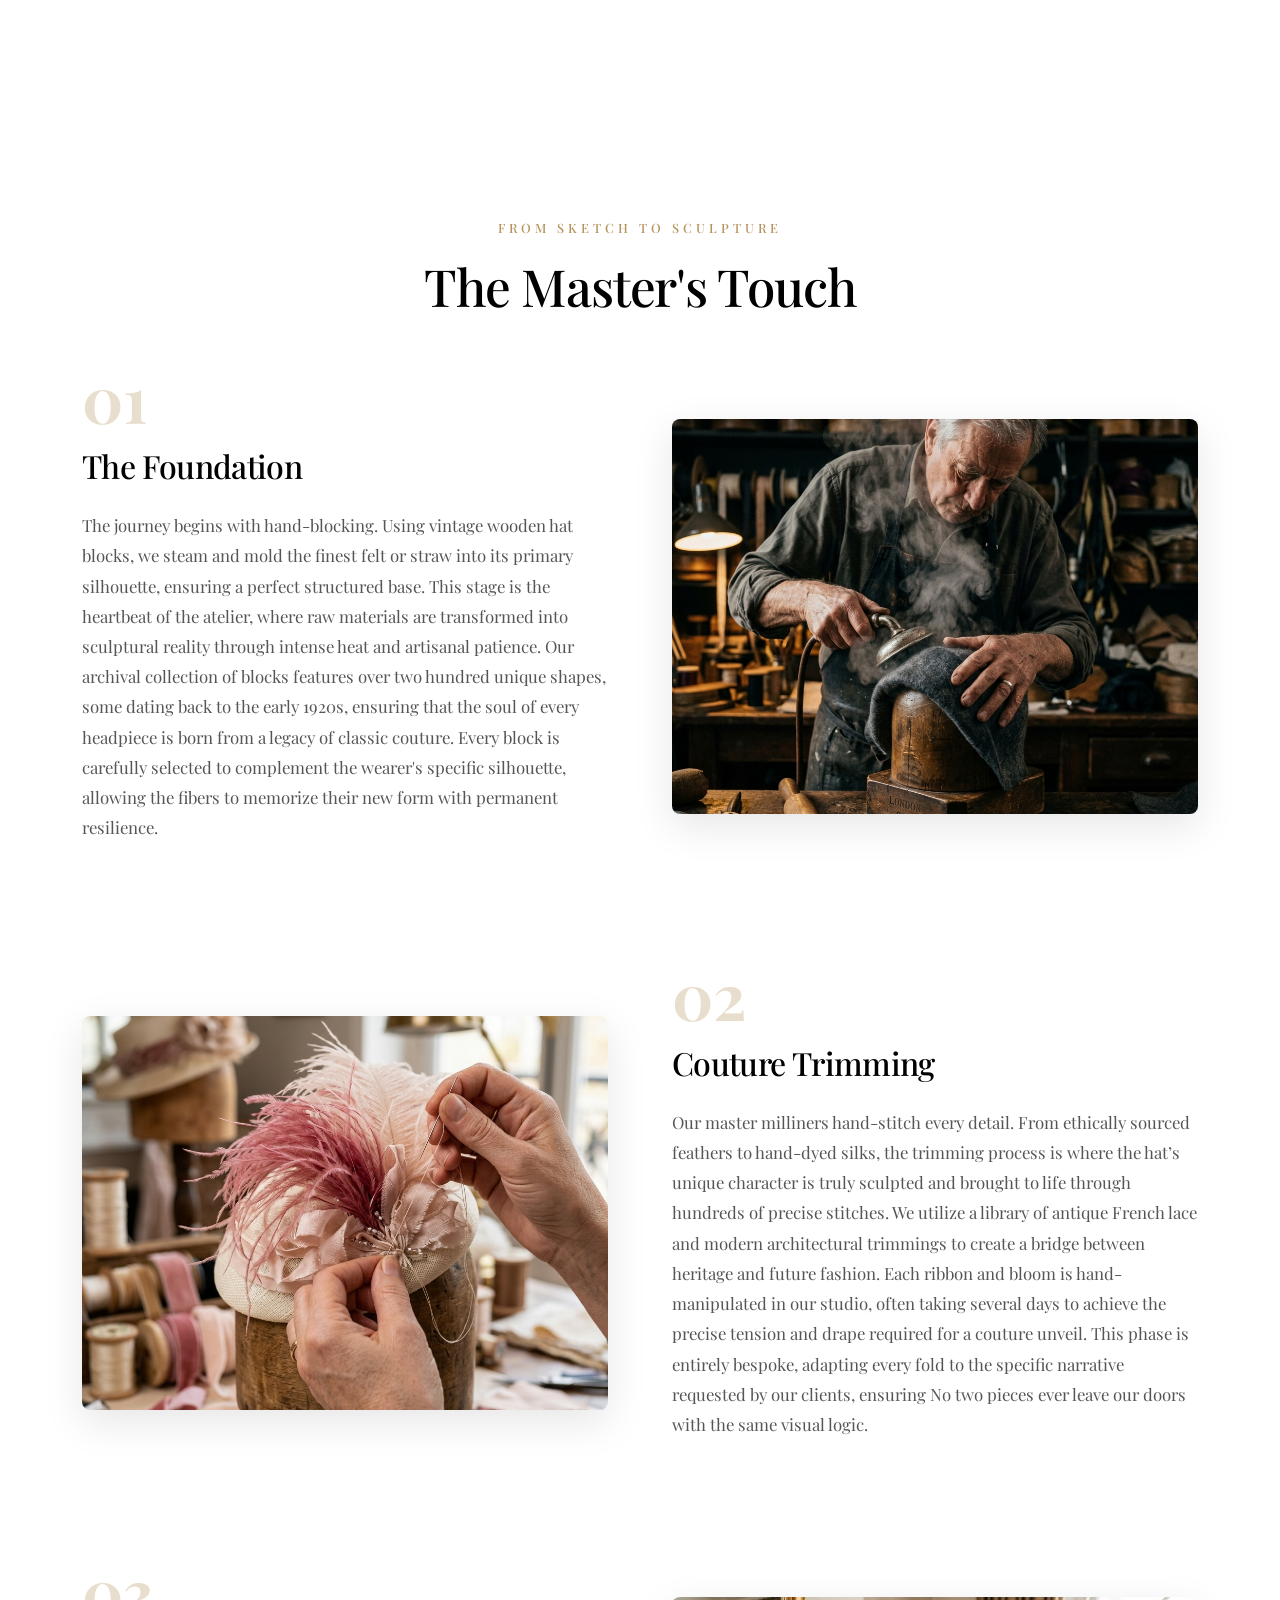
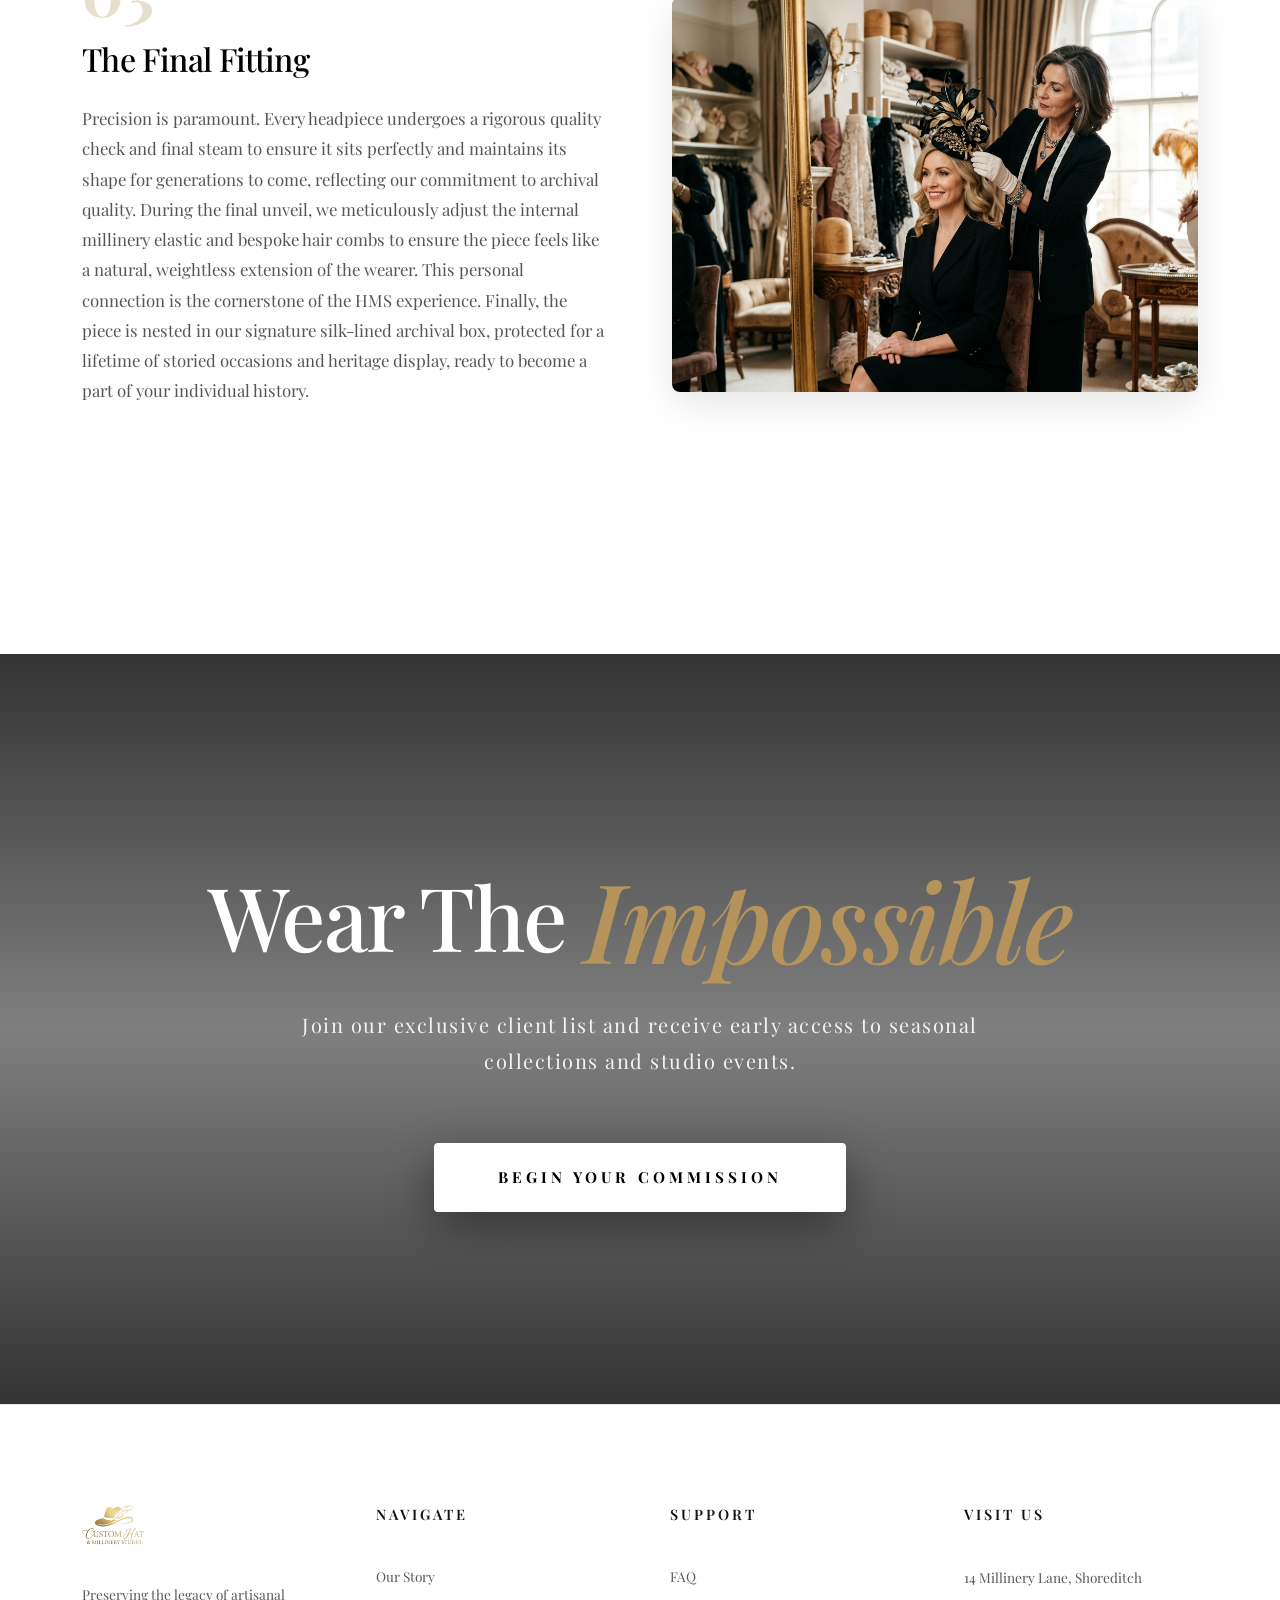
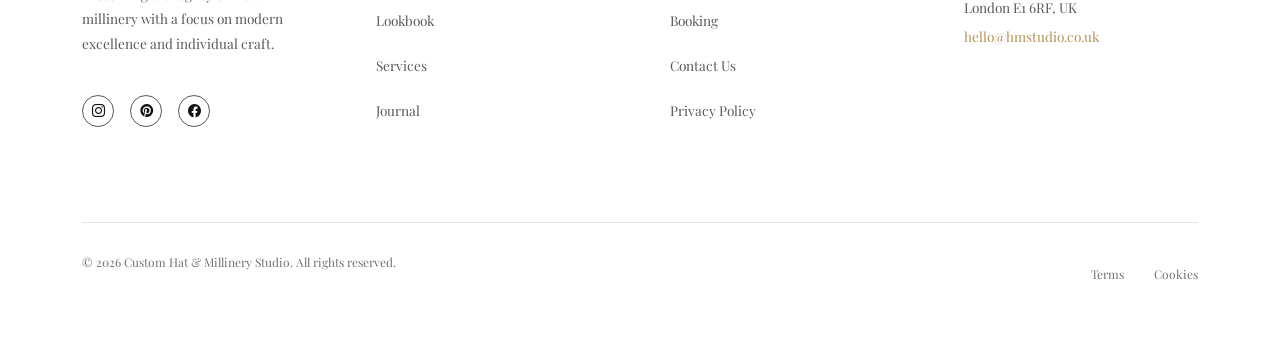
==== commit e128dde6: "feat: implement lookbook page and add essential site pages including blog, contact, faq, booking, ab" ====
--- a/home2.html
+++ b/home2.html
@@ -147,7 +147,7 @@
     <div class="container">
       <div class="text-center mb-5 reveal">
         <span
-          style="font-family:var(--ff-sans);font-size:0.7rem;letter-spacing:4px;text-transform:uppercase;color:var(--clr-accent);margin-bottom:1rem;display:block;">From
+          style="font-size:0.8rem;letter-spacing:4px;text-transform:uppercase;color:var(--clr-accent);margin-bottom:1rem;display:block;font-weight:var(--fw-medium);">From
           Sketch to Sculpture</span>
         <h2 style="font-size:3.2rem;">The Master's Touch</h2>
       </div>
--- a/assets/css/style.css
+++ b/assets/css/style.css
@@ -27,8 +27,9 @@
   --clr-brand-gold: #b5935b;
   --clr-brand-gold-rgb: 181, 147, 91;
 
-  /* Typography (Overrides from typography.css) */
-  --ff-script: 'Pinyon Script', cursive;
+  /* Typography (Unified to Playfair Display) */
+  --ff-primary: 'Playfair Display', serif;
+  --ff-heading: 'Playfair Display', serif;
 
   /* Layout & Animation */
   --container-width: 1400px;
@@ -92,6 +93,8 @@
   scroll-behavior: smooth;
   font-size: 16px;
   overflow-x: hidden;
+  width: 100%;
+  position: relative;
 }
 
 body {
@@ -101,6 +104,9 @@
   line-height: var(--lh-base);
   transition: background-color var(--transition), color var(--transition);
   -webkit-font-smoothing: antialiased;
+  overflow-x: hidden;
+  width: 100%;
+  position: relative;
 }
 
 /* RTL Global Support */
@@ -134,7 +140,7 @@
 }
 
 .script-font {
-  font-family: var(--ff-script);
+  font-style: italic;
   font-size: 1.4em;
 }
 
@@ -229,20 +235,21 @@
 }
 
 .auth-title {
-  font-family: var(--ff-serif);
-  font-size: 2.4rem;
+  font-family: var(--ff-heading);
+  font-size: 2.8rem;
+  font-weight: var(--fw-bold);
   margin-bottom: 0.5rem;
   text-align: center;
 }
 
 .auth-subtitle {
-  font-family: var(--ff-sans);
   font-size: 0.85rem;
   color: var(--clr-text-muted);
   text-align: center;
   margin-bottom: 2.5rem;
-  letter-spacing: 1px;
+  letter-spacing: 2px;
   text-transform: uppercase;
+  font-weight: var(--fw-medium);
 }
 
 .form-group {
@@ -251,9 +258,8 @@
 
 .form-label {
   display: block;
-  font-family: var(--ff-sans);
-  font-size: 0.72rem;
-  font-weight: 500;
+  font-size: 0.75rem;
+  font-weight: var(--fw-semibold);
   letter-spacing: 1.5px;
   text-transform: uppercase;
   margin-bottom: 0.6rem;
@@ -266,8 +272,7 @@
   background: var(--clr-bg-alt);
   border: 1px solid var(--clr-border);
   border-radius: var(--radius-sm);
-  font-family: var(--ff-sans);
-  font-size: 0.9rem;
+  font-size: 0.95rem;
   color: var(--clr-text);
   transition: all var(--transition);
 }
@@ -287,8 +292,7 @@
 .auth-footer {
   margin-top: 2.5rem;
   text-align: center;
-  font-family: var(--ff-sans);
-  font-size: 0.85rem;
+  font-size: 0.9rem;
   color: var(--clr-text-muted);
 }
 
@@ -370,9 +374,8 @@
   background: var(--clr-surface);
   border: 1px solid var(--clr-border);
   border-radius: var(--radius-sm);
-  font-family: var(--ff-sans);
-  font-size: 0.82rem;
-  font-weight: 500;
+  font-size: 0.85rem;
+  font-weight: var(--fw-medium);
   color: var(--clr-text);
   transition: all var(--transition);
   text-decoration: none;
@@ -392,12 +395,11 @@
 /* ---------- Buttons & Interactions ---------- */
 .btn-luxury {
   display: inline-block;
-  padding: 1rem 2.8rem;
+  padding: 1.1rem 3rem;
   background: var(--clr-brand-gold);
   color: #fff;
-  font-family: var(--ff-sans);
   font-size: 0.8rem;
-  font-weight: 500;
+  font-weight: var(--fw-medium);
   letter-spacing: 3px;
   text-transform: uppercase;
   border: 1px solid var(--clr-brand-gold);
@@ -433,13 +435,12 @@
 
 .btn-luxury-outline {
   display: inline-block;
-  padding: 1rem 2.8rem;
+  padding: 1.1rem 3rem;
   background: transparent;
   color: #fff;
   border: 1.5px solid rgba(255, 255, 255, 0.6);
-  font-family: var(--ff-sans);
   font-size: 0.8rem;
-  font-weight: 500;
+  font-weight: var(--fw-medium);
   letter-spacing: 3px;
   text-transform: uppercase;
   border-radius: var(--radius-sm);
@@ -483,16 +484,28 @@
   justify-content: space-between;
 }
 
+@media (max-width: 992px) {
+  .nav-container {
+    padding: 0 1.5rem;
+  }
+}
+
+@media (max-width: 576px) {
+  .nav-container {
+    padding: 0 1.25rem;
+  }
+}
+
 .navbar-brand {
   flex: 1;
   /* Balance with controls for perfect centering */
-  font-family: var(--ff-script);
   font-size: 2.2rem;
+  font-weight: var(--fw-bold);
   color: var(--clr-heading) !important;
   display: flex;
   align-items: center;
   padding-bottom: 5px;
-  /* Adjusting for the script font's baseline */
+  /* Adjusting for the baseline */
 }
 
 .nav-links {
@@ -504,11 +517,10 @@
 }
 
 .nav-link-luxury {
-  font-family: var(--ff-sans);
-  font-size: 0.72rem;
-  font-weight: 500;
+  font-size: 0.75rem;
+  font-weight: var(--fw-medium);
   text-transform: uppercase;
-  letter-spacing: 1.8px;
+  letter-spacing: 2px;
   position: relative;
   color: var(--clr-text-muted);
   white-space: nowrap;
@@ -646,8 +658,8 @@
 
 .hero-eyebrow {
   display: block;
-  font-family: var(--ff-sans);
-  font-size: 0.72rem;
+  font-size: 0.8rem;
+  font-weight: var(--fw-medium);
   letter-spacing: 6px;
   text-transform: uppercase;
   color: #ffffff;
@@ -764,9 +776,9 @@
 }
 
 .hat-card-price {
-  font-family: var(--ff-sans);
-  font-weight: 300;
+  font-weight: var(--fw-light);
   color: var(--clr-accent);
+  letter-spacing: 1px;
 }
 
 /* ============================================================
@@ -786,17 +798,16 @@
 }
 
 .footer-brand {
-  font-family: var(--ff-script);
   font-size: 2.8rem;
+  font-weight: var(--fw-bold);
   margin-bottom: 1rem;
   display: block;
 }
 
 .footer-link {
   display: block;
-  font-family: var(--ff-sans);
-  font-size: 0.88rem;
-  font-weight: 400;
+  font-size: 0.9rem;
+  font-weight: var(--fw-regular);
   color: var(--clr-text-muted);
   margin-bottom: 0.8rem;
 }
@@ -849,9 +860,45 @@
     left: 0;
   }
 
+  .section-pad,
+  .craftsmanship-section,
+  .process-section,
+  .section-bg-services,
+  .section-bg-philosophy {
+    text-align: center !important;
+  }
+
+  .section-pad .divider-gold,
+  .craftsmanship-section .divider-gold,
+  .section-bg-services .divider-gold,
+  .section-bg-philosophy .divider-gold {
+    margin: 2rem auto !important;
+  }
+
+  .hero-inner .d-flex,
+  .section-pad .d-flex {
+    justify-content: center !important;
+  }
+
+  .craft-list {
+    display: inline-block;
+    text-align: left;
+    margin: 0 auto;
+  }
+
+  .testimonial-snippet {
+    border-left: none !important;
+    border-top: 2px solid var(--clr-accent);
+    border-bottom: 2px solid var(--clr-accent);
+    padding: 2.5rem 0 !important;
+    margin: 3rem auto !important;
+    max-width: 90%;
+  }
+
   .nav-links .nav-link-luxury {
-    text-align: left !important;
-    width: auto !important;
+    text-align: center !important;
+    width: 100% !important;
+    font-size: 0.85rem !important;
   }
 
   .nav-mobile-utility {
@@ -943,8 +990,8 @@
 }
 
 .process-number {
-  font-family: var(--ff-serif);
   font-size: 4rem;
+  font-weight: var(--fw-bold);
   color: var(--clr-accent-gold);
   line-height: 1;
   margin-bottom: 1rem;
@@ -988,15 +1035,15 @@
 }
 
 .collection-title {
-  font-family: var(--ff-serif);
   font-size: 1.8rem;
+  font-weight: var(--fw-semibold);
   color: #fff;
   margin-bottom: 0.5rem;
 }
 
 .collection-link {
-  font-family: var(--ff-sans);
   font-size: 0.75rem;
+  font-weight: var(--fw-medium);
   letter-spacing: 2px;
   color: var(--clr-accent-gold);
   text-transform: uppercase;
@@ -1032,6 +1079,28 @@
   height: 80%;
   border: 1.5px solid var(--clr-accent);
   z-index: 1;
+  transition: all 0.4s ease;
+}
+
+@media (max-width: 992px) {
+  .craft-img-wrapper {
+    margin: 0 auto 3rem !important;
+    max-width: 500px;
+  }
+
+  .gold-accent-border {
+    width: 90% !important;
+    height: 90% !important;
+    top: 5% !important;
+    left: 5% !important;
+    right: auto !important;
+    bottom: auto !important;
+  }
+
+  .process-img {
+    margin: 0 auto 2rem !important;
+    max-width: 500px;
+  }
 }
 
 .craft-list {
@@ -1040,8 +1109,7 @@
 }
 
 .craft-list li {
-  font-family: var(--ff-serif);
-  font-size: 1.1rem;
+  font-size: 1.15rem;
   margin-bottom: 1rem;
   padding-left: 2rem;
   position: relative;
@@ -1084,23 +1152,22 @@
 }
 
 .img-caption {
-  font-family: var(--ff-sans);
-  font-size: 0.7rem;
+  font-size: 0.75rem;
   color: var(--clr-text-muted);
   text-transform: uppercase;
-  letter-spacing: 1px;
+  letter-spacing: 1.5px;
   margin-top: 1rem;
   display: block;
 }
 
 .testimonial-snippet {
-  font-family: var(--ff-serif);
   font-style: italic;
-  font-size: 1.4rem;
+  font-size: 1.5rem;
   color: var(--clr-accent-gold);
   border-left: 2px solid var(--clr-accent);
   padding-left: 2rem;
   margin: 3rem 0;
+  line-height: 1.6;
 }
 
 .divider-gold {
@@ -1183,13 +1250,13 @@
 .quote-section {
   padding: 5rem 0;
   text-align: center;
-  font-family: var(--ff-serif);
   font-style: italic;
-  font-size: 2rem;
+  font-size: 2.2rem;
   color: var(--clr-accent-gold);
   border-top: 1px solid var(--clr-border);
   border-bottom: 1px solid var(--clr-border);
   margin: 4rem 0;
+  line-height: 1.4;
 }
 
 .craft-step-block {
@@ -1302,8 +1369,8 @@
 }
 
 .lookbook-card-title {
-  font-family: var(--ff-serif);
-  font-size: 1.4rem;
+  font-size: 1.5rem;
+  font-weight: var(--fw-semibold);
   color: #fff;
   margin-bottom: 0.5rem;
 }
@@ -1393,10 +1460,9 @@
 }
 
 .luxury-nav .navbar-brand {
-  color: #b5935b !important;
-  /* Signature HMS Gold */
-  font-family: 'Playfair Display', serif !important;
-  font-weight: 700 !important;
+  color: #b5935b !important; /* Signature HMS Gold */
+  font-family: var(--ff-heading) !important;
+  font-weight: var(--fw-bold) !important;
   font-size: 1.8rem !important;
   text-transform: uppercase !important;
   letter-spacing: 4px !important;
@@ -1532,14 +1598,33 @@
 
 /* Mobile Utility Group (Inside Hamburger) */
 .nav-mobile-utility {
-  display: none !important;
-  align-items: center !important;
-  justify-content: flex-start !important;
-  gap: 1.5rem !important;
-  margin-top: 2rem !important;
-  padding-top: 2rem !important;
-  border-top: 1px solid rgba(181, 147, 91, 0.2) !important;
-  width: 100% !important;
+  display: none; /* Default hidden, shown in media query */
+  align-items: center;
+  justify-content: center;
+  gap: 1.5rem;
+  margin-top: 2.5rem;
+  padding-top: 2.5rem;
+  border-top: 1px solid rgba(181, 147, 91, 0.15);
+  width: 100%;
+}
+
+@media (max-width: 992px) {
+  .nav-mobile-utility {
+    display: flex !important;
+  }
+}
+
+.nav-mobile-utility .btn-toggle-hms {
+  background: rgba(255, 255, 255, 0.05) !important;
+  border: 1px solid rgba(181, 147, 91, 0.2) !important;
+  width: 48px !important;
+  height: 48px !important;
+  font-size: 1.2rem !important;
+}
+
+.nav-mobile-utility .btn-toggle-hms:hover {
+  background: rgba(181, 147, 91, 0.15) !important;
+  border-color: var(--clr-brand-gold) !important;
 }
 
 [dir="rtl"] .nav-links {
@@ -1685,21 +1770,19 @@
 }
 
 .section-cta-premium .cta-title em {
-  font-family: var(--ff-script);
-  font-style: normal;
+  font-style: italic;
   color: var(--clr-brand-gold);
-  font-size: 1.2em;
+  font-size: 1.25em;
   display: inline-block;
   transform: translateY(12px);
 }
 
 .section-cta-premium .cta-text {
-  font-family: var(--ff-sans);
   font-size: 1.25rem;
   max-width: 750px;
   margin: 0 auto 4rem;
   color: rgba(255, 255, 255, 0.9);
-  font-weight: 300;
+  font-weight: var(--fw-light);
   letter-spacing: 1.5px;
   line-height: 1.8;
 }
@@ -1709,9 +1792,8 @@
   padding: 1.4rem 4rem;
   background: #fff;
   color: #000;
-  font-family: var(--ff-sans);
-  font-size: 0.9rem;
-  font-weight: 600;
+  font-size: 0.95rem;
+  font-weight: var(--fw-bold);
   letter-spacing: 4px;
   text-transform: uppercase;
   border-radius: var(--radius-sm);
@@ -1842,25 +1924,21 @@
     padding: 0.8rem 1.5rem;
   }
 
-  .section-pad {
-    padding: 5rem 0;
-  }
-
   .footer-grid {
     gap: 30px;
-    text-align: left;
+    text-align: center !important;
   }
 
   .footer-brand-logo {
-    margin: 0 0 2rem !important;
+    margin: 0 auto 2rem !important;
   }
 
   .footer-tagline {
-    margin: 0 0 2.5rem !important;
+    margin: 0 auto 2.5rem !important;
   }
 
   .footer-grid .d-flex.gap-3 {
-    justify-content: flex-start !important;
+    justify-content: center !important;
   }
 
   .footer-heading {
@@ -1875,8 +1953,8 @@
   .process-step {
     flex-direction: column !important;
     gap: 2.5rem !important;
-    text-align: left !important;
-    align-items: flex-start !important;
+    text-align: center !important;
+    align-items: center !important;
   }
 
   .process-step:nth-child(even) {
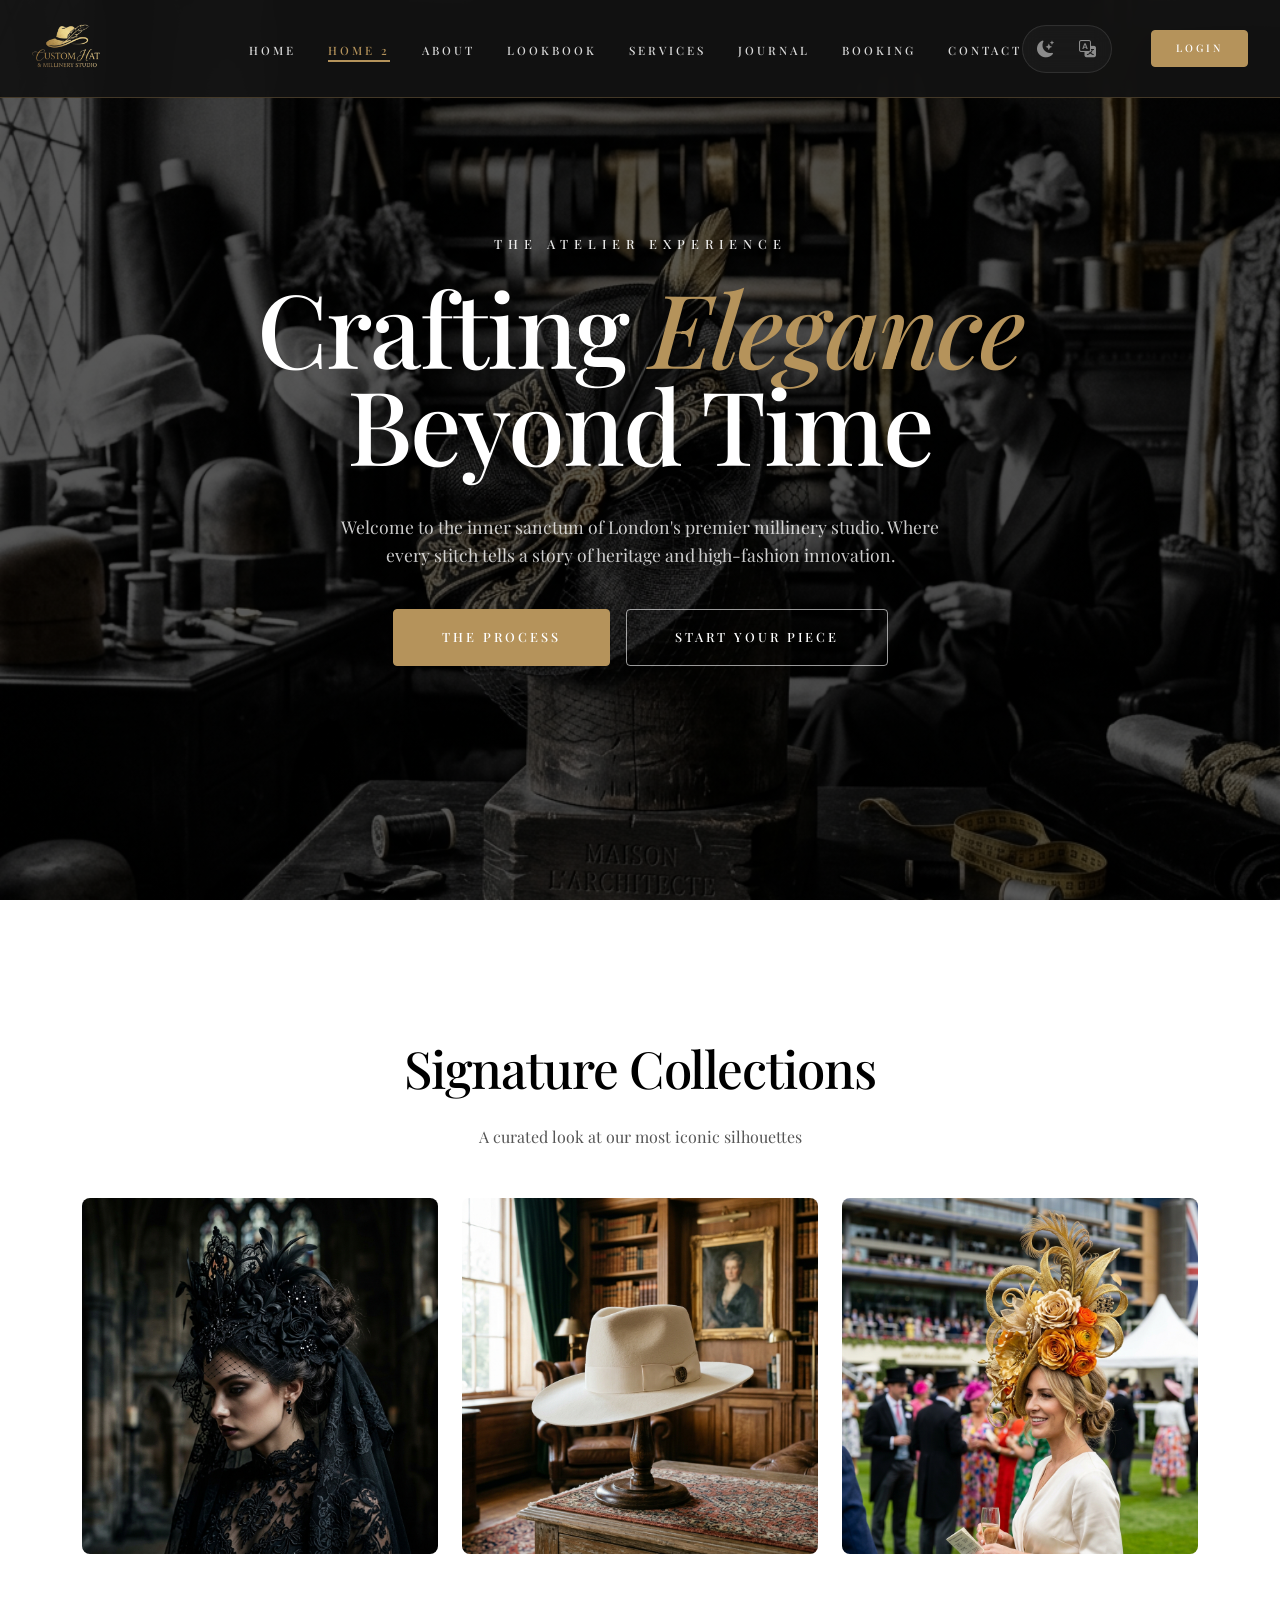
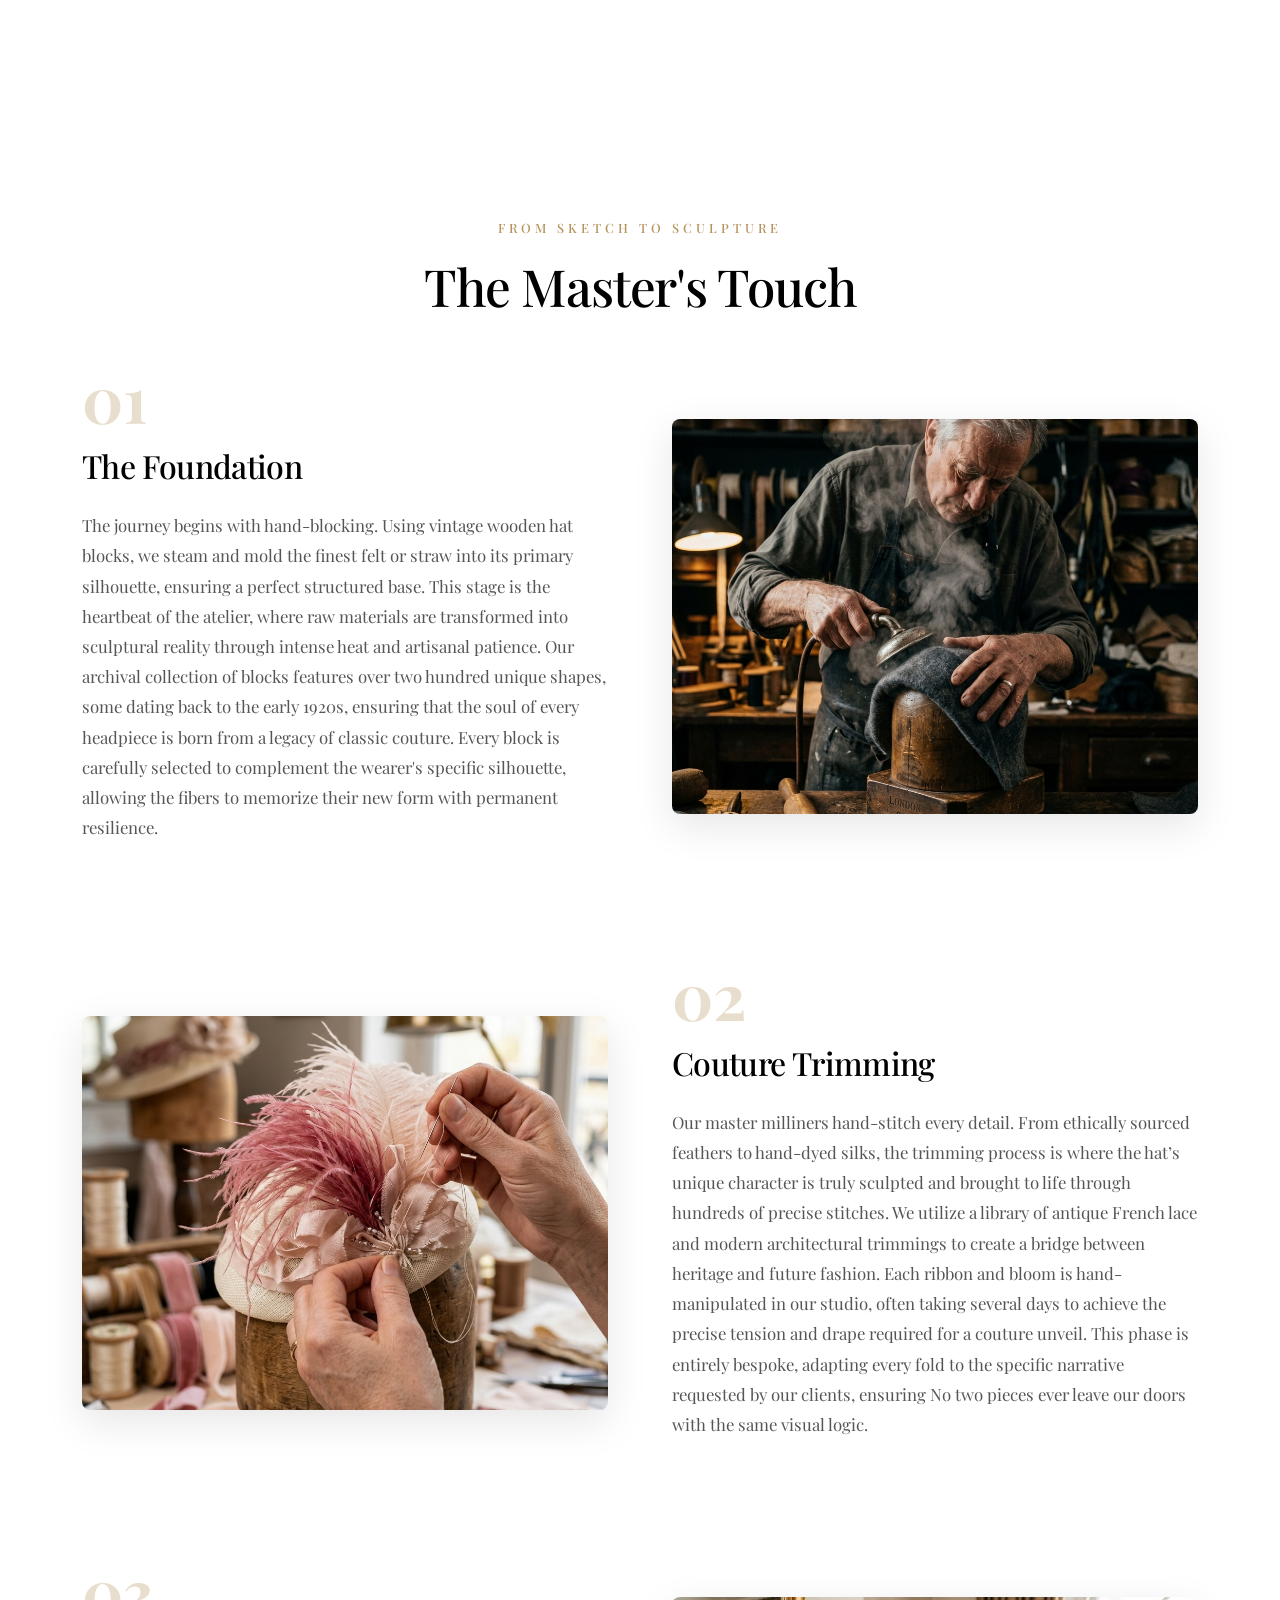
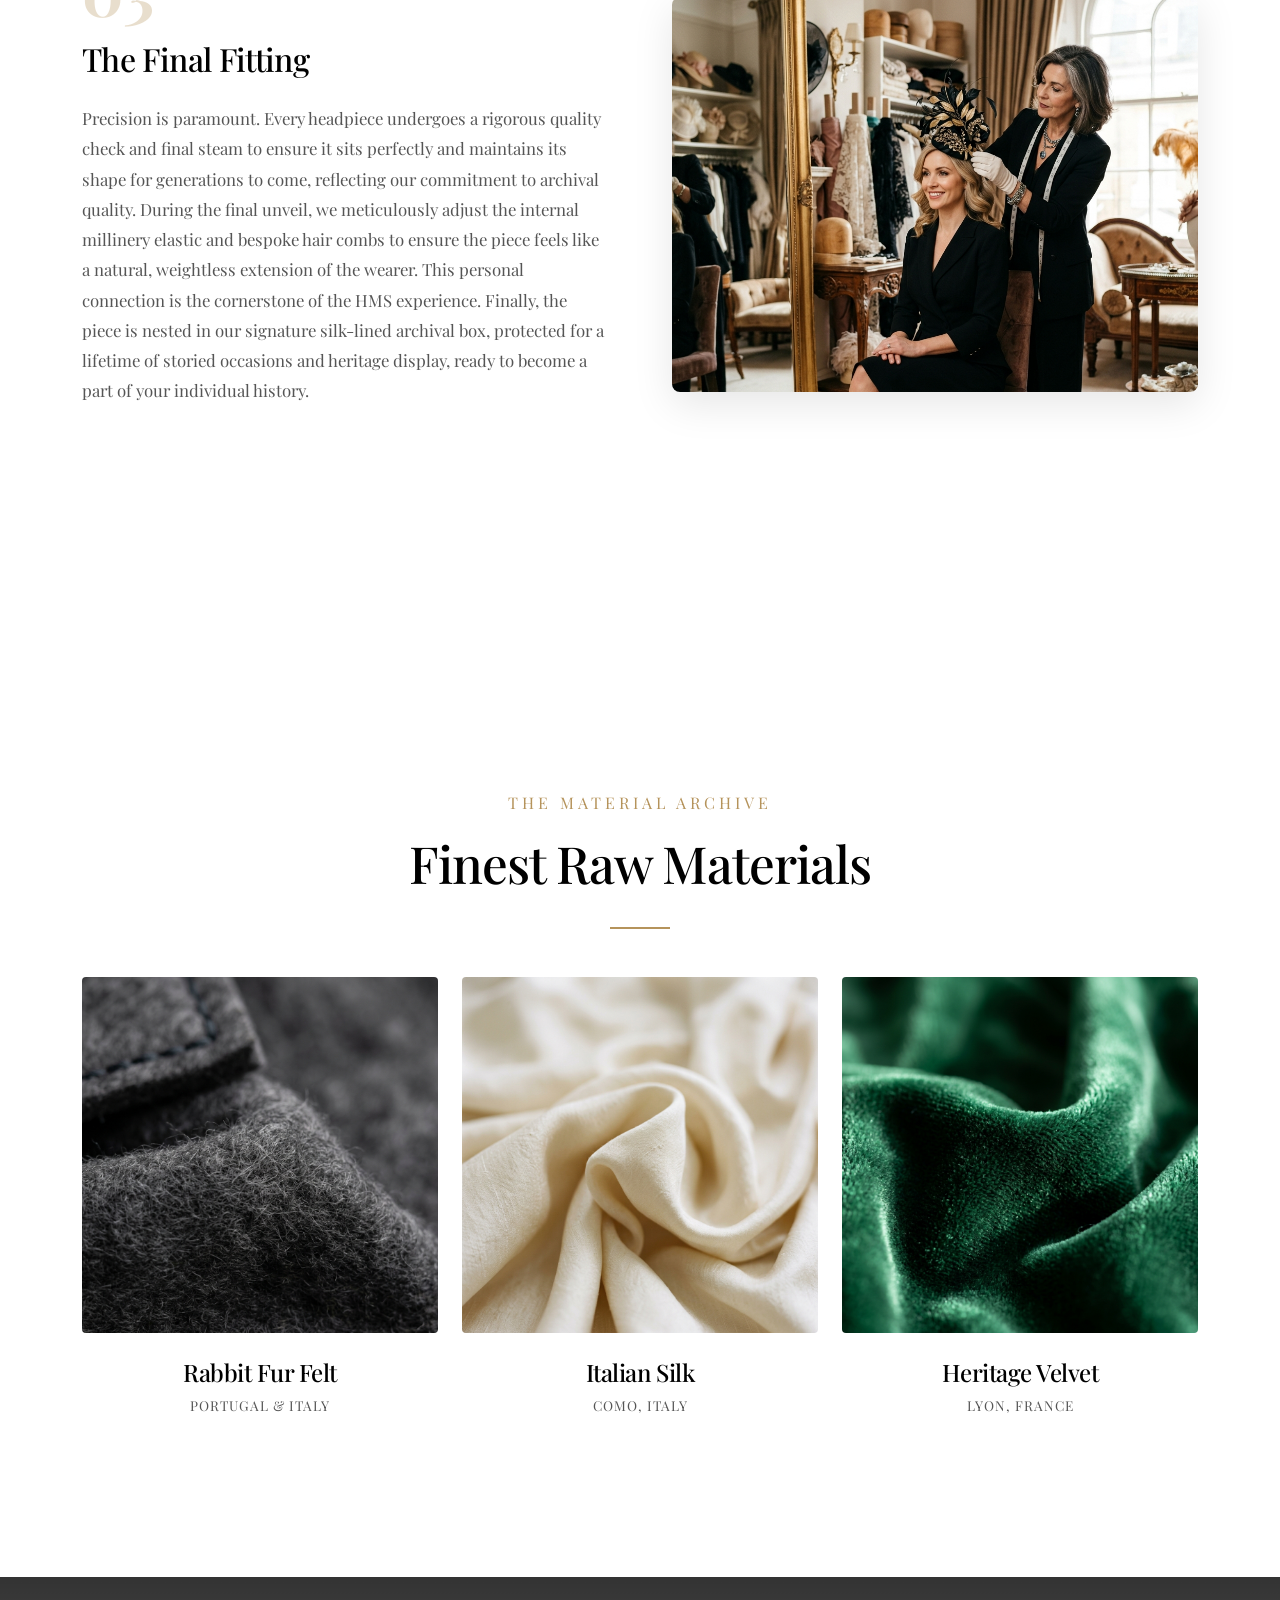
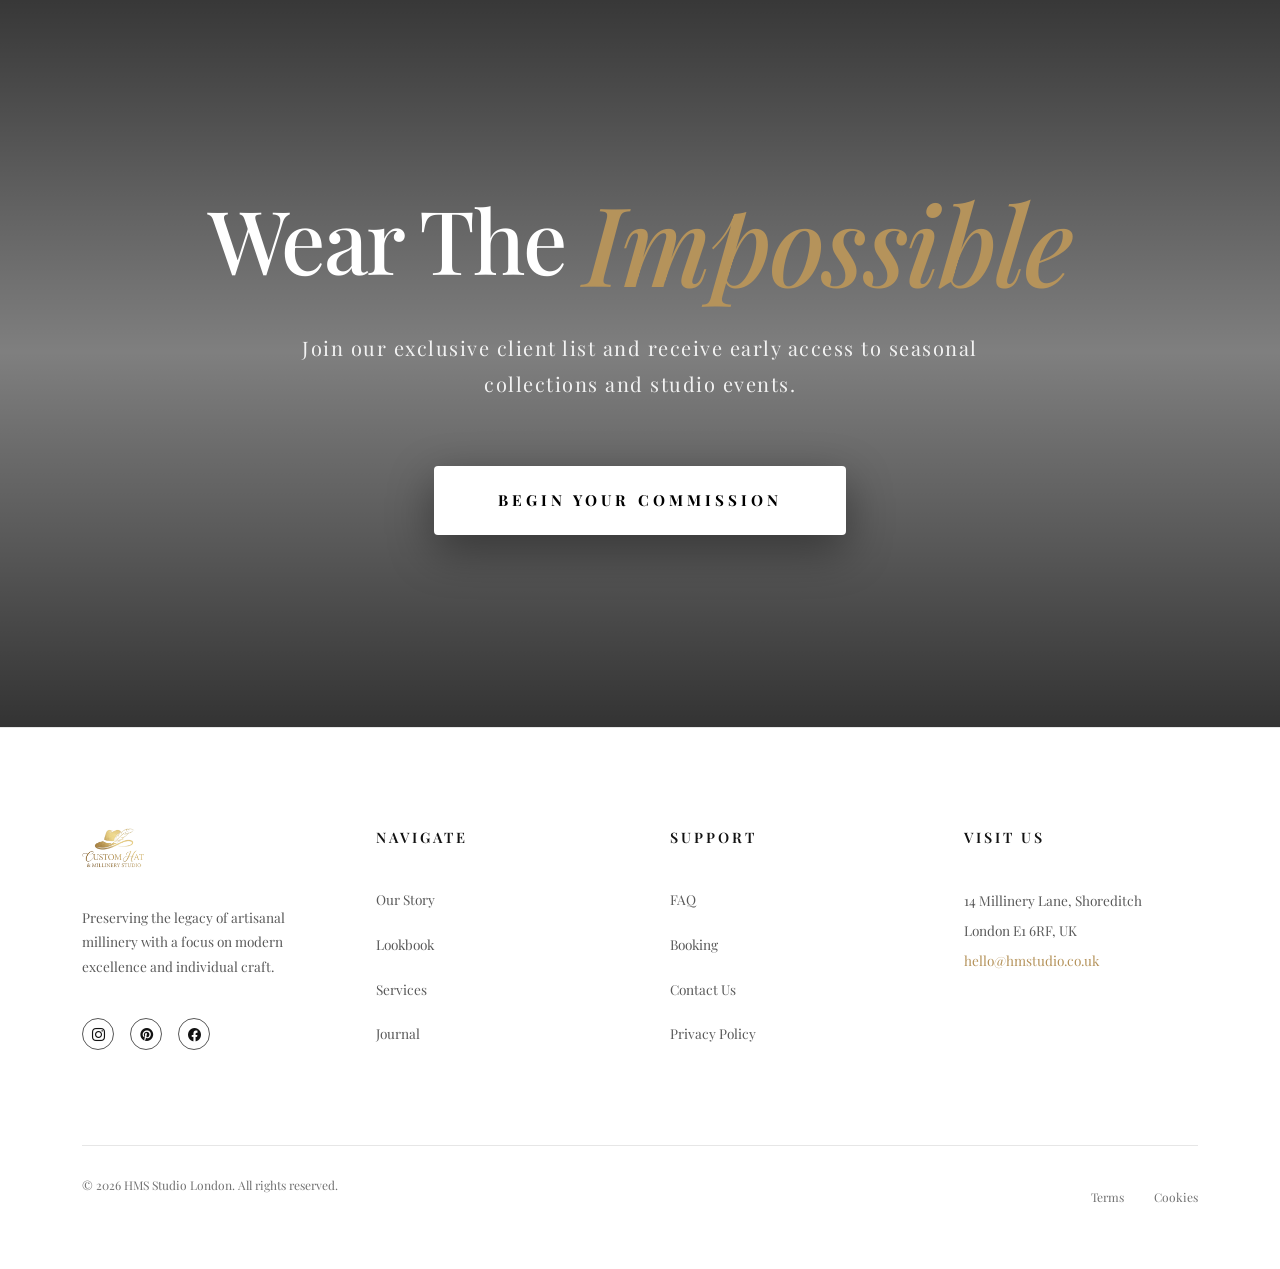
==== commit e3d9f6f7: "feat: add authentication pages and update homepage with Gifting Suite and editorial content" ====
--- a/home2.html
+++ b/home2.html
@@ -4,7 +4,7 @@
 <head>
   <meta charset="UTF-8" />
   <meta name="viewport" content="width=device-width, initial-scale=1.0" />
-  <title>The Atelier | Custom Hat & Millinery Studio</title>
+  <title>HMS Studio | The Atelier</title>
   <meta name="description"
     content="Discover the artisanal process behind Custom Hat & Millinery Studio. A deeper look at our craft and signature collections." />
 
@@ -14,6 +14,8 @@
   <link rel="stylesheet" href="https://cdn.jsdelivr.net/npm/bootstrap-icons@1.11.3/font/bootstrap-icons.min.css" />
   <!-- Custom Styles -->
   <link rel="stylesheet" href="assets/css/style.css" />
+  <!-- Favicon -->
+  <link rel="icon" type="image/png" href="assets/images/download (1).png" />
 </head>
 
 <body>
@@ -34,7 +36,7 @@
   <nav class="luxury-nav">
     <div class="nav-container">
       <a class="navbar-brand" href="index.html">
-        <img src="assets/images/download (1).png" alt="HMS Studio Logo" class="studio-logo">
+        <img src="assets/images/download (1).png" alt="HMS Studio London" class="studio-logo">
       </a>
 
       <ul class="nav-links">
@@ -214,7 +216,49 @@
     </div>
   </section>
 
+  <!-- ========== ATELIER ARCHIVE (MATERIALS) ========== -->
+  <section class="section-pad" style="background: var(--clr-bg-alt);">
+    <div class="container">
+      <div class="text-center mb-5 reveal">
+        <span style="letter-spacing:4px;text-transform:uppercase;color:var(--clr-accent);margin-bottom:1rem;display:block;">The Material Archive</span>
+        <h2 style="font-size:3.2rem;">Finest Raw Materials</h2>
+        <div class="divider-gold mx-auto"></div>
+      </div>
+
+      <div class="row g-4">
+        <div class="col-md-4 reveal">
+          <div class="archive-card" style="text-align:center;">
+            <div style="aspect-ratio:1/1; overflow:hidden; border-radius:var(--radius-sm); margin-bottom:1.5rem;">
+              <img src="assets/images/fabric_felt.png" alt="Premium Rabbit Fur Felt" style="width:100%; height:100%; object-fit:cover; transition:transform 0.6s ease;">
+            </div>
+            <h3 style="font-size:1.5rem; margin-bottom:0.5rem;">Rabbit Fur Felt</h3>
+            <p style="font-size:0.85rem; color:var(--clr-text-muted); text-transform:uppercase; letter-spacing:1px;">Portugal & Italy</p>
+          </div>
+        </div>
+        <div class="col-md-4 reveal">
+          <div class="archive-card" style="text-align:center;">
+            <div style="aspect-ratio:1/1; overflow:hidden; border-radius:var(--radius-sm); margin-bottom:1.5rem;">
+              <img src="assets/images/fabric_silk.png" alt="Italian Silk Velvet" style="width:100%; height:100%; object-fit:cover; transition:transform 0.6s ease;">
+            </div>
+            <h3 style="font-size:1.5rem; margin-bottom:0.5rem;">Italian Silk</h3>
+            <p style="font-size:0.85rem; color:var(--clr-text-muted); text-transform:uppercase; letter-spacing:1px;">Como, Italy</p>
+          </div>
+        </div>
+        <div class="col-md-4 reveal">
+          <div class="archive-card" style="text-align:center;">
+            <div style="aspect-ratio:1/1; overflow:hidden; border-radius:var(--radius-sm); margin-bottom:1.5rem;">
+              <img src="assets/images/fabric_velvet.png" alt="Ethically Sourced Feathers" style="width:100%; height:100%; object-fit:cover; transition:transform 0.6s ease;">
+            </div>
+            <h3 style="font-size:1.5rem; margin-bottom:0.5rem;">Heritage Velvet</h3>
+            <p style="font-size:0.85rem; color:var(--clr-text-muted); text-transform:uppercase; letter-spacing:1px;">Lyon, France</p>
+          </div>
+        </div>
+      </div>
+    </div>
+  </section>
+
   <!-- ========== CALL TO ACTION ========== -->
+
   <section class="section-cta-premium">
     <div class="container">
       <div class="reveal">
@@ -281,7 +325,7 @@
 
       <!-- Bottom Bar -->
       <div class="footer-bottom">
-        <p class="footer-copyright">© 2026 Custom Hat & Millinery Studio. All rights reserved.</p>
+        <p class="footer-copyright">© 2026 HMS Studio London. All rights reserved.</p>
         <div class="footer-bottom-links">
           <a href="#" class="footer-meta-link">Terms</a>
           <a href="#" class="footer-meta-link">Cookies</a>
--- a/assets/css/style.css
+++ b/assets/css/style.css
@@ -191,39 +191,27 @@
   transform: translateY(0);
 }
 
-/* ---------- Authentication Cards (Glassmorphism) ---------- */
+/* ---------- Authentication Section ---------- */
 .auth-container {
   min-height: 100vh;
   display: flex;
   align-items: center;
   justify-content: center;
-  padding: 6rem 2rem;
-  background-image: url('https://images.unsplash.com/photo-1515886657613-9f3515b0c78f?w=1600&q=80');
-  background-size: cover;
-  background-position: center;
-  position: relative;
-}
-
-.auth-container::before {
-  content: '';
-  position: absolute;
-  inset: 0;
-  background: var(--clr-overlay);
-  z-index: 1;
+  padding: 4rem 2rem;
+  background: radial-gradient(circle at center, var(--clr-bg) 0%, var(--clr-bg-alt) 100%);
+  position: relative;
 }
 
 .auth-card {
   position: relative;
   z-index: 2;
   width: 100%;
-  max-width: 480px;
-  padding: 3.5rem 2.8rem;
-  background: var(--clr-nav-bg);
-  backdrop-filter: blur(20px);
-  -webkit-backdrop-filter: blur(20px);
+  max-width: 460px;
+  padding: 4rem 3rem;
+  background: var(--clr-surface);
   border: 1px solid var(--clr-border);
-  border-radius: var(--radius-lg);
-  box-shadow: var(--shadow-md);
+  border-radius: var(--radius-md);
+  box-shadow: 0 20px 60px rgba(0, 0, 0, 0.03);
 }
 
 .auth-card .navbar-brand {
@@ -236,9 +224,9 @@
 
 .auth-title {
   font-family: var(--ff-heading);
-  font-size: 2.8rem;
+  font-size: 2.2rem;
   font-weight: var(--fw-bold);
-  margin-bottom: 0.5rem;
+  margin-bottom: 0.75rem;
   text-align: center;
 }
 
@@ -677,6 +665,16 @@
 .hero-title em {
   font-style: italic;
   color: var(--clr-accent-gold);
+}
+
+.hero-description {
+  color: rgba(255, 255, 255, 0.8);
+  margin-bottom: 2.5rem;
+  max-width: 600px;
+  margin-inline: auto;
+  font-size: 1.1rem;
+  line-height: 1.6;
+  font-weight: var(--fw-regular);
 }
 
 /* ============================================================
@@ -1460,7 +1458,8 @@
 }
 
 .luxury-nav .navbar-brand {
-  color: #b5935b !important; /* Signature HMS Gold */
+  color: #b5935b !important;
+  /* Signature HMS Gold */
   font-family: var(--ff-heading) !important;
   font-weight: var(--fw-bold) !important;
   font-size: 1.8rem !important;
@@ -1598,7 +1597,8 @@
 
 /* Mobile Utility Group (Inside Hamburger) */
 .nav-mobile-utility {
-  display: none; /* Default hidden, shown in media query */
+  display: none;
+  /* Default hidden, shown in media query */
   align-items: center;
   justify-content: center;
   gap: 1.5rem;
@@ -2091,4 +2091,15 @@
   .nav-controls .nav-utility-group {
     display: none !important;
   }
+}
+
+/* ---------- Auth Logo Link Styles ---------- */
+.auth-logo-link {
+  display: inline-block;
+  transition: opacity 0.3s ease, transform 0.3s ease;
+}
+
+.auth-logo-link:hover {
+  opacity: 0.8;
+  transform: translateY(-2px);
 }
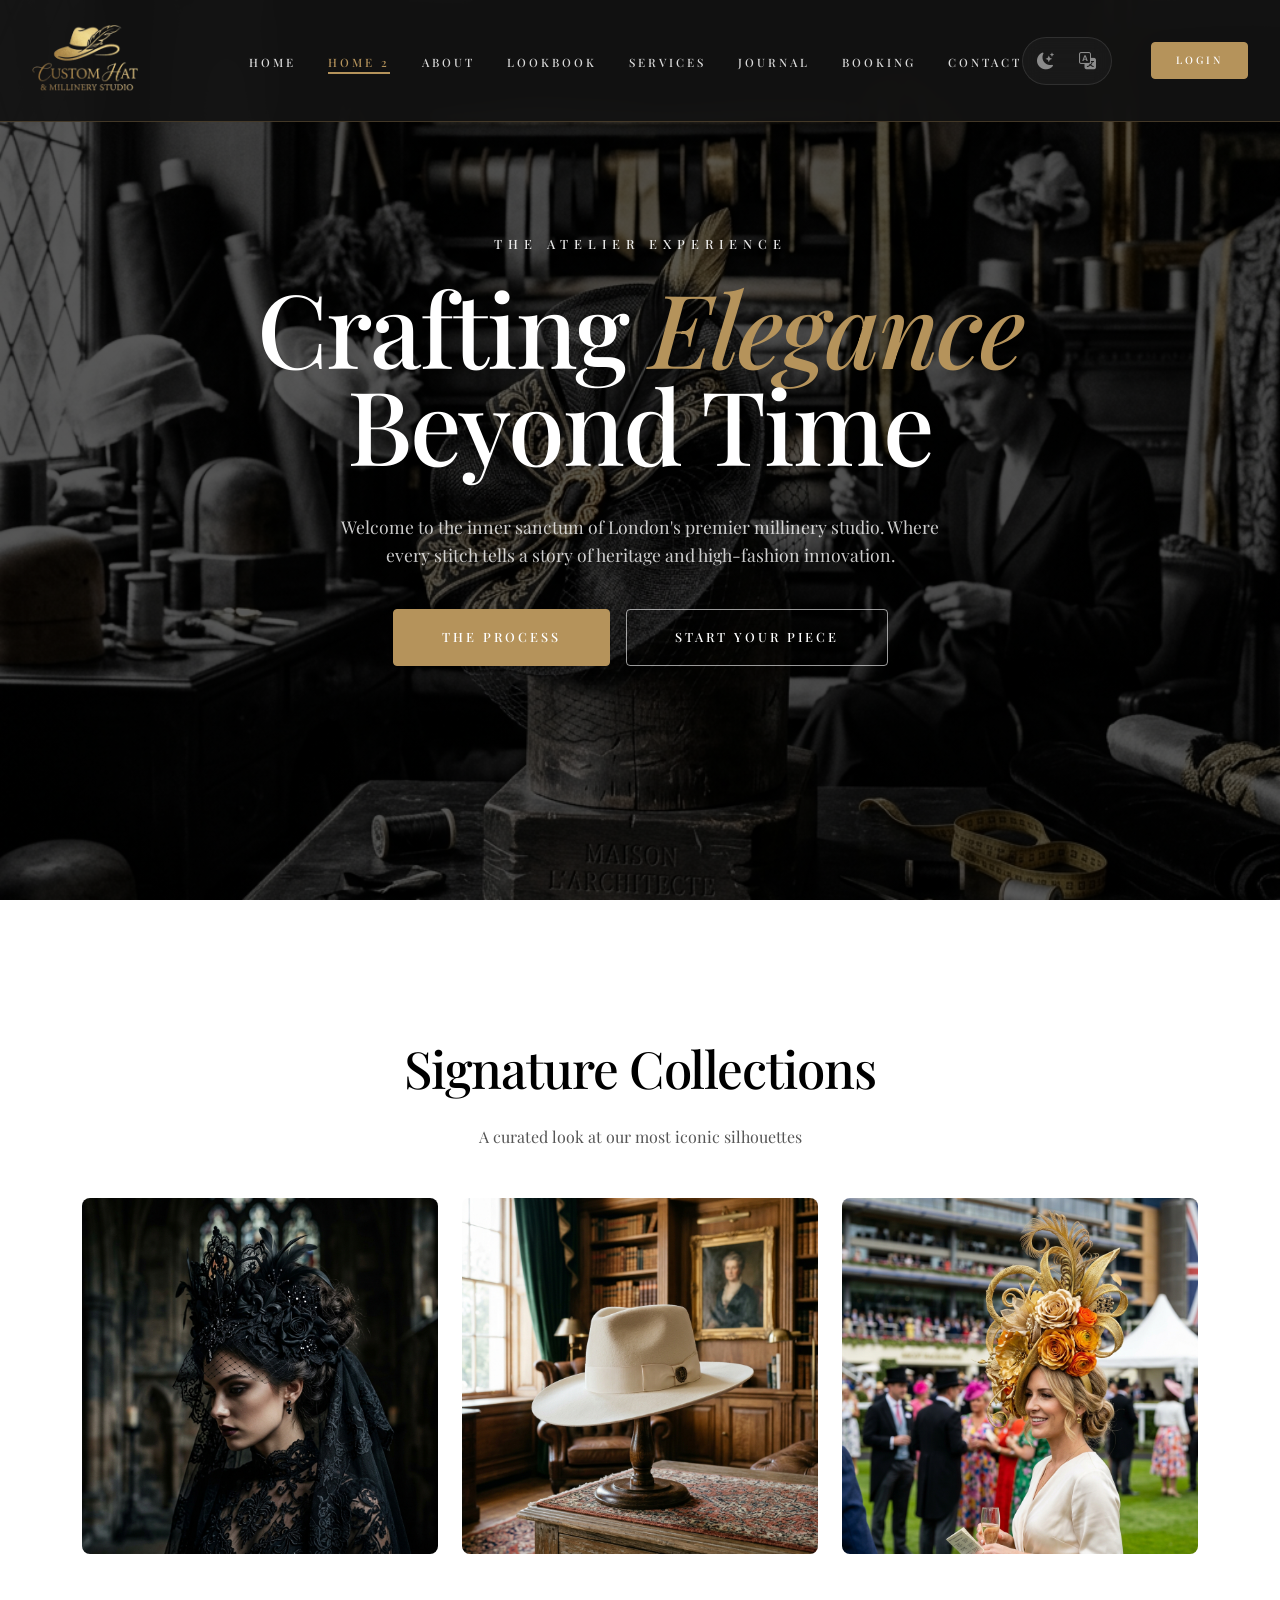
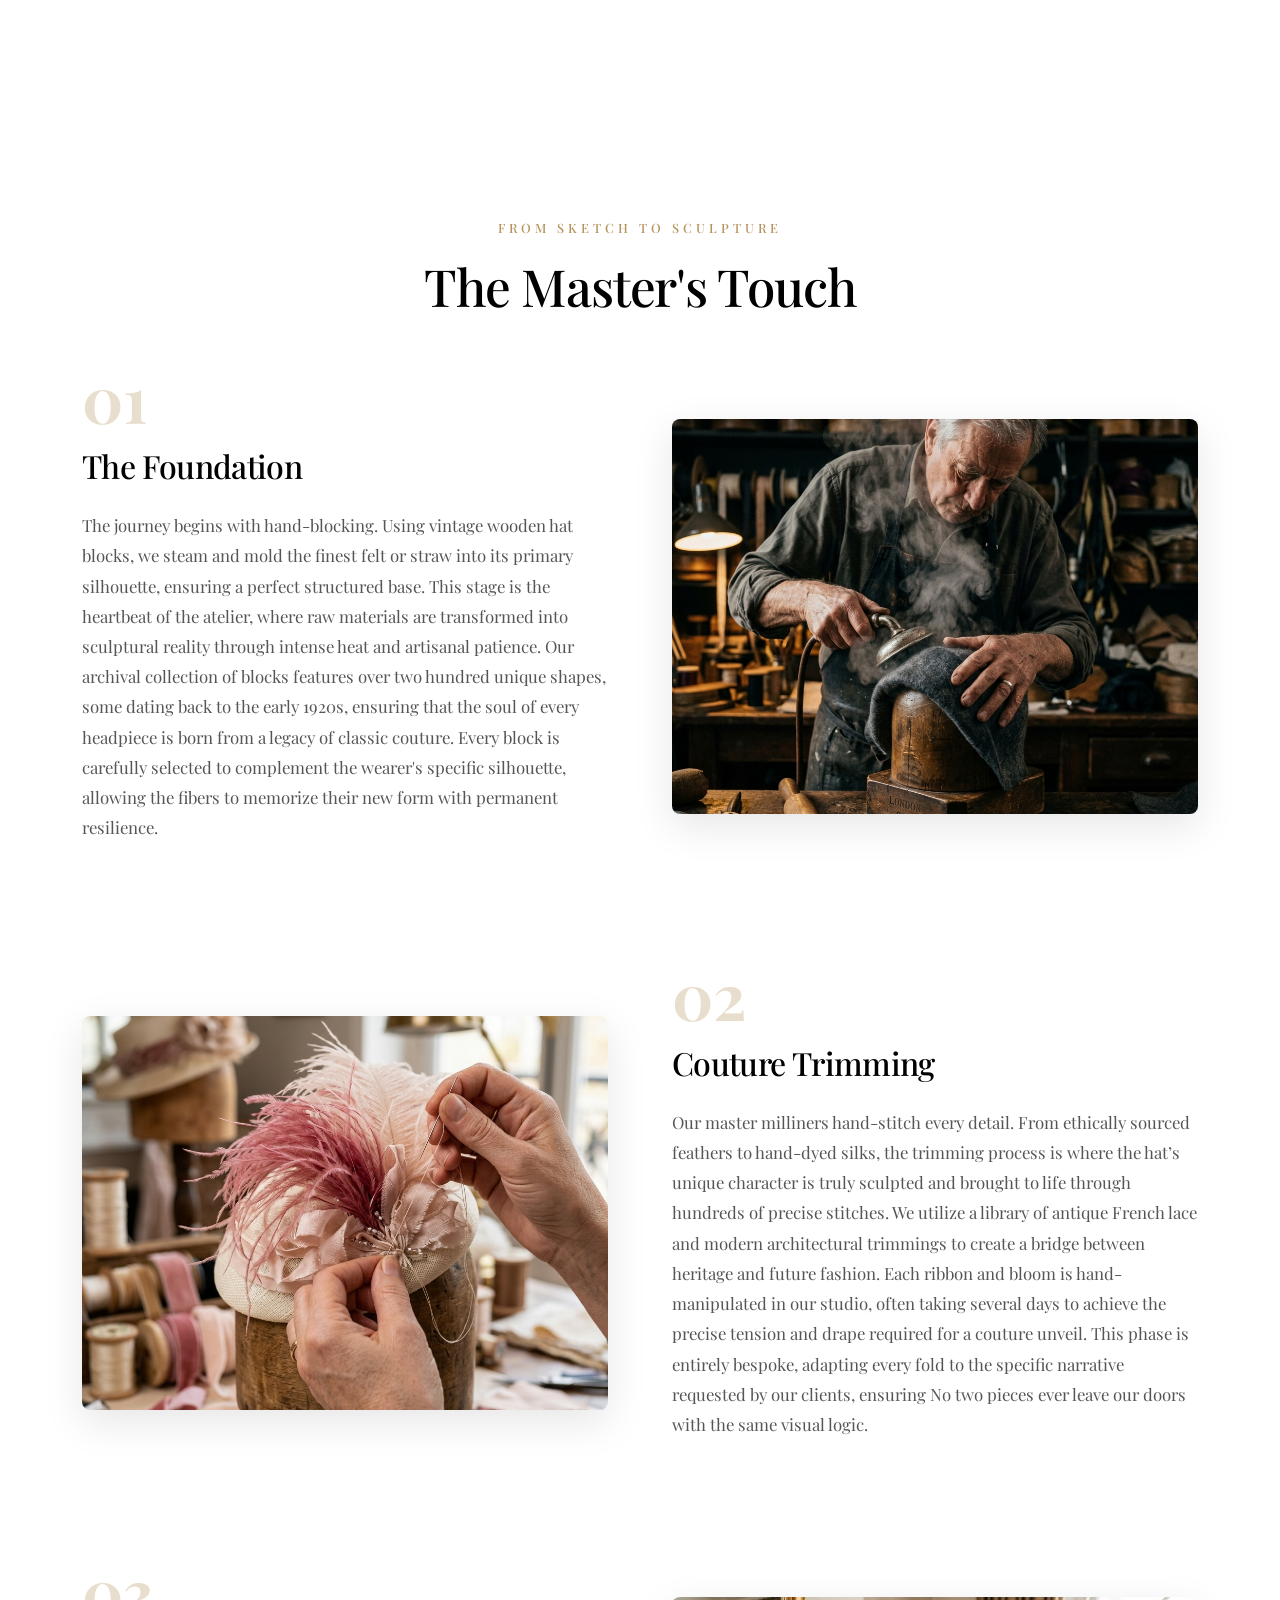
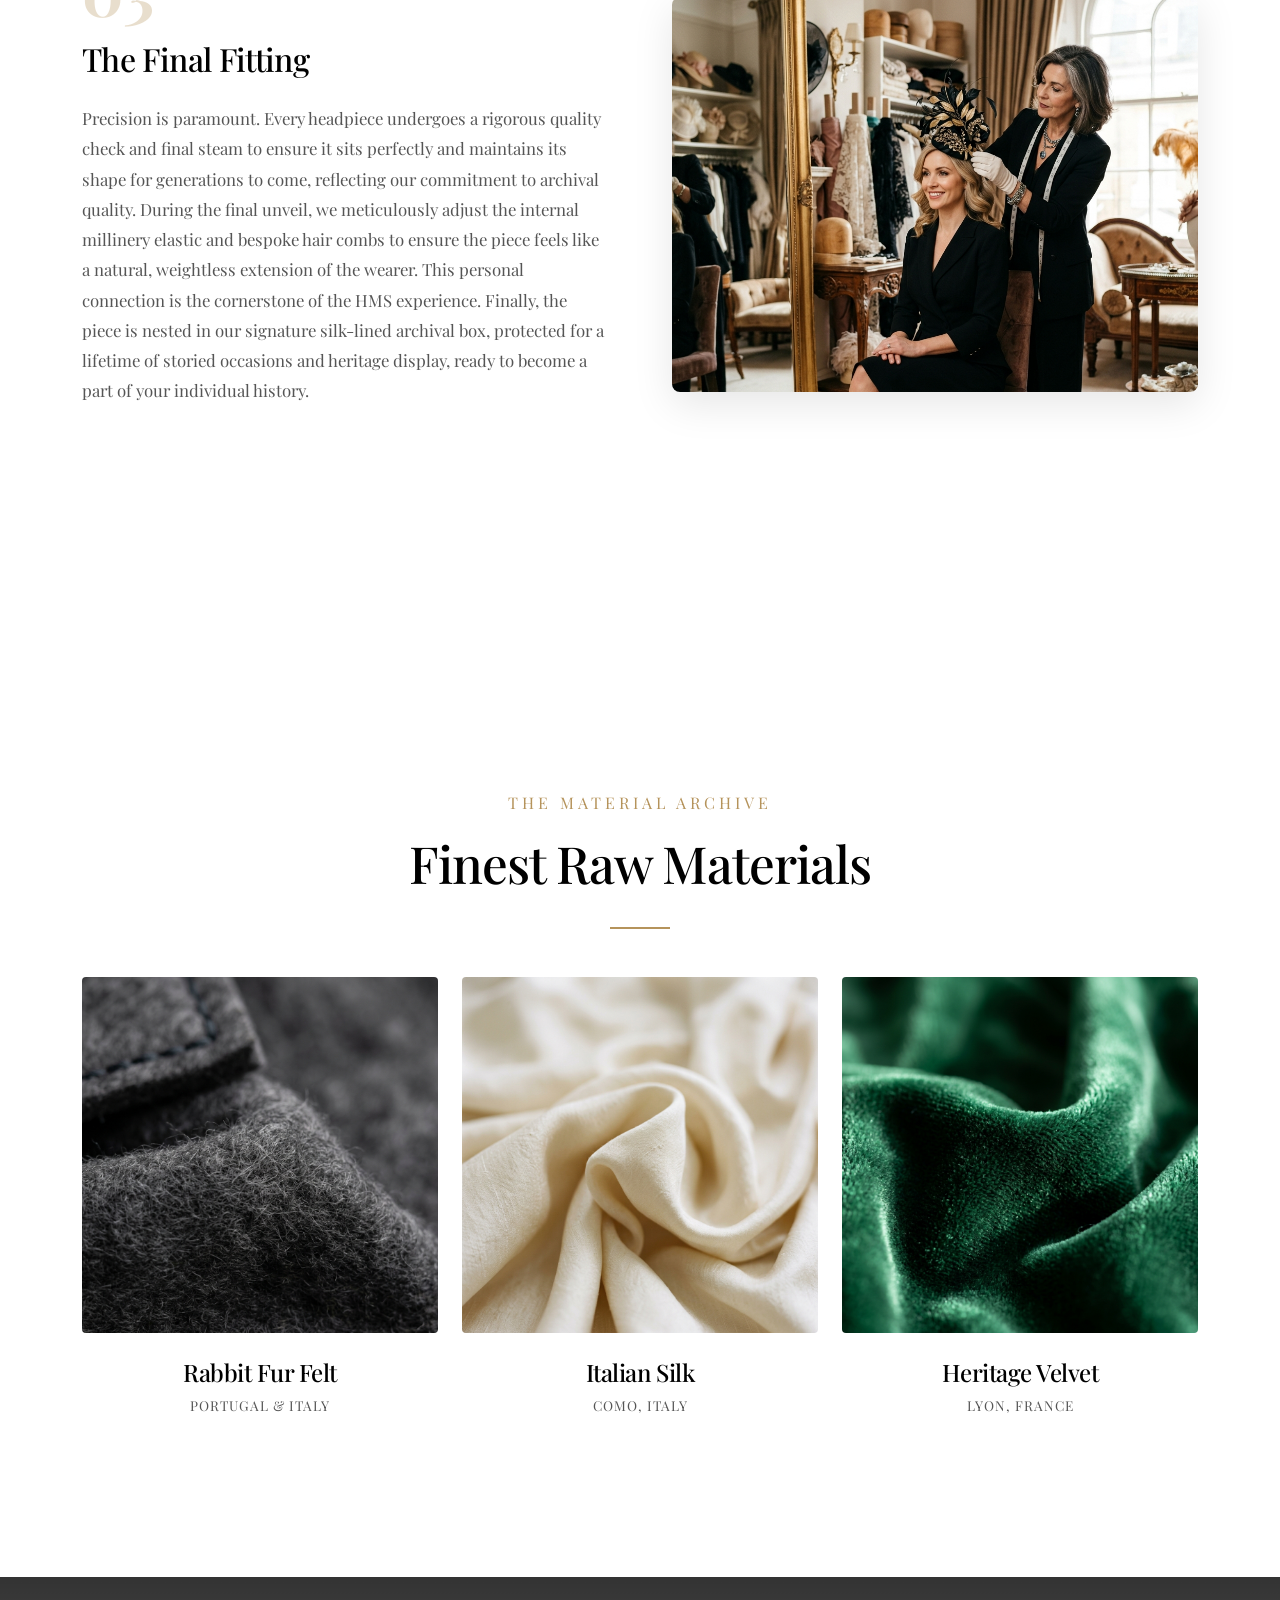
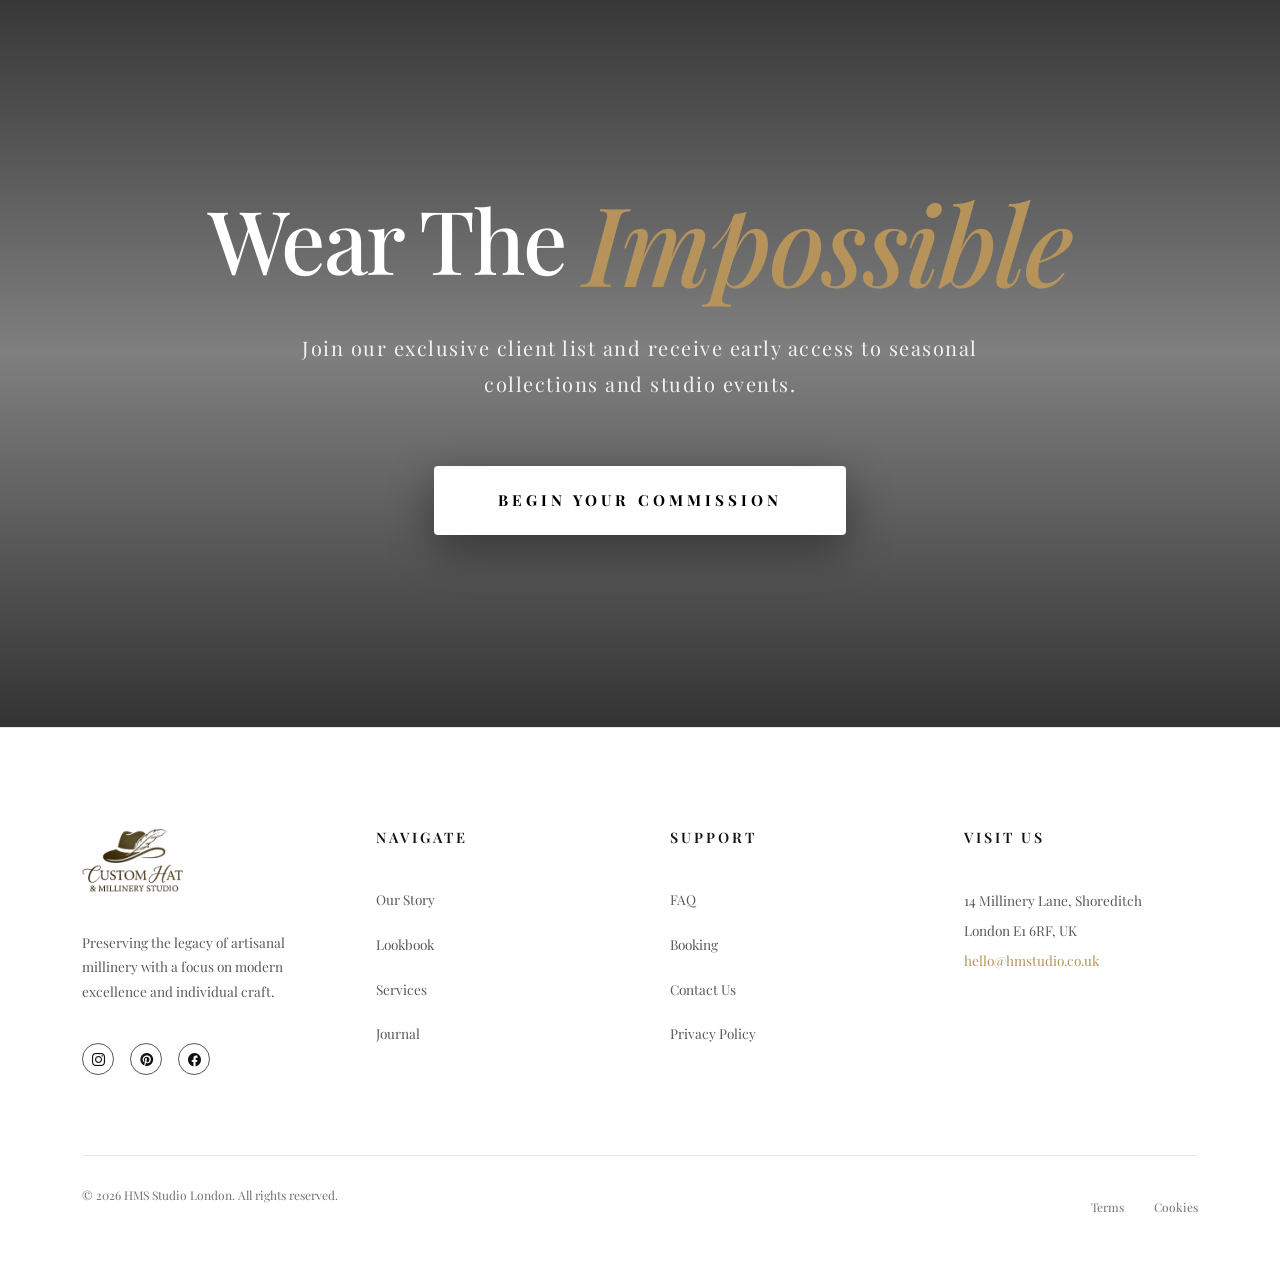
==== commit e60a2f0d: "feat: implement luxury redesign with new CSS styles, auth pages, and site structure updates" ====
--- a/home2.html
+++ b/home2.html
@@ -220,7 +220,9 @@
   <section class="section-pad" style="background: var(--clr-bg-alt);">
     <div class="container">
       <div class="text-center mb-5 reveal">
-        <span style="letter-spacing:4px;text-transform:uppercase;color:var(--clr-accent);margin-bottom:1rem;display:block;">The Material Archive</span>
+        <span
+          style="letter-spacing:4px;text-transform:uppercase;color:var(--clr-accent);margin-bottom:1rem;display:block;">The
+          Material Archive</span>
         <h2 style="font-size:3.2rem;">Finest Raw Materials</h2>
         <div class="divider-gold mx-auto"></div>
       </div>
@@ -229,28 +231,34 @@
         <div class="col-md-4 reveal">
           <div class="archive-card" style="text-align:center;">
             <div style="aspect-ratio:1/1; overflow:hidden; border-radius:var(--radius-sm); margin-bottom:1.5rem;">
-              <img src="assets/images/fabric_felt.png" alt="Premium Rabbit Fur Felt" style="width:100%; height:100%; object-fit:cover; transition:transform 0.6s ease;">
+              <img src="assets/images/fabric_felt.png" alt="Premium Rabbit Fur Felt"
+                style="width:100%; height:100%; object-fit:cover; transition:transform 0.6s ease;">
             </div>
             <h3 style="font-size:1.5rem; margin-bottom:0.5rem;">Rabbit Fur Felt</h3>
-            <p style="font-size:0.85rem; color:var(--clr-text-muted); text-transform:uppercase; letter-spacing:1px;">Portugal & Italy</p>
+            <p style="font-size:0.85rem; color:var(--clr-text-muted); text-transform:uppercase; letter-spacing:1px;">
+              Portugal & Italy</p>
           </div>
         </div>
         <div class="col-md-4 reveal">
           <div class="archive-card" style="text-align:center;">
             <div style="aspect-ratio:1/1; overflow:hidden; border-radius:var(--radius-sm); margin-bottom:1.5rem;">
-              <img src="assets/images/fabric_silk.png" alt="Italian Silk Velvet" style="width:100%; height:100%; object-fit:cover; transition:transform 0.6s ease;">
+              <img src="assets/images/fabric_silk.png" alt="Italian Silk Velvet"
+                style="width:100%; height:100%; object-fit:cover; transition:transform 0.6s ease;">
             </div>
             <h3 style="font-size:1.5rem; margin-bottom:0.5rem;">Italian Silk</h3>
-            <p style="font-size:0.85rem; color:var(--clr-text-muted); text-transform:uppercase; letter-spacing:1px;">Como, Italy</p>
+            <p style="font-size:0.85rem; color:var(--clr-text-muted); text-transform:uppercase; letter-spacing:1px;">
+              Como, Italy</p>
           </div>
         </div>
         <div class="col-md-4 reveal">
           <div class="archive-card" style="text-align:center;">
             <div style="aspect-ratio:1/1; overflow:hidden; border-radius:var(--radius-sm); margin-bottom:1.5rem;">
-              <img src="assets/images/fabric_velvet.png" alt="Ethically Sourced Feathers" style="width:100%; height:100%; object-fit:cover; transition:transform 0.6s ease;">
+              <img src="assets/images/fabric_velvet.png" alt="Ethically Sourced Feathers"
+                style="width:100%; height:100%; object-fit:cover; transition:transform 0.6s ease;">
             </div>
             <h3 style="font-size:1.5rem; margin-bottom:0.5rem;">Heritage Velvet</h3>
-            <p style="font-size:0.85rem; color:var(--clr-text-muted); text-transform:uppercase; letter-spacing:1px;">Lyon, France</p>
+            <p style="font-size:0.85rem; color:var(--clr-text-muted); text-transform:uppercase; letter-spacing:1px;">
+              Lyon, France</p>
           </div>
         </div>
       </div>
--- a/assets/css/style.css
+++ b/assets/css/style.css
@@ -1462,7 +1462,7 @@
   /* Signature HMS Gold */
   font-family: var(--ff-heading) !important;
   font-weight: var(--fw-bold) !important;
-  font-size: 1.8rem !important;
+  font-size: 2rem !important;
   text-transform: uppercase !important;
   letter-spacing: 4px !important;
   display: flex !important;
@@ -1471,11 +1471,15 @@
 }
 
 .studio-logo {
-  height: 44px;
+  height: 68px;
   width: auto;
   border-radius: 4px;
-  transition: transform 0.3s ease;
+  transition: all 0.3s ease;
   background: transparent !important;
+}
+
+[data-theme="light"] .auth-card .studio-logo {
+  filter: brightness(0.4) contrast(1.2);
 }
 
 .navbar-brand:hover .studio-logo {
@@ -1647,11 +1651,16 @@
 }
 
 .footer-brand-logo {
-  height: 40px;
+  height: 65px;
   width: auto;
   object-fit: contain;
   margin-bottom: 2rem;
   display: block;
+  transition: all 0.3s ease;
+}
+
+[data-theme="light"] .footer-brand-logo {
+  filter: brightness(0.4) contrast(1.2);
 }
 
 .footer-tagline {
@@ -1982,7 +1991,7 @@
   }
 
   .studio-logo {
-    height: 28px;
+    height: 42px;
   }
 
   .nav-controls {
